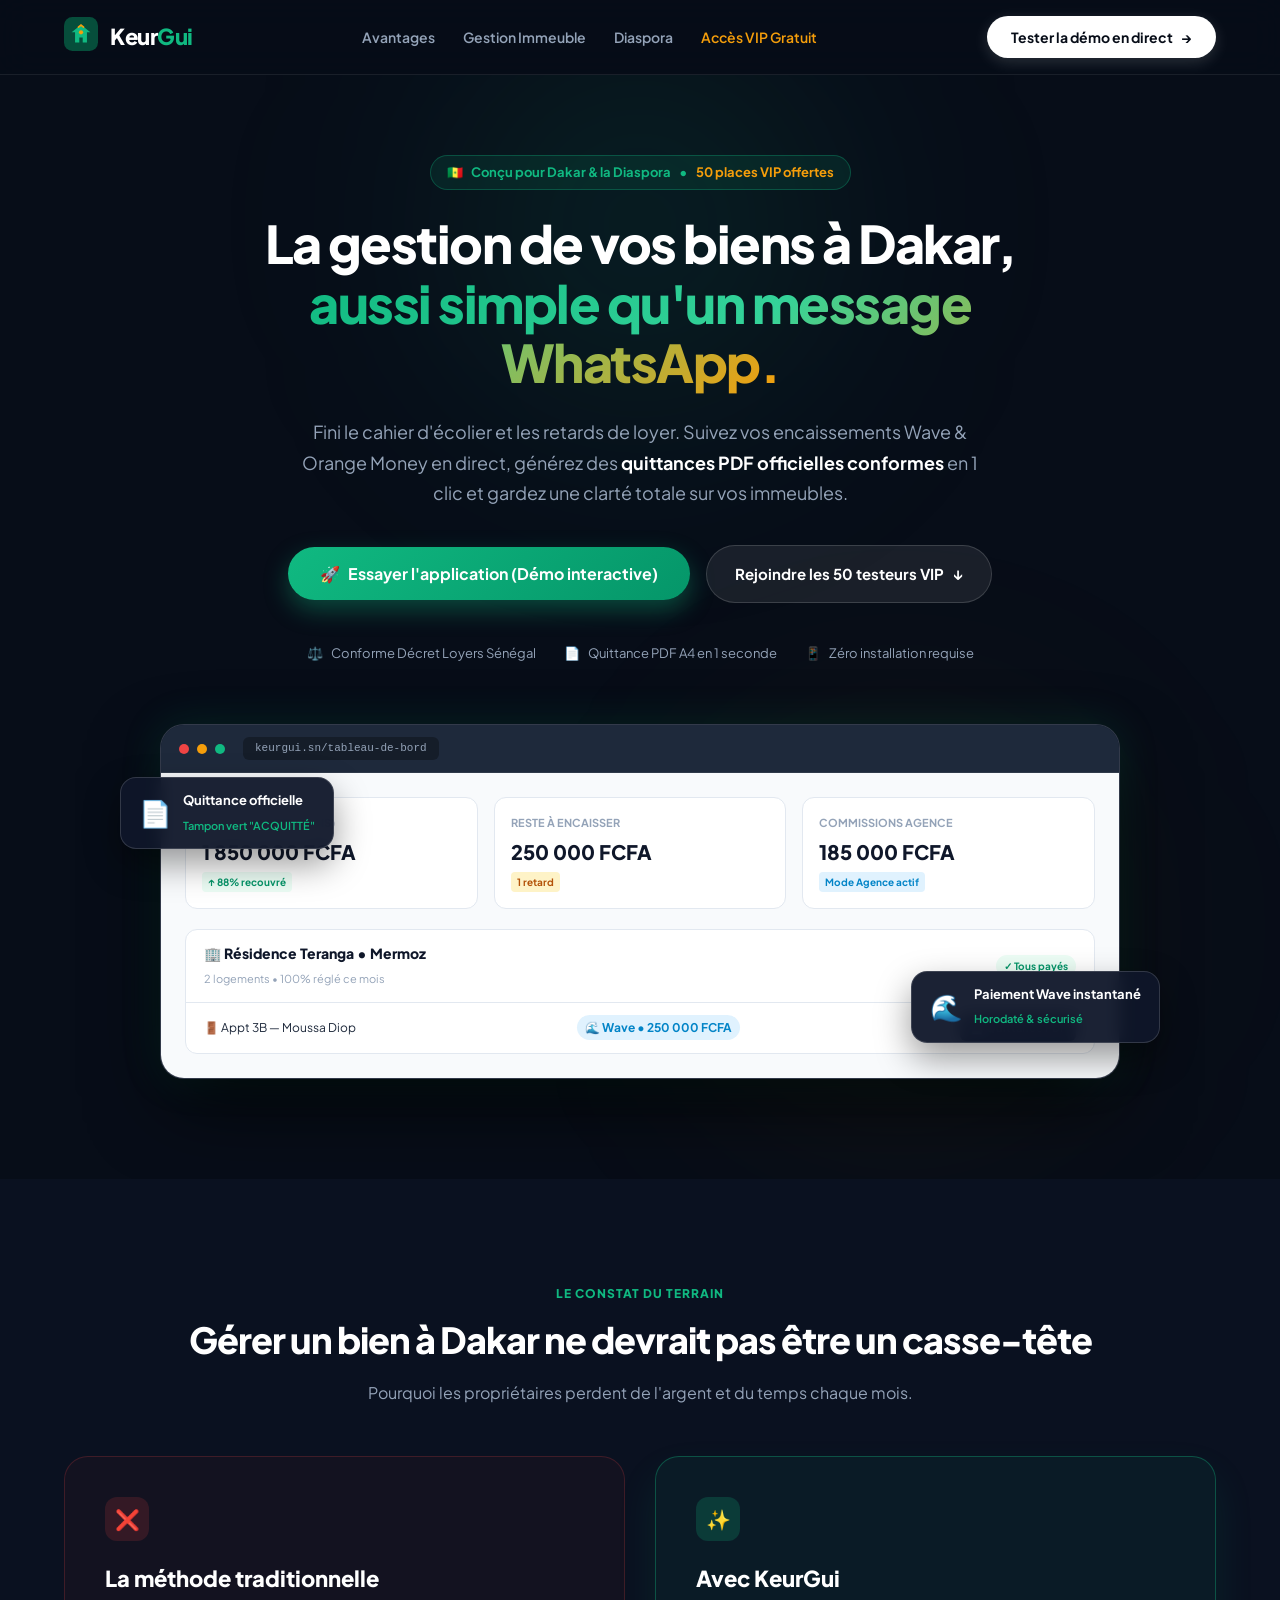
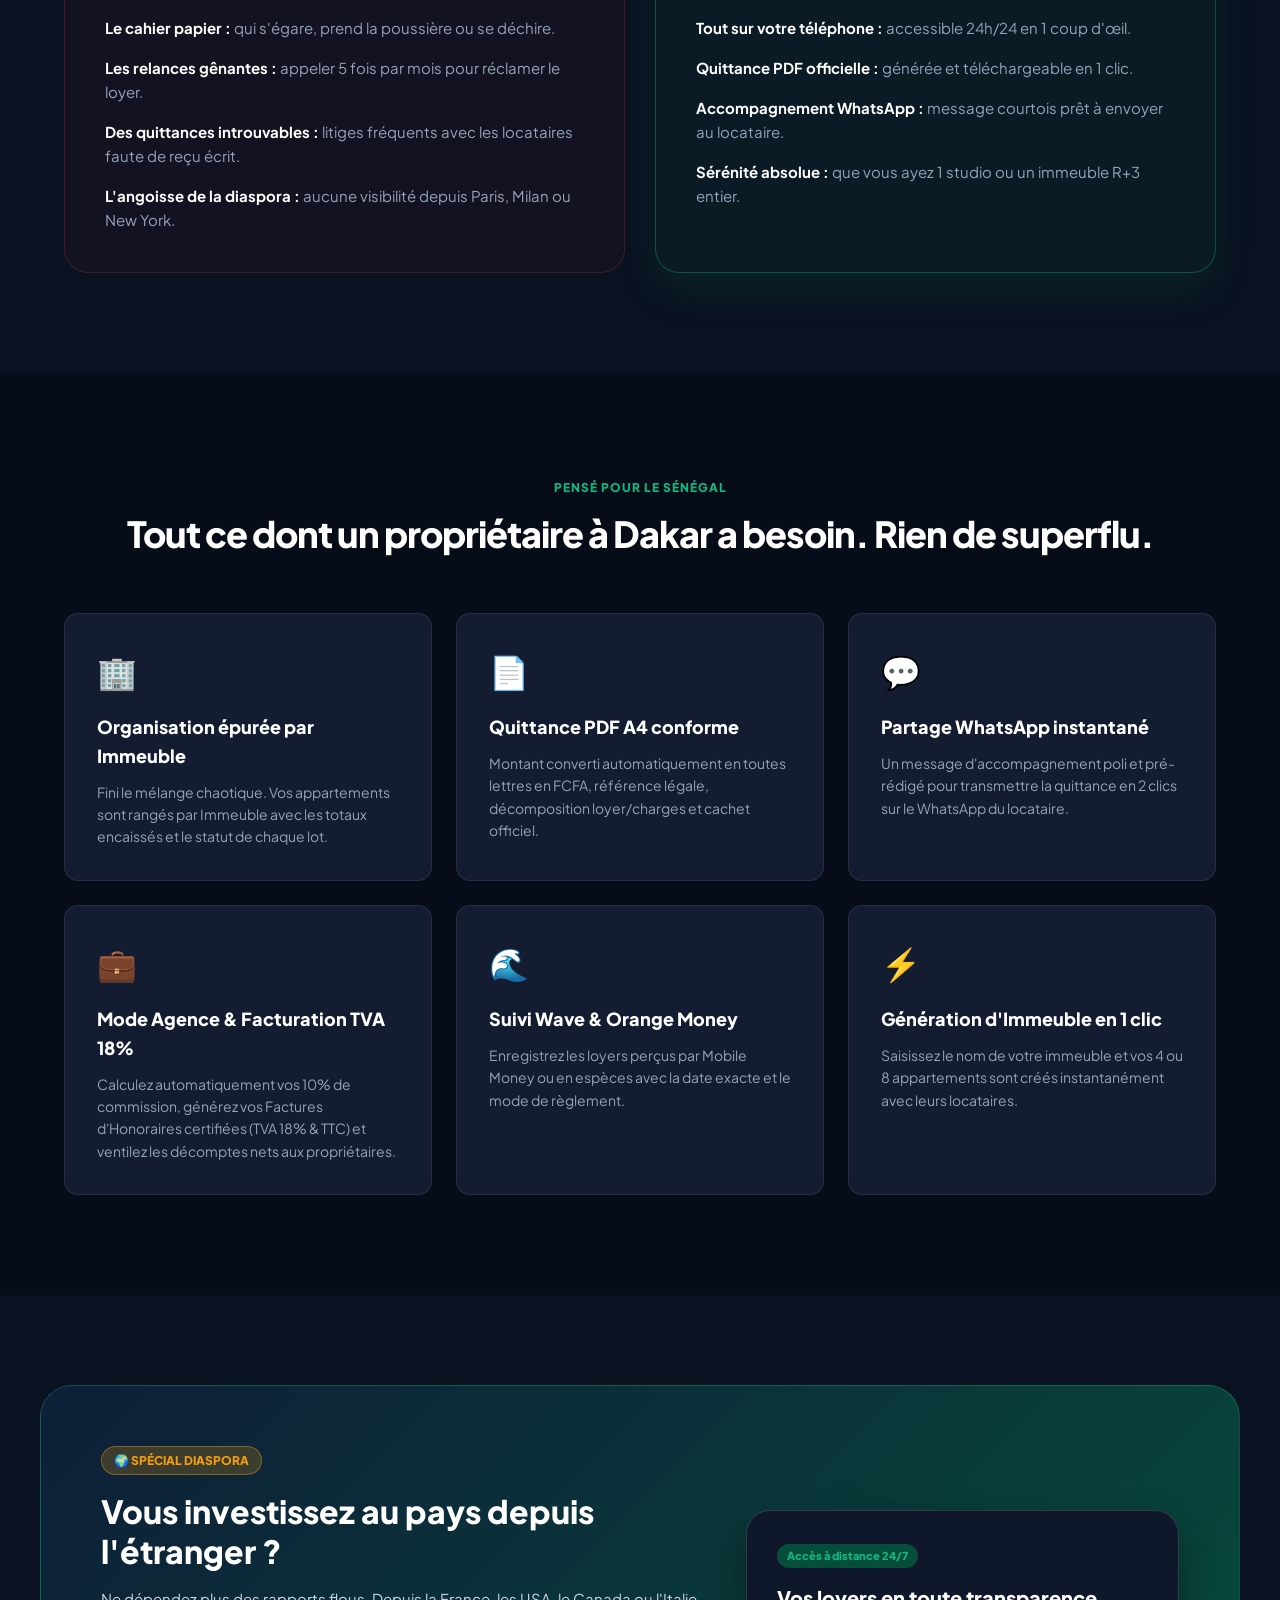
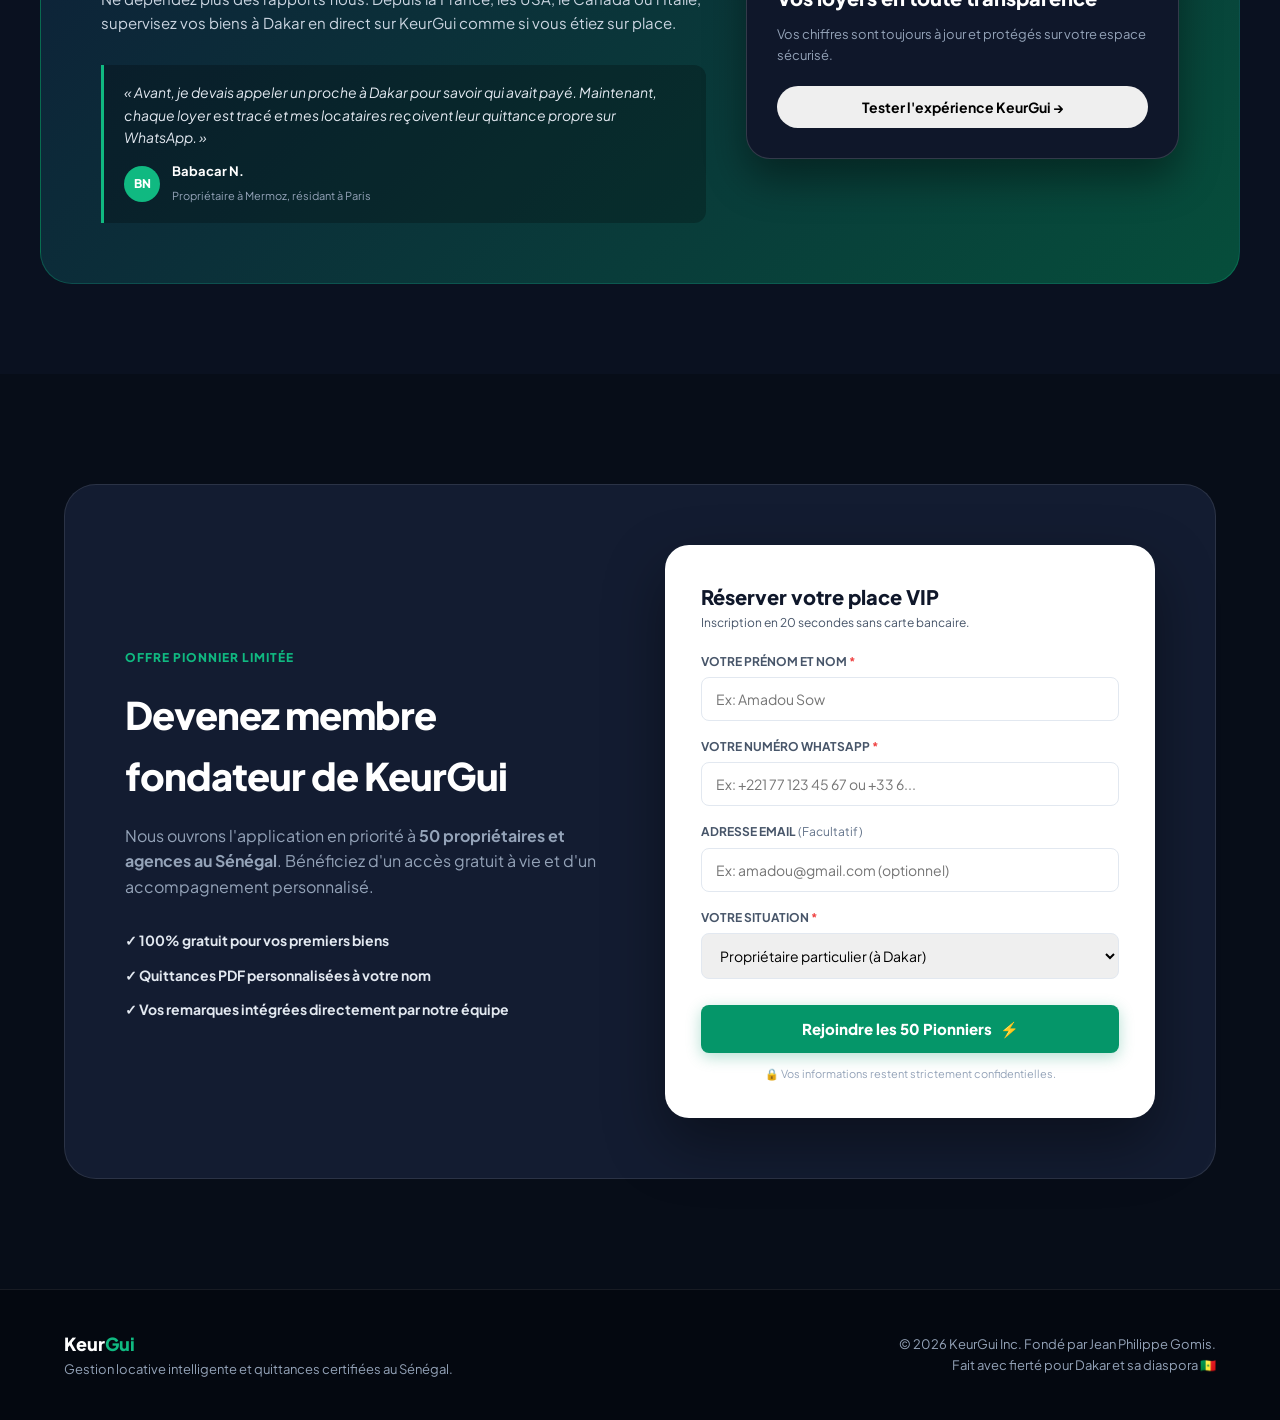
==== index.html @ c7b501b0 "feat: add Agency VAT 18% Commission Invoicing, Commercial Lease VAT support, and owner disbursement " ====
<!DOCTYPE html>
<html lang="fr">
<head>
  <meta charset="UTF-8">
  <meta name="viewport" content="width=device-width, initial-scale=1.0">
  <title>KeurGui — La Gestion Locative Moderne au Sénégal</title>
  <link rel="preconnect" href="https://fonts.googleapis.com">
  <link rel="preconnect" href="https://fonts.gstatic.com" crossorigin>
  <link href="https://fonts.googleapis.com/css2?family=Plus+Jakarta+Sans:wght@400;500;600;700;800;900&display=swap" rel="stylesheet">
  <link rel="stylesheet" href="landing.css">
</head>
<body>

  <!-- Navigation -->
  <nav class="landing-nav">
    <div class="nav-container">
      <div class="brand">
        <div class="brand-logo-icon">
          <svg width="34" height="34" viewBox="0 0 40 40" fill="none">
            <rect width="40" height="40" rx="10" fill="#064E3B"/>
            <path d="M20 9L9 18H13V30H18V24H22V30H27V18H31L20 9Z" fill="#10B981"/>
            <circle cx="20" cy="18" r="2.5" fill="#F59E0B"/>
            <path d="M17 12L20 9.5L23 12" stroke="#F59E0B" stroke-width="2" stroke-linecap="round"/>
          </svg>
        </div>
        <span class="brand-name">Keur<span>Gui</span></span>
      </div>

      <div class="nav-links">
        <a href="#avantages">Avantages</a>
        <a href="#immeubles">Gestion Immeuble</a>
        <a href="#diaspora">Diaspora</a>
        <a href="#vip" class="nav-vip-link">Accès VIP Gratuit</a>
      </div>

      <div class="nav-actions">
        <button onclick="handleDemoAccessRequest()" class="btn btn-nav-cta">
          <span>Tester la démo en direct</span>
          <span class="btn-arrow">→</span>
        </button>
      </div>
    </div>
  </nav>

  <!-- HERO SECTION -->
  <header class="hero-section">
    <div class="hero-glow hero-glow-1"></div>
    <div class="hero-glow hero-glow-2"></div>
    
    <div class="container hero-content">
      <div class="badge-pill">
        <span class="badge-flag">🇸🇳</span>
        <span>Conçu pour Dakar & la Diaspora</span>
        <span class="badge-dot">•</span>
        <span class="badge-vip">50 places VIP offertes</span>
      </div>

      <h1 class="hero-title">
        La gestion de vos biens à Dakar,<br>
        <span class="text-gradient">aussi simple qu'un message WhatsApp.</span>
      </h1>

      <p class="hero-sub">
        Fini le cahier d'écolier et les retards de loyer. Suivez vos encaissements Wave & Orange Money en direct, générez des <strong>quittances PDF officielles conformes</strong> en 1 clic et gardez une clarté totale sur vos immeubles.
      </p>

      <div class="hero-cta-group">
        <button onclick="handleDemoAccessRequest()" class="btn btn-hero-primary">
          <span class="btn-icon">🚀</span>
          <span>Essayer l'application (Démo interactive)</span>
        </button>
        <a href="#vip" class="btn btn-hero-secondary">
          <span>Rejoindre les 50 testeurs VIP</span>
          <span class="btn-arrow">↓</span>
        </a>
      </div>

      <div class="hero-trust-bar">
        <div class="trust-item">
          <span class="trust-icon">⚖️</span>
          <span>Conforme Décret Loyers Sénégal</span>
        </div>
        <div class="trust-item">
          <span class="trust-icon">📄</span>
          <span>Quittance PDF A4 en 1 seconde</span>
        </div>
        <div class="trust-item">
          <span class="trust-icon">📱</span>
          <span>Zéro installation requise</span>
        </div>
      </div>

      <!-- VISUEL HERO : MOCKUP FLOTTANT -->
      <div class="hero-mockup-wrapper">
        <div class="mockup-frame">
          <div class="mockup-header-dots">
            <span class="dot dot-red"></span>
            <span class="dot dot-yellow"></span>
            <span class="dot dot-green"></span>
            <span class="mockup-url">keurgui.sn/tableau-de-bord</span>
          </div>

          <div class="mockup-screen-preview">
            <div class="preview-metric-row">
              <div class="p-card green">
                <small>Total Encaissé (Mois)</small>
                <strong>1 850 000 FCFA</strong>
                <span class="p-tag">↑ 88% recouvré</span>
              </div>
              <div class="p-card orange">
                <small>Reste à Encaisser</small>
                <strong>250 000 FCFA</strong>
                <span class="p-tag-warn">1 retard</span>
              </div>
              <div class="p-card blue">
                <small>Commissions Agence</small>
                <strong>185 000 FCFA</strong>
                <span class="p-tag-info">Mode Agence actif</span>
              </div>
            </div>

            <!-- Exemple de bloc Immeuble épuré -->
            <div class="preview-building-box">
              <div class="p-bld-header">
                <div>
                  <h4>🏢 Résidence Teranga • Mermoz</h4>
                  <small>2 logements • 100% réglé ce mois</small>
                </div>
                <span class="badge-success-pill">✓ Tous payés</span>
              </div>
              <div class="p-unit-row">
                <span>🚪 Appt 3B — Moussa Diop</span>
                <span class="p-badge-wave">🌊 Wave • 250 000 FCFA</span>
                <span class="p-btn-receipt">📄 Quittance PDF</span>
              </div>
            </div>
          </div>
        </div>

        <!-- Badges flottants -->
        <div class="floating-badge badge-receipt">
          <span class="fl-icon">📄</span>
          <div>
            <strong>Quittance officielle</strong>
            <small>Tampon vert "ACQUITTÉ"</small>
          </div>
        </div>

        <div class="floating-badge badge-wave">
          <span class="fl-icon">🌊</span>
          <div>
            <strong>Paiement Wave instantané</strong>
            <small>Horodaté & sécurisé</small>
          </div>
        </div>
      </div>

    </div>
  </header>

  <!-- SECTION COMPARAISON (AVANT vs APRÈS) -->
  <section class="section-comparison" id="avantages">
    <div class="container">
      <div class="section-header text-center">
        <span class="section-tag">LE CONSTAT DU TERRAIN</span>
        <h2>Gérer un bien à Dakar ne devrait pas être un casse-tête</h2>
        <p>Pourquoi les propriétaires perdent de l'argent et du temps chaque mois.</p>
      </div>

      <div class="comparison-grid">
        <div class="comparison-card card-before">
          <div class="card-icon-bad">❌</div>
          <h3>La méthode traditionnelle</h3>
          <ul class="comp-list">
            <li><strong>Le cahier papier :</strong> qui s'égare, prend la poussière ou se déchire.</li>
            <li><strong>Les relances gênantes :</strong> appeler 5 fois par mois pour réclamer le loyer.</li>
            <li><strong>Des quittances introuvables :</strong> litiges fréquents avec les locataires faute de reçu écrit.</li>
            <li><strong>L'angoisse de la diaspora :</strong> aucune visibilité depuis Paris, Milan ou New York.</li>
          </ul>
        </div>

        <div class="comparison-card card-after">
          <div class="card-icon-good">✨</div>
          <h3>Avec KeurGui</h3>
          <ul class="comp-list">
            <li><strong>Tout sur votre téléphone :</strong> accessible 24h/24 en 1 coup d'œil.</li>
            <li><strong>Quittance PDF officielle :</strong> générée et téléchargeable en 1 clic.</li>
            <li><strong>Accompagnement WhatsApp :</strong> message courtois prêt à envoyer au locataire.</li>
            <li><strong>Sérénité absolue :</strong> que vous ayez 1 studio ou un immeuble R+3 entier.</li>
          </ul>
        </div>
      </div>
    </div>
  </section>

  <!-- SECTION FONCTIONNALITÉS CLÉS -->
  <section class="section-features" id="immeubles">
    <div class="container">
      <div class="section-header text-center">
        <span class="section-tag">PENSÉ POUR LE SÉNÉGAL</span>
        <h2>Tout ce dont un propriétaire à Dakar a besoin. Rien de superflu.</h2>
      </div>

      <div class="features-grid">
        <div class="feature-card">
          <div class="feat-icon">🏢</div>
          <h3>Organisation épurée par Immeuble</h3>
          <p>Fini le mélange chaotique. Vos appartements sont rangés par Immeuble avec les totaux encaissés et le statut de chaque lot.</p>
        </div>

        <div class="feature-card">
          <div class="feat-icon">📄</div>
          <h3>Quittance PDF A4 conforme</h3>
          <p>Montant converti automatiquement en toutes lettres en FCFA, référence légale, décomposition loyer/charges et cachet officiel.</p>
        </div>

        <div class="feature-card">
          <div class="feat-icon">💬</div>
          <h3>Partage WhatsApp instantané</h3>
          <p>Un message d'accompagnement poli et pré-rédigé pour transmettre la quittance en 2 clics sur le WhatsApp du locataire.</p>
        </div>

        <div class="feature-card">
          <div class="feat-icon">💼</div>
          <h3>Mode Agence & Facturation TVA 18%</h3>
          <p>Calculez automatiquement vos 10% de commission, générez vos Factures d'Honoraires certifiées (TVA 18% & TTC) et ventilez les décomptes nets aux propriétaires.</p>
        </div>

        <div class="feature-card">
          <div class="feat-icon">🌊</div>
          <h3>Suivi Wave & Orange Money</h3>
          <p>Enregistrez les loyers perçus par Mobile Money ou en espèces avec la date exacte et le mode de règlement.</p>
        </div>

        <div class="feature-card">
          <div class="feat-icon">⚡</div>
          <h3>Génération d'Immeuble en 1 clic</h3>
          <p>Saisissez le nom de votre immeuble et vos 4 ou 8 appartements sont créés instantanément avec leurs locataires.</p>
        </div>
      </div>
    </div>
  </section>

  <!-- SECTION DIASPORA SÉNÉGALAISE -->
  <section class="section-diaspora" id="diaspora">
    <div class="container diaspora-box">
      <div class="diaspora-text">
        <span class="badge-diaspora">🌍 SPÉCIAL DIASPORA</span>
        <h2>Vous investissez au pays depuis l'étranger ?</h2>
        <p>Ne dépendez plus des rapports flous. Depuis la France, les USA, le Canada ou l'Italie, supervisez vos biens à Dakar en direct sur KeurGui comme si vous étiez sur place.</p>
        
        <div class="diaspora-quote">
          <p>« Avant, je devais appeler un proche à Dakar pour savoir qui avait payé. Maintenant, chaque loyer est tracé et mes locataires reçoivent leur quittance propre sur WhatsApp. »</p>
          <div class="quote-author">
            <div class="author-avatar">BN</div>
            <div>
              <strong>Babacar N.</strong>
              <small>Propriétaire à Mermoz, résidant à Paris</small>
            </div>
          </div>
        </div>
      </div>

      <div class="diaspora-card-highlight">
        <div class="diaspora-badge-live">Accès à distance 24/7</div>
        <h3>Vos loyers en toute transparence</h3>
        <p style="color:#94a3b8; font-size: 13px; margin: 10px 0 20px 0;">Vos chiffres sont toujours à jour et protégés sur votre espace sécurisé.</p>
        <button onclick="handleDemoAccessRequest()" class="btn btn-primary" style="width:100%; text-align:center;">
          Tester l'expérience KeurGui →
        </button>
      </div>
    </div>
  </section>

  <!-- FORMULAIRE ACCÈS VIP (50 PREMIERS UTILISATEURS) -->
  <section class="section-vip" id="vip">
    <div class="container">
      <div class="vip-wrapper">
        <div class="vip-intro">
          <span class="section-tag" style="color: #10b981;">OFFRE PIONNIER LIMITÉE</span>
          <h2>Devenez membre fondateur de KeurGui</h2>
          <p>Nous ouvrons l'application en priorité à <strong>50 propriétaires et agences au Sénégal</strong>. Bénéficiez d'un accès gratuit à vie et d'un accompagnement personnalisé.</p>
          
          <div class="vip-perks">
            <div class="perk-item">✓ 100% gratuit pour vos premiers biens</div>
            <div class="perk-item">✓ Quittances PDF personnalisées à votre nom</div>
            <div class="perk-item">✓ Vos remarques intégrées directement par notre équipe</div>
          </div>
        </div>

        <div class="vip-form-box">
          <form id="vipEarlyAccessForm" onsubmit="handleVipSignup(event)">
            <h3>Réserver votre place VIP</h3>
            <p class="form-sub">Inscription en 20 secondes sans carte bancaire.</p>

            <div class="form-field">
              <label>Votre Prénom et Nom <span style="color:#ef4444;">*</span></label>
              <input type="text" id="vipName" placeholder="Ex: Amadou Sow" required>
            </div>

            <div class="form-field">
              <label>Votre Numéro WhatsApp <span style="color:#ef4444;">*</span></label>
              <input type="tel" id="vipPhone" placeholder="Ex: +221 77 123 45 67 ou +33 6..." required>
            </div>

            <div class="form-field">
              <label>Adresse Email <span style="color:#64748b; font-weight:normal; text-transform:none;">(Facultatif)</span></label>
              <input type="email" id="vipEmail" placeholder="Ex: amadou@gmail.com (optionnel)">
            </div>

            <div class="form-field">
              <label>Votre situation <span style="color:#ef4444;">*</span></label>
              <select id="vipRole" required>
                <option value="Propriétaire particulier (à Dakar)">Propriétaire particulier (à Dakar)</option>
                <option value="Propriétaire de la Diaspora (à l'étranger)">Propriétaire de la Diaspora (à l'étranger)</option>
                <option value="Propriétaire d'un immeuble entier">Propriétaire d'un immeuble entier</option>
                <option value="Agence immobilière ou Démarcheur">Agence immobilière ou Démarcheur</option>
              </select>
            </div>

            <button type="submit" id="vipSubmitBtn" class="btn btn-vip-submit">
              <span>Rejoindre les 50 Pionniers</span>
              <span>⚡</span>
            </button>

            <small class="form-privacy">🔒 Vos informations restent strictement confidentielles.</small>
          </form>

          <div id="vipSuccessBox" class="vip-success-box" style="display: none;">
            <div class="success-icon">🎉</div>
            <h3>Bienvenue dans le Club Pionnier !</h3>
            <p>Félicitations <span id="vipSuccessName" style="font-weight:bold; color:#059669;"></span>, votre place VIP a été réservée avec succès !</p>
            <p style="margin-top: 8px; font-size: 13px; color: #64748b;">Jean Philippe et l'équipe KeurGui vous contacteront sous 24h sur WhatsApp pour configurer vos premiers biens.</p>
            <a href="app.html" class="btn btn-primary" style="margin-top: 20px; display:inline-block; padding: 12px 24px;">
              Accéder à la démo maintenant →
            </a>
          </div>
        </div>
      </div>
    </div>
  </section>

  <!-- ============================================== -->
  <!-- MODAL ACCÈS DÉMO RAPIDE ($100M LEADS - CAPTURE 100%) -->
  <!-- ============================================== -->
  <div class="modal-overlay" id="quickAccessModal" style="display: none;" onclick="closeModalOnBackdrop(event)">
    <div class="modal-quick-box">
      <button class="modal-close-btn" onclick="closeQuickAccessModal()" title="Fermer">✕</button>
      <span class="qa-badge">🇸🇳 Accès Démo Immédiat</span>
      <h3>Débloquez votre accès démo à KeurGui ⚡</h3>
      <p class="qa-sub">Rejoignez les 50 propriétaires privilégiés. Entrez votre prénom et votre numéro WhatsApp pour accéder à l'application interactive en direct.</p>

      <form id="modalQuickForm" onsubmit="handleModalSignup(event)">
        <div class="form-field">
          <label>Votre Prénom et Nom <span style="color:#ef4444;">*</span></label>
          <input type="text" id="modalVipName" placeholder="Ex: Amadou Sow" required>
        </div>

        <div class="form-field">
          <label>Votre Numéro WhatsApp <span style="color:#ef4444;">*</span></label>
          <input type="tel" id="modalVipPhone" placeholder="Ex: +221 77 123 45 67 ou +33 6..." required>
        </div>

        <div class="form-field">
          <label>Votre situation <span style="color:#ef4444;">*</span></label>
          <select id="modalVipRole" required>
            <option value="Propriétaire particulier (à Dakar)">Propriétaire particulier (à Dakar)</option>
            <option value="Propriétaire de la Diaspora (à l'étranger)">Propriétaire de la Diaspora (à l'étranger)</option>
            <option value="Propriétaire d'un immeuble entier">Propriétaire d'un immeuble entier</option>
            <option value="Agence immobilière ou Démarcheur">Agence immobilière ou Démarcheur</option>
          </select>
        </div>

        <div class="form-field">
          <label>Adresse Email <span style="color:#64748b; font-weight:normal; text-transform:none;">(Facultatif)</span></label>
          <input type="email" id="modalVipEmail" placeholder="Ex: amadou@gmail.com (optionnel)">
        </div>

        <button type="submit" id="modalSubmitBtn" class="btn btn-vip-submit" style="width: 100%; margin-top: 10px;">
          <span>Accéder à la démo maintenant 🚀</span>
        </button>

        <small class="form-privacy" style="display:block; text-align:center; margin-top:12px; color:#94a3b8; font-size:11px;">
          🔒 100% gratuit • Zéro engagement • Vos coordonnées restent confidentielles
        </small>
      </form>
    </div>
  </div>

  <!-- FOOTER -->
  <footer class="landing-footer">
    <div class="container footer-content">
      <div class="footer-brand">
        <span class="footer-logo">Keur<span>Gui</span></span>
        <p>Gestion locative intelligente et quittances certifiées au Sénégal.</p>
      </div>
      <div class="footer-meta">
        <p>© 2026 KeurGui Inc. Fondé par Jean Philippe Gomis.</p>
        <p>Fait avec fierté pour Dakar et sa diaspora 🇸🇳</p>
      </div>
    </div>
  </footer>

  <script>
    // ⚙️ URL DU SCRIPT GOOGLE SHEETS OFFICIEL DE JEAN PHILIPPE
    const GOOGLE_SHEETS_WEBHOOK_URL = "https://script.google.com/macros/s/AKfycbyq-4fs2XGdsdMSPWRjvwyuut-V8PgZ-_38_titTXmfz6G4jxCDZy6yuCwpWnmYm_IN/exec";

    // Gestion de l'accès à la démo : Si le prospect s'est déjà inscrit, accès direct. Sinon, ouverture du formulaire rapide.
    function handleDemoAccessRequest() {
      const alreadyRegistered = localStorage.getItem('keurgui_lead_registered');
      if (alreadyRegistered === 'true') {
        const savedName = localStorage.getItem('keurgui_lead_name') || '';
        window.location.href = 'app.html?welcome=1&name=' + encodeURIComponent(savedName);
      } else {
        openQuickAccessModal();
      }
    }

    function openQuickAccessModal() {
      const modal = document.getElementById('quickAccessModal');
      if (modal) {
        modal.style.display = 'flex';
        setTimeout(() => {
          const nameInput = document.getElementById('modalVipName');
          if (nameInput) nameInput.focus();
        }, 100);
      }
    }

    function closeQuickAccessModal() {
      const modal = document.getElementById('quickAccessModal');
      if (modal) modal.style.display = 'none';
    }

    function closeModalOnBackdrop(e) {
      if (e.target.id === 'quickAccessModal') {
        closeQuickAccessModal();
      }
    }

    // Soumission du formulaire rapide Modal
    async function handleModalSignup(e) {
      e.preventDefault();
      const submitBtn = document.getElementById('modalSubmitBtn');
      submitBtn.disabled = true;
      submitBtn.innerHTML = '<span>Accès en cours...</span> ⏳';

      const name = document.getElementById('modalVipName').value.trim();
      const phone = document.getElementById('modalVipPhone').value.trim();
      const email = document.getElementById('modalVipEmail').value.trim();
      const role = document.getElementById('modalVipRole').value;
      const dateStr = new Date().toLocaleString('fr-FR', { timeZone: 'Africa/Dakar' });

      const leadData = {
        date: dateStr,
        name: name,
        phone: phone,
        email: email ? email : 'Non renseigné',
        role: role
      };

      // 1. Sauvegarde locale
      localStorage.setItem('keurgui_lead_registered', 'true');
      localStorage.setItem('keurgui_lead_name', name);
      try {
        const vipLeads = JSON.parse(localStorage.getItem('keurgui_vip_leads') || '[]');
        vipLeads.push(leadData);
        localStorage.setItem('keurgui_vip_leads', JSON.stringify(vipLeads));
      } catch (err) {}

      // 2. Envoi silencieux à Google Sheets
      if (GOOGLE_SHEETS_WEBHOOK_URL) {
        try {
          fetch(GOOGLE_SHEETS_WEBHOOK_URL, {
            method: 'POST',
            mode: 'no-cors',
            headers: { 'Content-Type': 'application/json' },
            body: JSON.stringify(leadData)
          });
        } catch (err) {
          console.warn('Envoi Google Sheets différé', err);
        }
      }

      // 3. Redirection instantanée vers l'application démo avec accueil personnalisé !
      setTimeout(() => {
        window.location.href = 'app.html?welcome=1&name=' + encodeURIComponent(name);
      }, 400);
    }

    // Soumission du formulaire bas de page (Pionniers)
    async function handleVipSignup(e) {
      e.preventDefault();
      
      const submitBtn = document.getElementById('vipSubmitBtn');
      submitBtn.disabled = true;
      submitBtn.innerHTML = '<span>Enregistrement sécurisé...</span> ⏳';
      
      const name = document.getElementById('vipName').value.trim();
      const phone = document.getElementById('vipPhone').value.trim();
      const email = document.getElementById('vipEmail').value.trim();
      const role = document.getElementById('vipRole').value;
      const dateStr = new Date().toLocaleString('fr-FR', { timeZone: 'Africa/Dakar' });

      const leadData = {
        date: dateStr,
        name: name,
        phone: phone,
        email: email ? email : 'Non renseigné',
        role: role
      };

      // 1. Sauvegarde locale
      localStorage.setItem('keurgui_lead_registered', 'true');
      localStorage.setItem('keurgui_lead_name', name);
      try {
        const vipLeads = JSON.parse(localStorage.getItem('keurgui_vip_leads') || '[]');
        vipLeads.push(leadData);
        localStorage.setItem('keurgui_vip_leads', JSON.stringify(vipLeads));
      } catch (err) {}

      // 2. Envoi vers Google Sheets
      if (GOOGLE_SHEETS_WEBHOOK_URL) {
        try {
          await fetch(GOOGLE_SHEETS_WEBHOOK_URL, {
            method: 'POST',
            mode: 'no-cors',
            headers: { 'Content-Type': 'application/json' },
            body: JSON.stringify(leadData)
          });
        } catch (error) {}
      }

      // 3. Affichage immédiat du succès avec bouton vers l'app
      document.getElementById('vipEarlyAccessForm').style.display = 'none';
      document.getElementById('vipSuccessName').textContent = name;
      document.getElementById('vipSuccessBox').style.display = 'block';
    }
  </script>

</body>
</html>
---- landing.css ----
/* ===================================================
   KEURGUI — STYLES DE LA LANDING PAGE VIP
   Design : Modern Luxury Proptech (Émeraude, Sombre profond & Or)
   =================================================== */

:root {
  --primary: #10b981;
  --primary-hover: #059669;
  --primary-dark: #064e3b;
  --dark-bg: #070d18;
  --dark-surface: #0f172a;
  --dark-card: #131c31;
  --gray-100: #f1f5f9;
  --gray-200: #e2e8f0;
  --gray-400: #94a3b8;
  --gray-600: #475569;
  --gray-800: #1e293b;
  --gold: #f59e0b;
  --wave-blue: #0284c7;
  --radius-md: 14px;
  --radius-lg: 24px;
  --radius-xl: 32px;
}

* {
  box-sizing: border-box;
  margin: 0;
  padding: 0;
}

body {
  font-family: 'Plus Jakarta Sans', -apple-system, BlinkMacSystemFont, sans-serif;
  background-color: var(--dark-bg);
  color: #ffffff;
  line-height: 1.6;
  -webkit-font-smoothing: antialiased;
  overflow-x: hidden;
}

a {
  text-decoration: none;
  color: inherit;
}

.container {
  max-width: 1200px;
  margin: 0 auto;
  padding: 0 24px;
}

.text-center {
  text-align: center;
}

/* ===================================================
   NAVBAR
   =================================================== */
.landing-nav {
  position: sticky;
  top: 0;
  z-index: 1000;
  background: rgba(7, 13, 24, 0.85);
  backdrop-filter: blur(16px);
  border-bottom: 1px solid rgba(255, 255, 255, 0.08);
  padding: 16px 0;
}

.nav-container {
  max-width: 1200px;
  margin: 0 auto;
  padding: 0 24px;
  display: flex;
  align-items: center;
  justify-content: space-between;
}

.brand {
  display: flex;
  align-items: center;
  gap: 12px;
}

.brand-name {
  font-size: 22px;
  font-weight: 900;
  letter-spacing: -0.5px;
}

.brand-name span {
  color: var(--primary);
}

.nav-links {
  display: flex;
  align-items: center;
  gap: 28px;
}

.nav-links a {
  font-size: 14px;
  font-weight: 600;
  color: var(--gray-400);
  transition: color 0.2s;
}

.nav-links a:hover {
  color: #ffffff;
}

.nav-vip-link {
  color: var(--gold) !important;
}

.btn {
  display: inline-flex;
  align-items: center;
  justify-content: center;
  gap: 8px;
  font-size: 14px;
  font-weight: 700;
  padding: 12px 24px;
  border-radius: 999px;
  border: none;
  cursor: pointer;
  transition: all 0.25s cubic-bezier(0.16, 1, 0.3, 1);
  font-family: inherit;
}

.btn-nav-cta {
  background: #ffffff;
  color: var(--dark-bg);
  box-shadow: 0 4px 15px rgba(255, 255, 255, 0.15);
}

.btn-nav-cta:hover {
  background: var(--gray-100);
  transform: translateY(-2px);
}

/* ===================================================
   HERO SECTION
   =================================================== */
.hero-section {
  position: relative;
  padding: 80px 0 100px 0;
  text-align: center;
  overflow: hidden;
}

.hero-glow {
  position: absolute;
  width: 500px;
  height: 500px;
  border-radius: 50%;
  filter: blur(120px);
  pointer-events: none;
  z-index: 0;
}

.hero-glow-1 {
  background: radial-gradient(circle, rgba(16, 185, 129, 0.2) 0%, transparent 70%);
  top: -100px;
  left: 50%;
  transform: translateX(-50%);
}

.hero-glow-2 {
  background: radial-gradient(circle, rgba(245, 158, 11, 0.12) 0%, transparent 70%);
  bottom: 0;
  right: 10%;
}

.hero-content {
  position: relative;
  z-index: 1;
}

.badge-pill {
  display: inline-flex;
  align-items: center;
  gap: 8px;
  background: rgba(16, 185, 129, 0.1);
  border: 1px solid rgba(16, 185, 129, 0.3);
  padding: 6px 16px;
  border-radius: 999px;
  font-size: 13px;
  font-weight: 700;
  color: var(--primary);
  margin-bottom: 24px;
}

.badge-vip {
  color: var(--gold);
}

.hero-title {
  font-size: 52px;
  font-weight: 900;
  line-height: 1.15;
  letter-spacing: -1.5px;
  max-width: 900px;
  margin: 0 auto 24px auto;
}

.text-gradient {
  background: linear-gradient(135deg, #10b981 0%, #34d399 50%, #f59e0b 100%);
  -webkit-background-clip: text;
  -webkit-text-fill-color: transparent;
}

.hero-sub {
  font-size: 18px;
  color: var(--gray-400);
  max-width: 680px;
  margin: 0 auto 36px auto;
  line-height: 1.7;
}

.hero-sub strong {
  color: #ffffff;
}

.hero-cta-group {
  display: flex;
  align-items: center;
  justify-content: center;
  gap: 16px;
  flex-wrap: wrap;
  margin-bottom: 40px;
}

.btn-hero-primary {
  background: linear-gradient(135deg, #10b981 0%, #059669 100%);
  color: #ffffff;
  font-size: 16px;
  padding: 16px 32px;
  box-shadow: 0 10px 25px rgba(16, 185, 129, 0.35);
}

.btn-hero-primary:hover {
  transform: translateY(-2px);
  box-shadow: 0 14px 30px rgba(16, 185, 129, 0.5);
}

.btn-hero-secondary {
  background: rgba(255, 255, 255, 0.08);
  border: 1px solid rgba(255, 255, 255, 0.15);
  color: #ffffff;
  font-size: 15px;
  padding: 16px 28px;
}

.btn-hero-secondary:hover {
  background: rgba(255, 255, 255, 0.14);
}

.hero-trust-bar {
  display: flex;
  align-items: center;
  justify-content: center;
  gap: 28px;
  flex-wrap: wrap;
  font-size: 13px;
  color: var(--gray-400);
  margin-bottom: 60px;
}

.trust-item {
  display: flex;
  align-items: center;
  gap: 8px;
}

/* ===================================================
   MOCKUP DU TABLEAU DE BORD DANS LE HERO
   =================================================== */
.hero-mockup-wrapper {
  position: relative;
  max-width: 960px;
  margin: 0 auto;
  perspective: 1000px;
}

.mockup-frame {
  background: #0f172a;
  border: 1px solid rgba(255, 255, 255, 0.15);
  border-radius: var(--radius-lg);
  box-shadow: 0 30px 80px -10px rgba(0, 0, 0, 0.8), 0 0 40px rgba(16, 185, 129, 0.15);
  overflow: hidden;
  text-align: left;
}

.mockup-header-dots {
  background: #1e293b;
  padding: 12px 18px;
  display: flex;
  align-items: center;
  gap: 8px;
  border-bottom: 1px solid rgba(255, 255, 255, 0.08);
}

.dot {
  width: 10px;
  height: 10px;
  border-radius: 50%;
}
.dot-red { background: #ef4444; }
.dot-yellow { background: #f59e0b; }
.dot-green { background: #10b981; }

.mockup-url {
  font-size: 11px;
  color: var(--gray-400);
  margin-left: 10px;
  background: rgba(0, 0, 0, 0.3);
  padding: 3px 12px;
  border-radius: 6px;
  font-family: monospace;
}

.mockup-screen-preview {
  padding: 24px;
  background: #f8fafc;
  color: var(--gray-800);
}

.preview-metric-row {
  display: grid;
  grid-template-columns: repeat(3, 1fr);
  gap: 16px;
  margin-bottom: 20px;
}

.p-card {
  background: #ffffff;
  padding: 16px;
  border-radius: 12px;
  border: 1px solid var(--gray-200);
  display: flex;
  flex-direction: column;
}

.p-card small {
  font-size: 11px;
  color: var(--gray-400);
  font-weight: 700;
  text-transform: uppercase;
}

.p-card strong {
  font-size: 20px;
  font-weight: 800;
  color: var(--dark-surface);
  margin: 4px 0;
}

.p-tag {
  font-size: 10px;
  font-weight: 700;
  color: #059669;
  background: #ecfdf5;
  padding: 2px 6px;
  border-radius: 4px;
  align-self: flex-start;
}

.p-tag-warn {
  font-size: 10px;
  font-weight: 700;
  color: #b45309;
  background: #fef3c7;
  padding: 2px 6px;
  border-radius: 4px;
  align-self: flex-start;
}

.p-tag-info {
  font-size: 10px;
  font-weight: 700;
  color: #0284c7;
  background: #e0f2fe;
  padding: 2px 6px;
  border-radius: 4px;
  align-self: flex-start;
}

.preview-building-box {
  background: #ffffff;
  border-radius: 12px;
  border: 1px solid var(--gray-200);
  overflow: hidden;
}

.p-bld-header {
  padding: 12px 18px;
  border-bottom: 1px solid var(--gray-200);
  display: flex;
  align-items: center;
  justify-content: space-between;
}

.p-bld-header h4 {
  font-size: 14px;
  font-weight: 800;
  color: var(--dark-surface);
}

.p-bld-header small {
  font-size: 11px;
  color: var(--gray-400);
}

.badge-success-pill {
  font-size: 10px;
  font-weight: 700;
  background: #ecfdf5;
  color: #059669;
  padding: 3px 8px;
  border-radius: 999px;
}

.p-unit-row {
  padding: 12px 18px;
  display: flex;
  align-items: center;
  justify-content: space-between;
  font-size: 12px;
}

.p-badge-wave {
  background: #e0f2fe;
  color: #0284c7;
  padding: 3px 8px;
  border-radius: 999px;
  font-weight: 700;
}

.p-btn-receipt {
  background: var(--dark-surface);
  color: white;
  padding: 4px 10px;
  border-radius: 6px;
  font-size: 11px;
  font-weight: 700;
}

/* Badges Flottants */
.floating-badge {
  position: absolute;
  background: rgba(15, 23, 42, 0.95);
  backdrop-filter: blur(8px);
  border: 1px solid rgba(255, 255, 255, 0.15);
  border-radius: 16px;
  padding: 12px 18px;
  display: flex;
  align-items: center;
  gap: 12px;
  box-shadow: 0 15px 35px rgba(0, 0, 0, 0.4);
  text-align: left;
  animation: float 4s ease-in-out infinite alternate;
}

.badge-receipt {
  top: 15%;
  left: -40px;
}

.badge-wave {
  bottom: 10%;
  right: -40px;
  animation-delay: 2s;
}

.fl-icon {
  font-size: 26px;
}

.floating-badge strong {
  display: block;
  font-size: 13px;
  color: #ffffff;
}

.floating-badge small {
  font-size: 11px;
  color: var(--primary);
  font-weight: 600;
}

@keyframes float {
  0% { transform: translateY(0); }
  100% { transform: translateY(-10px); }
}

/* ===================================================
   SECTION COMPARAISON (AVANT VS APRÈS)
   =================================================== */
.section-comparison {
  padding: 100px 0;
  background: #0a1120;
}

.section-tag {
  font-size: 12px;
  font-weight: 800;
  color: var(--primary);
  letter-spacing: 1px;
  text-transform: uppercase;
  display: inline-block;
  margin-bottom: 8px;
}

.section-header h2 {
  font-size: 36px;
  font-weight: 800;
  letter-spacing: -1px;
  margin-bottom: 12px;
}

.section-header p {
  color: var(--gray-400);
  font-size: 16px;
  max-width: 600px;
  margin: 0 auto 50px auto;
}

.comparison-grid {
  display: grid;
  grid-template-columns: 1fr 1fr;
  gap: 30px;
}

.comparison-card {
  padding: 40px;
  border-radius: var(--radius-lg);
  position: relative;
}

.card-before {
  background: rgba(239, 68, 68, 0.04);
  border: 1px solid rgba(239, 68, 68, 0.2);
}

.card-after {
  background: rgba(16, 185, 129, 0.06);
  border: 1px solid rgba(16, 185, 129, 0.35);
  box-shadow: 0 20px 40px rgba(16, 185, 129, 0.1);
}

.card-icon-bad {
  width: 44px;
  height: 44px;
  background: rgba(239, 68, 68, 0.15);
  border-radius: 12px;
  display: flex;
  align-items: center;
  justify-content: center;
  font-size: 20px;
  margin-bottom: 20px;
}

.card-icon-good {
  width: 44px;
  height: 44px;
  background: rgba(16, 185, 129, 0.2);
  border-radius: 12px;
  display: flex;
  align-items: center;
  justify-content: center;
  font-size: 20px;
  margin-bottom: 20px;
}

.comparison-card h3 {
  font-size: 22px;
  font-weight: 800;
  margin-bottom: 20px;
}

.comp-list {
  list-style: none;
  display: flex;
  flex-direction: column;
  gap: 16px;
}

.comp-list li {
  font-size: 15px;
  color: var(--gray-400);
}

.comp-list li strong {
  color: #ffffff;
}

/* ===================================================
   SECTION FONCTIONNALITÉS
   =================================================== */
.section-features {
  padding: 100px 0;
  background: var(--dark-bg);
}

.features-grid {
  display: grid;
  grid-template-columns: repeat(auto-fit, minmax(320px, 1fr));
  gap: 24px;
  margin-top: 50px;
}

.feature-card {
  background: var(--dark-card);
  padding: 32px;
  border-radius: var(--radius-md);
  border: 1px solid rgba(255, 255, 255, 0.08);
  transition: transform 0.2s, border-color 0.2s;
}

.feature-card:hover {
  transform: translateY(-3px);
  border-color: rgba(16, 185, 129, 0.3);
}

.feat-icon {
  font-size: 32px;
  margin-bottom: 16px;
}

.feature-card h3 {
  font-size: 18px;
  font-weight: 800;
  margin-bottom: 10px;
  color: #ffffff;
}

.feature-card p {
  font-size: 14px;
  color: var(--gray-400);
  line-height: 1.6;
}

/* ===================================================
   SECTION DIASPORA
   =================================================== */
.section-diaspora {
  padding: 90px 0;
  background: #0a1120;
}

.diaspora-box {
  background: linear-gradient(135deg, #0e1e38 0%, #064e3b 100%);
  border: 1px solid rgba(16, 185, 129, 0.3);
  border-radius: var(--radius-xl);
  padding: 60px;
  display: grid;
  grid-template-columns: 1.4fr 1fr;
  gap: 40px;
  align-items: center;
}

.badge-diaspora {
  display: inline-block;
  background: rgba(245, 158, 11, 0.2);
  color: var(--gold);
  border: 1px solid rgba(245, 158, 11, 0.4);
  padding: 4px 12px;
  border-radius: 999px;
  font-size: 12px;
  font-weight: 800;
  margin-bottom: 16px;
}

.diaspora-text h2 {
  font-size: 32px;
  font-weight: 800;
  line-height: 1.25;
  margin-bottom: 16px;
}

.diaspora-text p {
  color: #cbd5e1;
  font-size: 15px;
  line-height: 1.6;
}

.diaspora-quote {
  margin-top: 30px;
  background: rgba(0, 0, 0, 0.25);
  border-left: 3px solid var(--primary);
  padding: 16px 20px;
  border-radius: 0 12px 12px 0;
}

.diaspora-quote p {
  font-style: italic;
  font-size: 14px;
  color: #e2e8f0;
}

.quote-author {
  display: flex;
  align-items: center;
  gap: 12px;
  margin-top: 12px;
}

.author-avatar {
  width: 36px;
  height: 36px;
  background: var(--primary);
  color: white;
  border-radius: 50%;
  display: flex;
  align-items: center;
  justify-content: center;
  font-weight: 800;
  font-size: 12px;
}

.quote-author strong {
  display: block;
  font-size: 13px;
}

.quote-author small {
  font-size: 11px;
  color: var(--gray-400);
}

.diaspora-card-highlight {
  background: #0f172a;
  border: 1px solid rgba(255, 255, 255, 0.15);
  padding: 30px;
  border-radius: var(--radius-lg);
  box-shadow: 0 20px 40px rgba(0, 0, 0, 0.4);
}

.diaspora-badge-live {
  display: inline-block;
  background: #064e3b;
  color: #10b981;
  font-size: 11px;
  font-weight: 800;
  padding: 3px 10px;
  border-radius: 999px;
  margin-bottom: 14px;
}

.diaspora-card-highlight h3 {
  font-size: 20px;
  font-weight: 800;
}

/* ===================================================
   SECTION VIP FORM (50 PIONNIERS)
   =================================================== */
.section-vip {
  padding: 110px 0;
  background: var(--dark-bg);
}

.vip-wrapper {
  background: var(--dark-card);
  border: 1px solid rgba(255, 255, 255, 0.1);
  border-radius: var(--radius-xl);
  padding: 60px;
  display: grid;
  grid-template-columns: 1fr 1fr;
  gap: 50px;
  align-items: center;
}

.vip-intro h2 {
  font-size: 38px;
  font-weight: 900;
  letter-spacing: -1px;
  margin-top: 10px;
  margin-bottom: 16px;
}

.vip-intro p {
  color: var(--gray-400);
  font-size: 16px;
  line-height: 1.6;
}

.vip-perks {
  margin-top: 30px;
  display: flex;
  flex-direction: column;
  gap: 12px;
}

.perk-item {
  font-size: 14px;
  font-weight: 700;
  color: #e2e8f0;
  display: flex;
  align-items: center;
  gap: 10px;
}

/* Le formulaire */
.vip-form-box {
  background: #ffffff;
  color: var(--gray-800);
  padding: 36px;
  border-radius: var(--radius-lg);
  box-shadow: 0 25px 60px rgba(0, 0, 0, 0.4);
}

.vip-form-box h3 {
  font-size: 20px;
  font-weight: 800;
  color: var(--dark-surface);
}

.form-sub {
  font-size: 12px;
  color: var(--gray-600);
  margin-bottom: 20px;
}

.form-field {
  margin-bottom: 16px;
}

.form-field label {
  display: block;
  font-size: 12px;
  font-weight: 700;
  color: var(--gray-600);
  margin-bottom: 6px;
  text-transform: uppercase;
}

.form-field input, .form-field select {
  width: 100%;
  padding: 12px 14px;
  font-size: 14px;
  font-family: inherit;
  border: 1px solid var(--gray-200);
  border-radius: 8px;
  outline: none;
}

.form-field input:focus, .form-field select:focus {
  border-color: var(--primary);
}

.btn-vip-submit {
  width: 100%;
  background: #059669;
  color: #ffffff;
  font-size: 15px;
  font-weight: 800;
  padding: 14px;
  border-radius: 8px;
  margin-top: 10px;
  box-shadow: 0 4px 15px rgba(5, 150, 105, 0.3);
}

.btn-vip-submit:hover {
  background: #047857;
}

.form-privacy {
  display: block;
  text-align: center;
  font-size: 11px;
  color: var(--gray-400);
  margin-top: 12px;
}

.vip-success-box {
  text-align: center;
  padding: 20px 0;
}

.success-icon {
  font-size: 48px;
  margin-bottom: 12px;
}

.vip-success-box h3 {
  color: #059669;
  font-size: 22px;
  font-weight: 800;
  margin-bottom: 8px;
}

.vip-success-box p {
  font-size: 14px;
  color: var(--gray-600);
  line-height: 1.6;
}

/* ===================================================
   FOOTER
   =================================================== */
.landing-footer {
  background: #040810;
  border-top: 1px solid rgba(255, 255, 255, 0.08);
  padding: 40px 0;
  color: var(--gray-400);
  font-size: 13px;
}

.footer-content {
  display: flex;
  align-items: center;
  justify-content: space-between;
  flex-wrap: wrap;
  gap: 20px;
}

.footer-logo {
  font-size: 18px;
  font-weight: 800;
  color: #ffffff;
}

.footer-logo span {
  color: var(--primary);
}

.footer-meta {
  text-align: right;
}

/* ===================================================
   RESPONSIVE MOBILE HAUT DE GAMME (iPhone & Android)
   =================================================== */
@media (max-width: 900px) {
  .nav-container {
    padding: 0 16px;
  }

  .nav-links {
    display: none;
  }

  .btn-nav-cta {
    padding: 8px 14px;
    font-size: 12px;
  }

  .hero-section {
    padding: 40px 0 60px 0;
  }

  .hero-content {
    padding: 0 16px;
  }

  .badge-pill {
    font-size: 11px;
    padding: 6px 12px;
    flex-wrap: wrap;
    justify-content: center;
    gap: 6px;
  }

  .hero-title {
    font-size: clamp(27px, 7vw, 38px);
    line-height: 1.25;
    margin-top: 16px;
    margin-bottom: 16px;
  }

  .hero-sub {
    font-size: 15px;
    line-height: 1.6;
    margin-bottom: 24px;
  }

  .hero-cta-group {
    flex-direction: column;
    width: 100%;
    gap: 12px;
  }

  .btn-hero-primary,
  .btn-hero-secondary {
    width: 100%;
    justify-content: center;
    padding: 15px 20px;
    font-size: 14px;
    border-radius: 12px;
  }

  .hero-trust-bar {
    flex-direction: column;
    align-items: center;
    gap: 10px;
    margin-top: 24px;
  }

  .trust-item {
    font-size: 12px;
  }

  .hero-mockup-wrapper {
    margin-top: 36px;
  }

  .mockup-frame {
    border-radius: 16px;
    box-shadow: 0 15px 40px rgba(0, 0, 0, 0.4);
  }

  .mockup-header-dots {
    padding: 10px 14px;
  }

  .mockup-url {
    font-size: 11px;
  }

  .mockup-screen-preview {
    padding: 14px;
  }

  .preview-metric-row {
    grid-template-columns: 1fr;
    gap: 10px;
  }

  /* Affichage des badges de réassurance sous le mockup sur mobile */
  .floating-badge {
    position: static;
    display: flex;
    margin-top: 12px;
    width: 100%;
    box-shadow: none;
    border: 1px solid rgba(255, 255, 255, 0.1);
  }

  .comparison-grid {
    grid-template-columns: 1fr;
    gap: 18px;
  }

  .features-grid {
    grid-template-columns: 1fr;
    gap: 16px;
  }

  .feature-card {
    padding: 22px 18px;
  }

  .diaspora-box {
    grid-template-columns: 1fr;
    padding: 24px 18px;
    border-radius: 20px;
  }

  .vip-wrapper {
    grid-template-columns: 1fr;
    padding: 24px 18px;
    border-radius: 20px;
    gap: 24px;
  }

  .vip-intro h2 {
    font-size: 24px;
  }

  .vip-form-box {
    padding: 22px 18px;
    border-radius: 16px;
  }

  .form-field input,
  .form-field select {
    padding: 13px 14px;
    font-size: 16px; /* Empêche le zoom involontaire sur Safari iPhone */
    border-radius: 10px;
  }

  .btn-vip-submit {
    padding: 15px;
    font-size: 16px;
    border-radius: 10px;
  }

  .footer-content {
    flex-direction: column;
    text-align: center;
    gap: 16px;
  }

  .footer-meta {
    text-align: center;
  }
}

/* ===================================================
   MODAL ACCÈS DÉMO RAPIDE (CAPTURE PROSPECTS $100M LEADS)
   =================================================== */
.modal-overlay {
  position: fixed;
  top: 0;
  left: 0;
  right: 0;
  bottom: 0;
  background: rgba(4, 8, 16, 0.88);
  backdrop-filter: blur(10px);
  z-index: 9999;
  display: flex;
  align-items: center;
  justify-content: center;
  padding: 20px;
  animation: fadeInModal 0.25s ease;
}

@keyframes fadeInModal {
  from { opacity: 0; }
  to { opacity: 1; }
}

@keyframes slideUpModal {
  from { transform: translateY(30px) scale(0.96); opacity: 0; }
  to { transform: translateY(0) scale(1); opacity: 1; }
}

.modal-quick-box {
  background: #ffffff;
  color: #1e293b;
  width: 100%;
  max-width: 480px;
  border-radius: 20px;
  padding: 34px;
  position: relative;
  box-shadow: 0 25px 60px rgba(0, 0, 0, 0.5);
  animation: slideUpModal 0.3s cubic-bezier(0.16, 1, 0.3, 1);
}

.modal-close-btn {
  position: absolute;
  top: 18px;
  right: 18px;
  background: #f1f5f9;
  border: none;
  width: 34px;
  height: 34px;
  border-radius: 50%;
  font-size: 14px;
  font-weight: 700;
  cursor: pointer;
  color: #64748b;
  display: flex;
  align-items: center;
  justify-content: center;
  transition: all 0.2s;
}

.modal-close-btn:hover {
  background: #e2e8f0;
  color: #0f172a;
  transform: rotate(90deg);
}

.qa-badge {
  display: inline-block;
  background: #ecfdf5;
  color: #059669;
  font-size: 11px;
  font-weight: 800;
  padding: 4px 12px;
  border-radius: 999px;
  margin-bottom: 12px;
  border: 1px solid #a7f3d0;
  letter-spacing: 0.5px;
  text-transform: uppercase;
}

.modal-quick-box h3 {
  font-size: 22px;
  font-weight: 900;
  color: #0f172a;
  margin-bottom: 6px;
  letter-spacing: -0.3px;
}

.qa-sub {
  font-size: 13px;
  color: #64748b;
  line-height: 1.5;
  margin-bottom: 20px;
}

@media (max-width: 600px) {
  .modal-overlay {
    padding: 0;
    align-items: flex-end;
  }
  .modal-quick-box {
    border-radius: 20px 20px 0 0;
    padding: 26px 20px;
    max-height: 92vh;
    overflow-y: auto;
  }
}
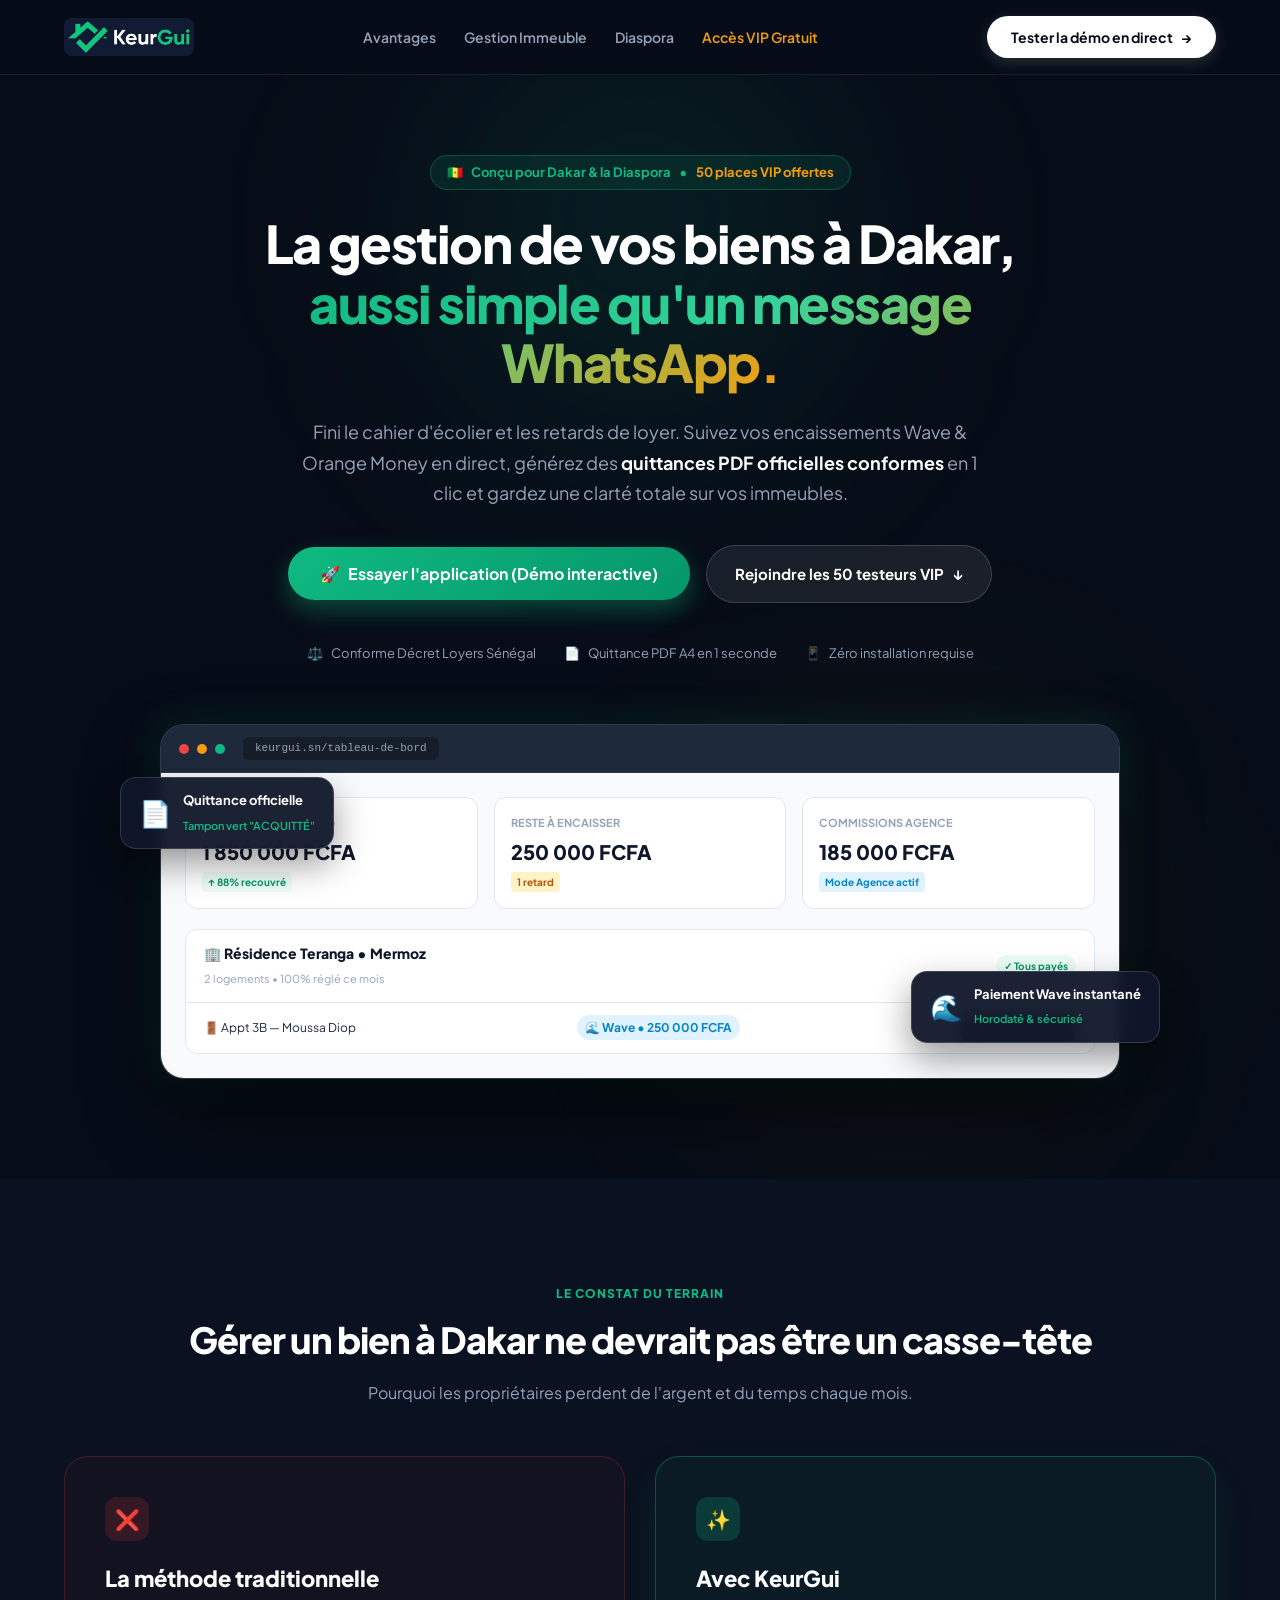
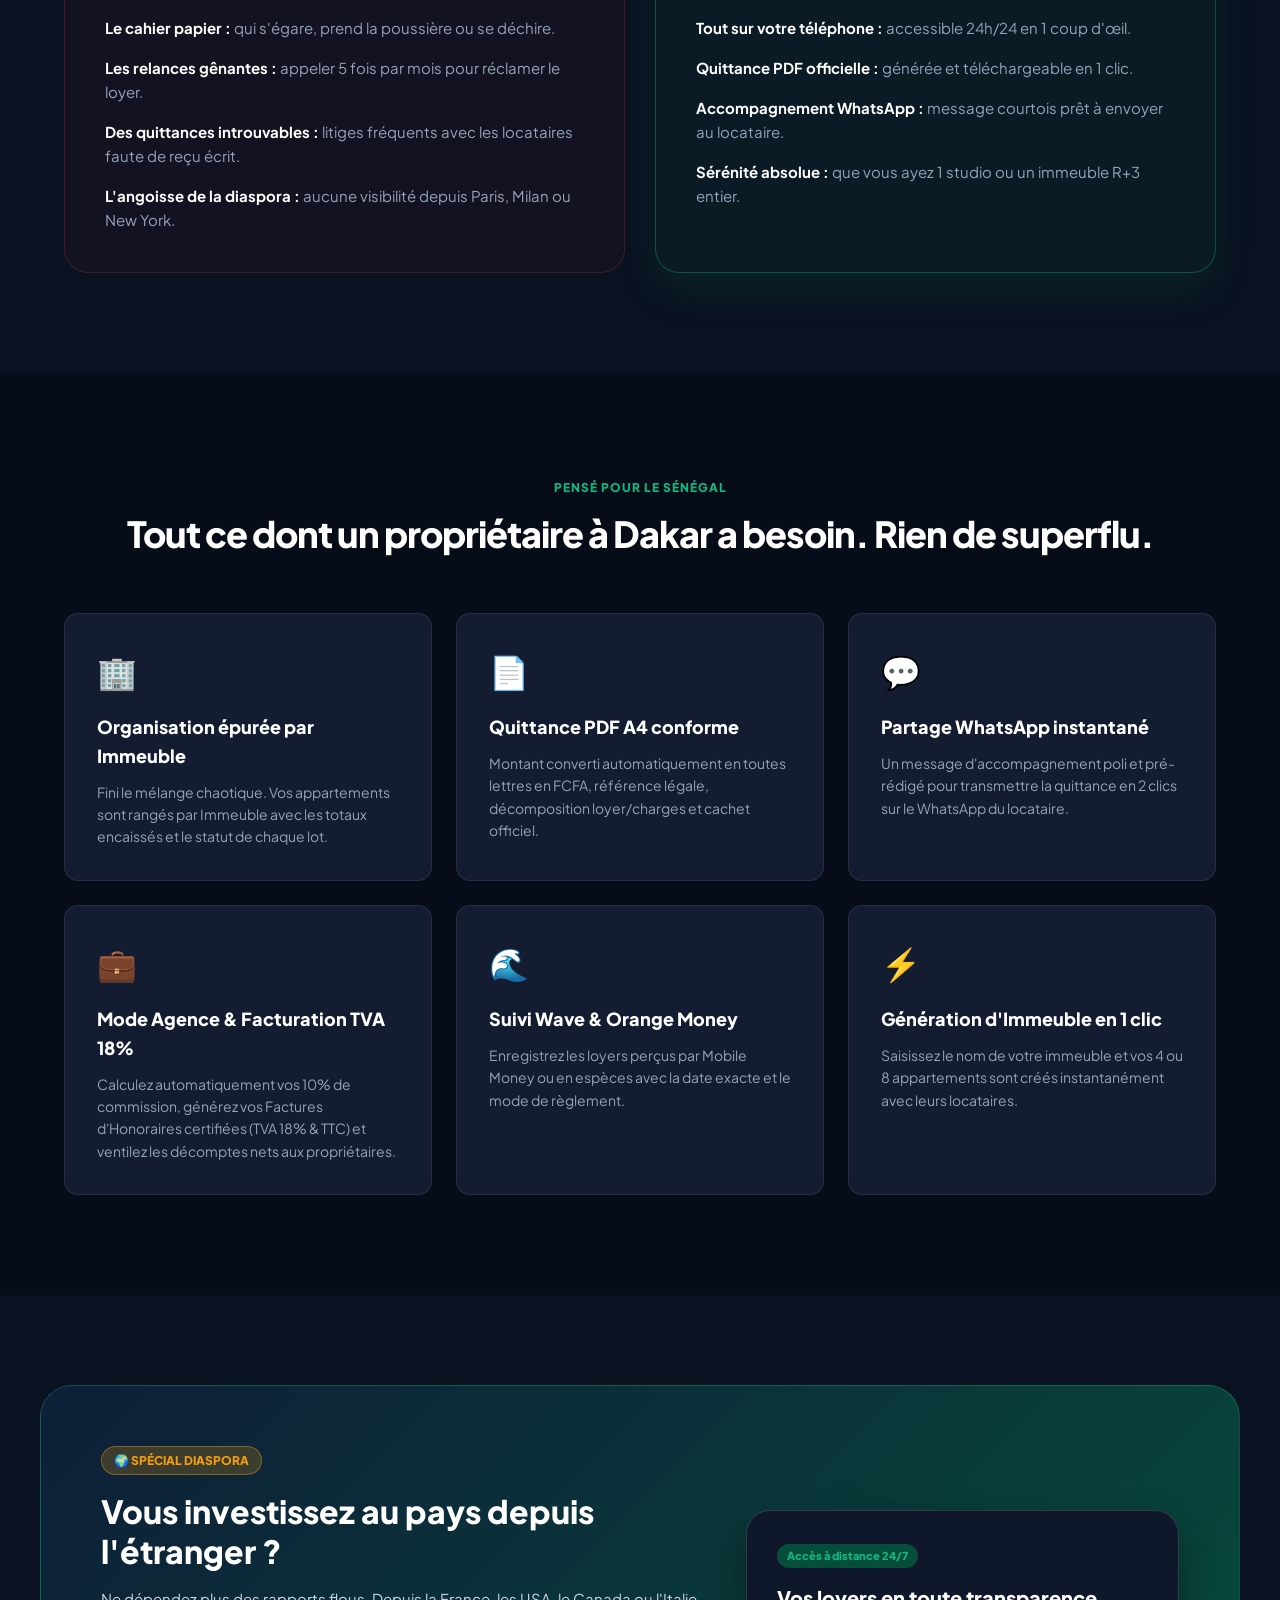
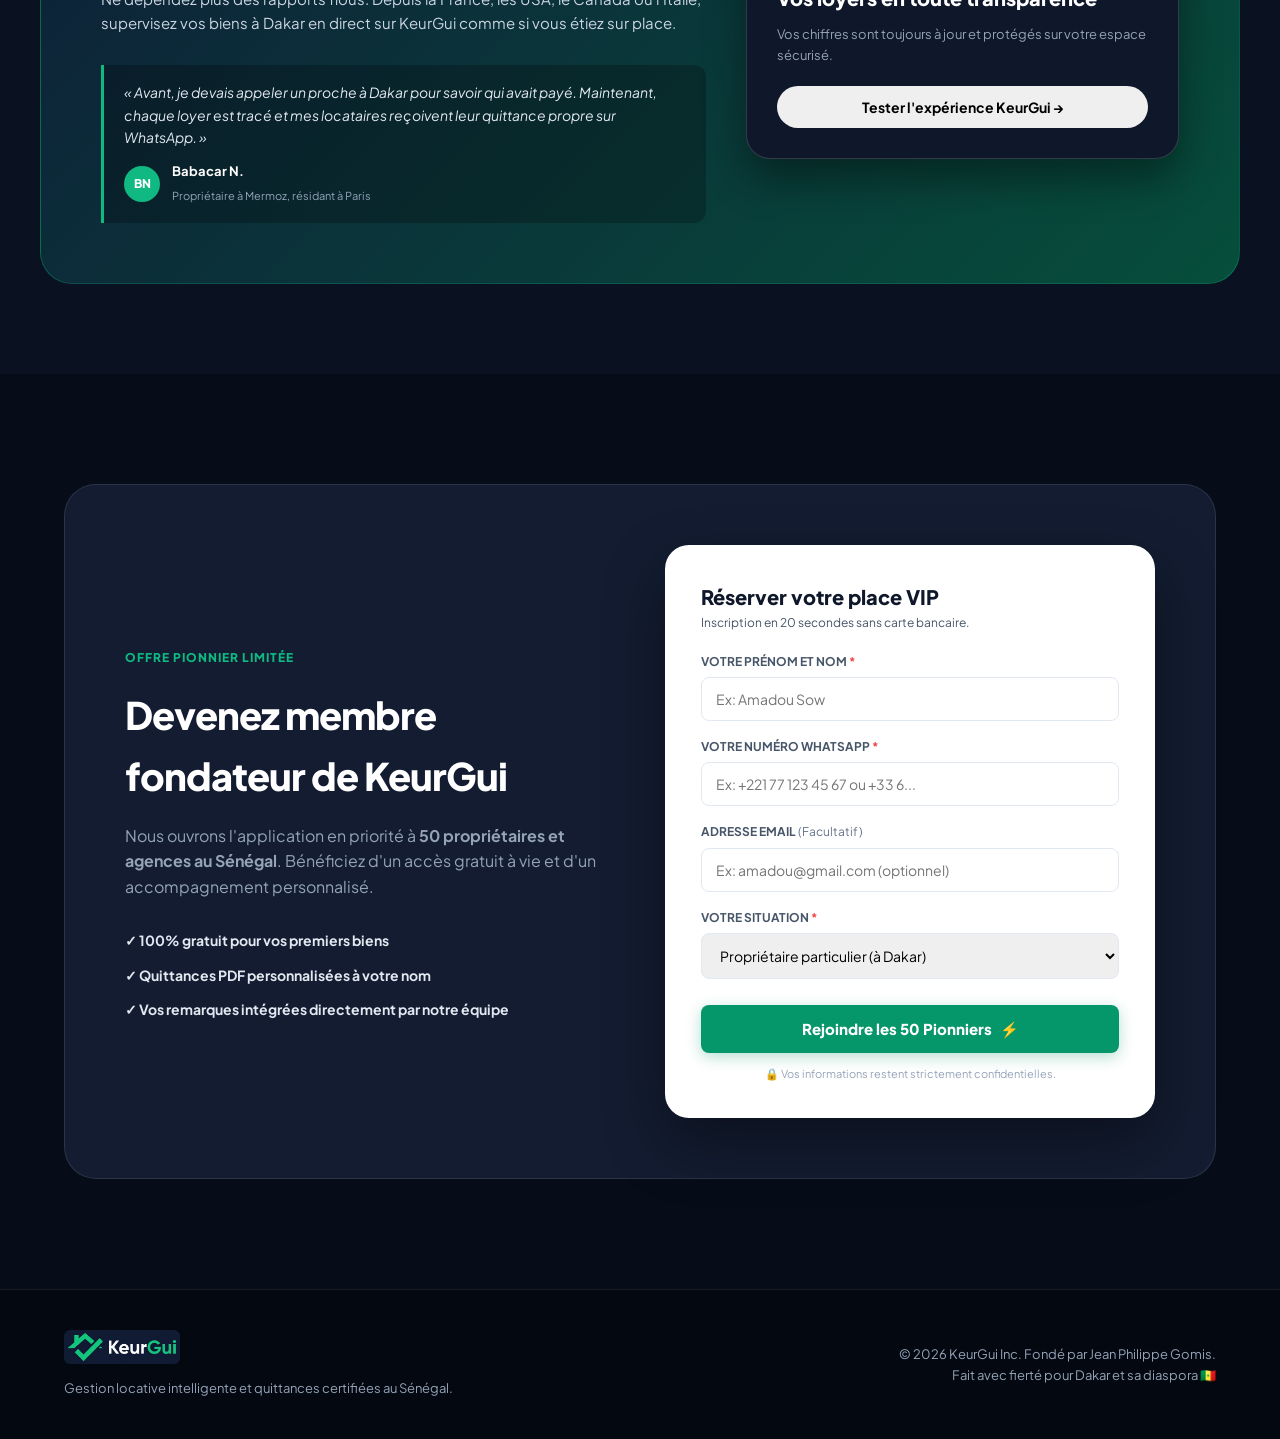
==== commit c3929f84: "feat: integrate official KeurGui brand logo across website, SaaS app, PDF templates, and social meta" ====
--- a/index.html
+++ b/index.html
@@ -4,6 +4,16 @@
   <meta charset="UTF-8">
   <meta name="viewport" content="width=device-width, initial-scale=1.0">
   <title>KeurGui — La Gestion Locative Moderne au Sénégal</title>
+  <link rel="icon" type="image/png" href="logo-icon.png">
+  <link rel="apple-touch-icon" href="logo-icon.png">
+  
+  <!-- Métadonnées Réseaux Sociaux & WhatsApp (OpenGraph) -->
+  <meta property="og:title" content="KeurGui — La Gestion Locative Moderne au Sénégal">
+  <meta property="og:description" content="Suivi des encaissements Wave/Orange Money, quittances officielles PDF en 1 clic et relances automatiques.">
+  <meta property="og:image" content="https://keurgui-ashy.vercel.app/logo.jpg">
+  <meta property="og:url" content="https://keurgui-ashy.vercel.app/">
+  <meta property="og:type" content="website">
+
   <link rel="preconnect" href="https://fonts.googleapis.com">
   <link rel="preconnect" href="https://fonts.gstatic.com" crossorigin>
   <link href="https://fonts.googleapis.com/css2?family=Plus+Jakarta+Sans:wght@400;500;600;700;800;900&display=swap" rel="stylesheet">
@@ -15,15 +25,9 @@
   <nav class="landing-nav">
     <div class="nav-container">
       <div class="brand">
-        <div class="brand-logo-icon">
-          <svg width="34" height="34" viewBox="0 0 40 40" fill="none">
-            <rect width="40" height="40" rx="10" fill="#064E3B"/>
-            <path d="M20 9L9 18H13V30H18V24H22V30H27V18H31L20 9Z" fill="#10B981"/>
-            <circle cx="20" cy="18" r="2.5" fill="#F59E0B"/>
-            <path d="M17 12L20 9.5L23 12" stroke="#F59E0B" stroke-width="2" stroke-linecap="round"/>
-          </svg>
-        </div>
-        <span class="brand-name">Keur<span>Gui</span></span>
+        <a href="index.html" style="display:flex; align-items:center;">
+          <img src="logo-banner.png" alt="KeurGui Logo Officiel" class="brand-official-logo" style="height: 38px; width: auto; border-radius: 8px;">
+        </a>
       </div>
 
       <div class="nav-links">
@@ -391,7 +395,7 @@
   <footer class="landing-footer">
     <div class="container footer-content">
       <div class="footer-brand">
-        <span class="footer-logo">Keur<span>Gui</span></span>
+        <img src="logo-banner.png" alt="KeurGui" style="height: 34px; width: auto; border-radius: 6px; margin-bottom: 8px;">
         <p>Gestion locative intelligente et quittances certifiées au Sénégal.</p>
       </div>
       <div class="footer-meta">
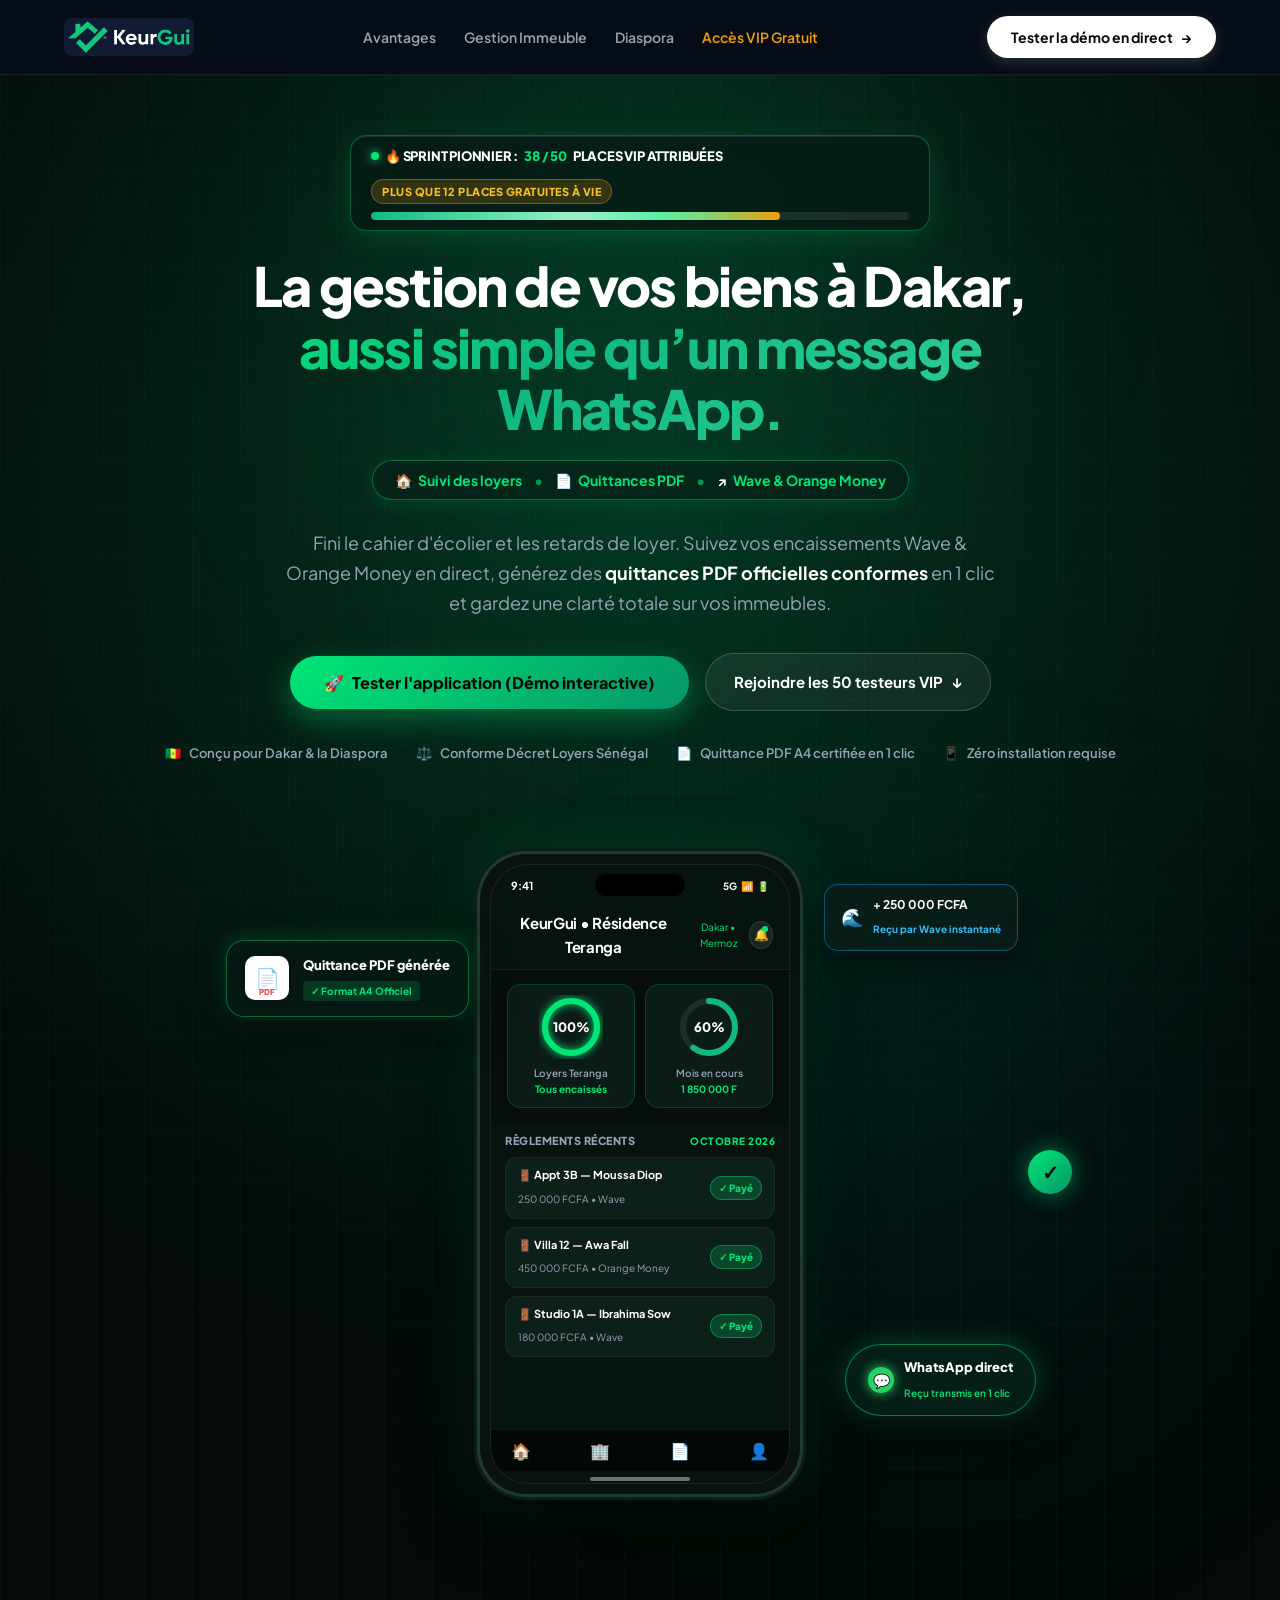
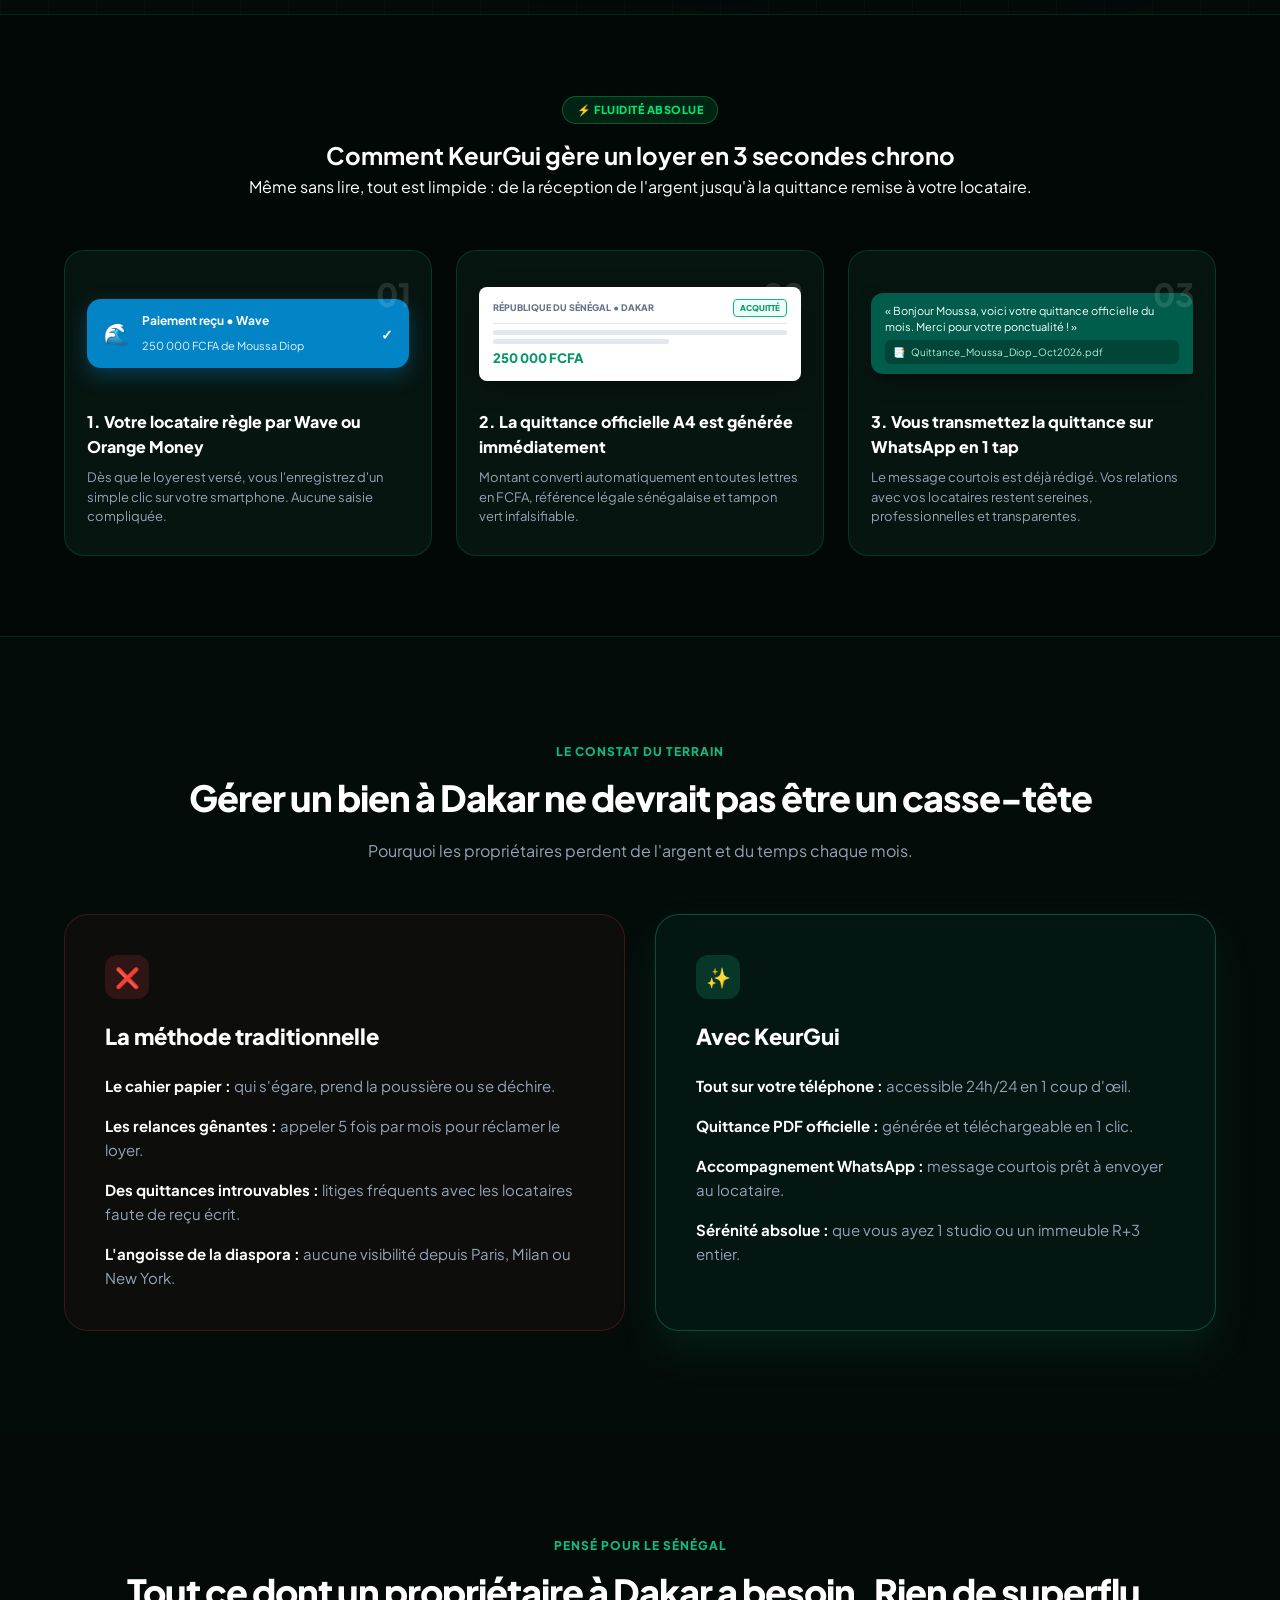
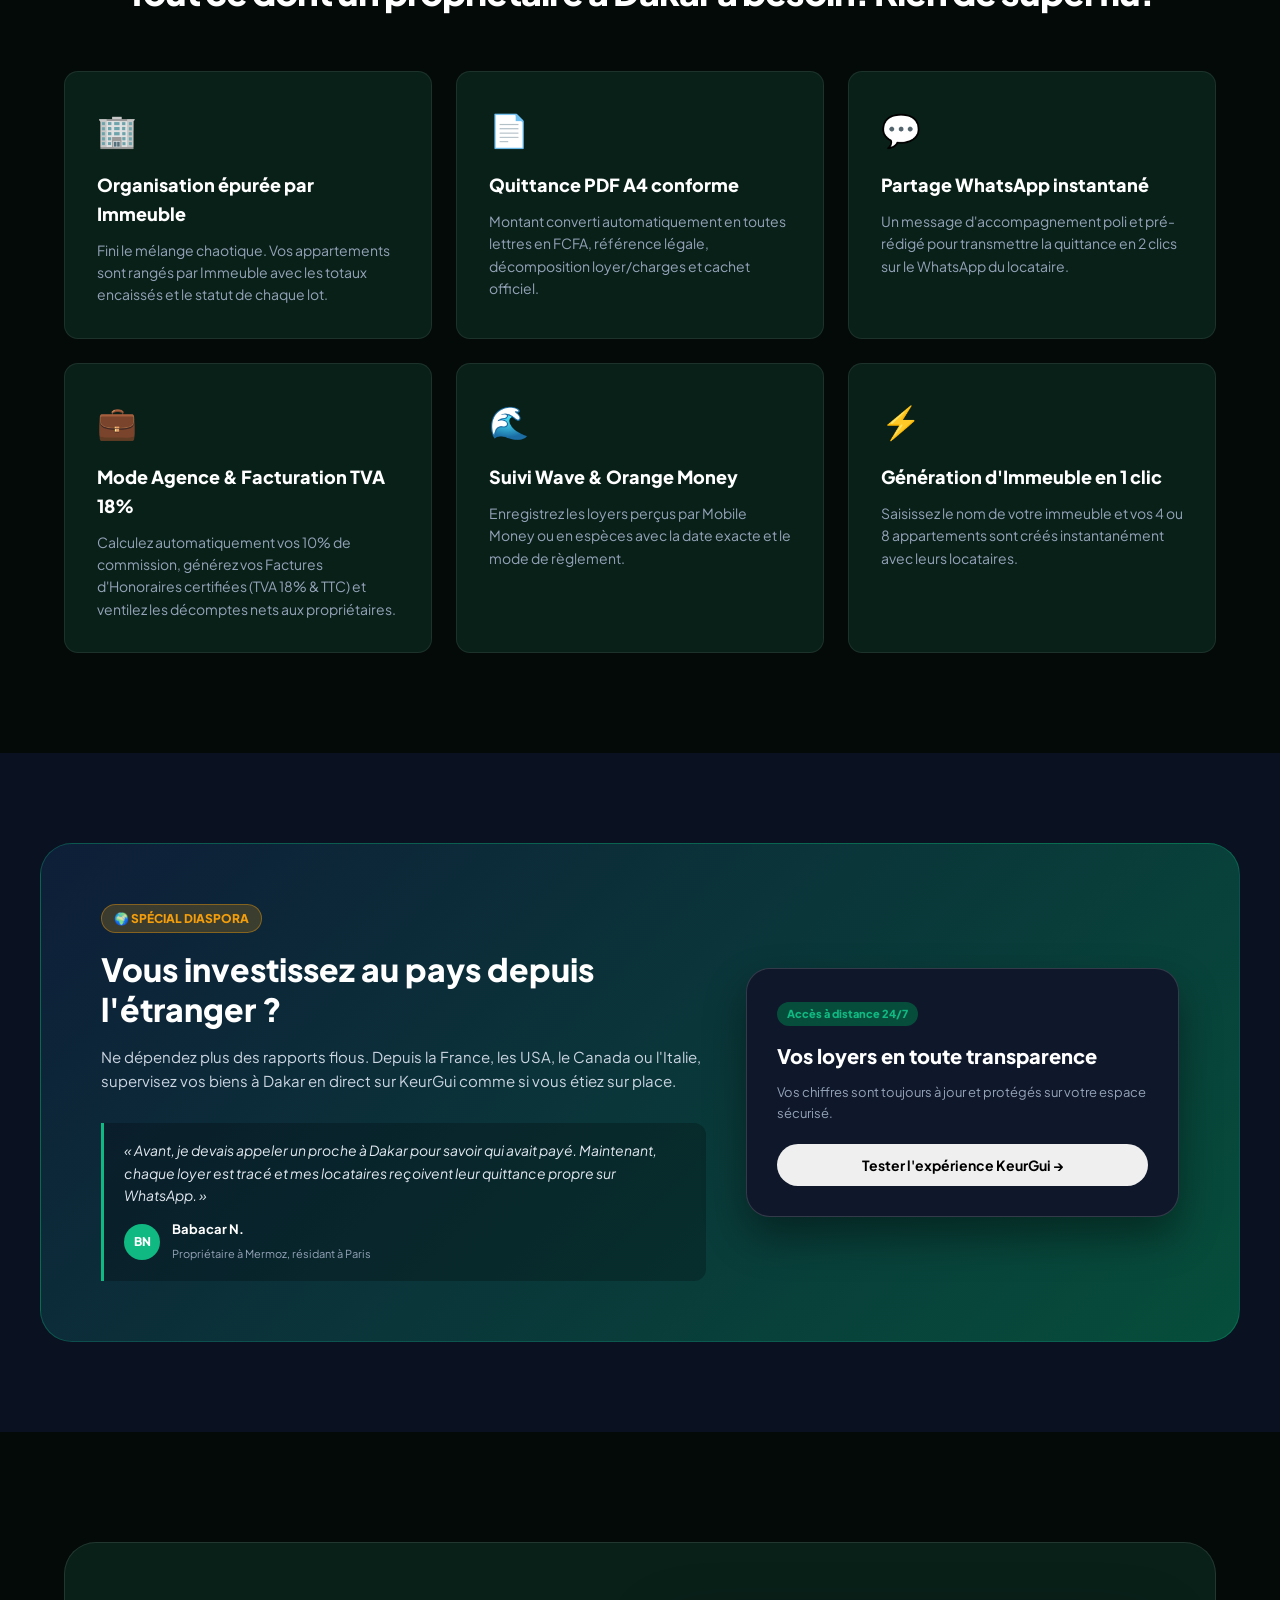
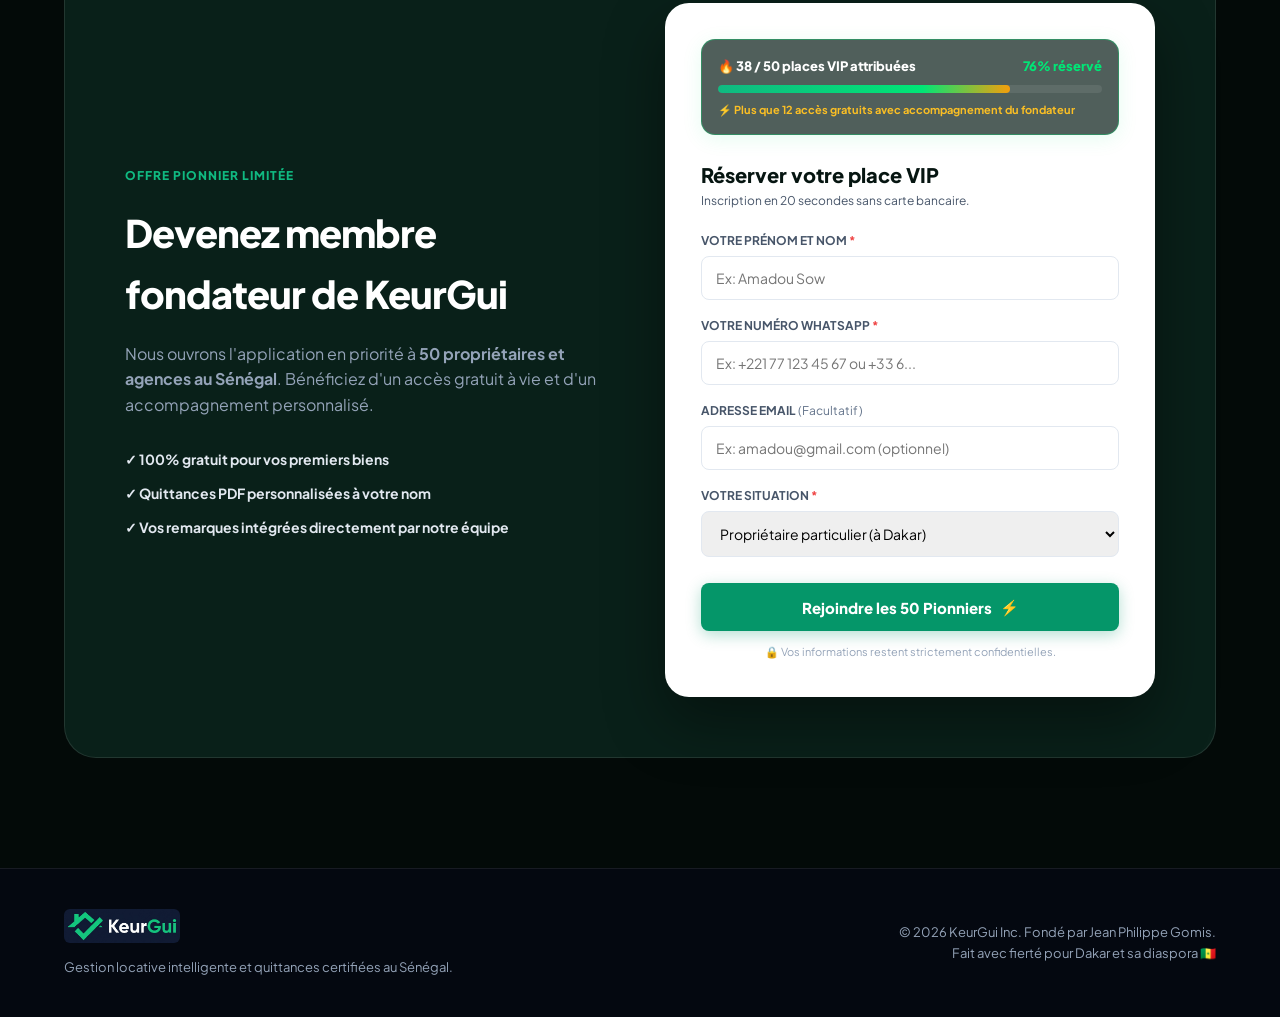
==== commit c6bd4f89: "feat(landing): refonte dark luxury proptech avec mockup iphone 3d, barres de rarete vip hormozi et v" ====
--- a/index.html
+++ b/index.html
@@ -47,22 +47,44 @@
   </nav>
 
   <!-- HERO SECTION -->
+  <!-- HERO SECTION (INSPIRATION BANNIÈRE OFFICIELLE & DARK LUXURY PROPTECH) -->
   <header class="hero-section">
+    <div class="hero-blueprint-bg"></div>
     <div class="hero-glow hero-glow-1"></div>
     <div class="hero-glow hero-glow-2"></div>
     
     <div class="container hero-content">
-      <div class="badge-pill">
-        <span class="badge-flag">🇸🇳</span>
-        <span>Conçu pour Dakar & la Diaspora</span>
-        <span class="badge-dot">•</span>
-        <span class="badge-vip">50 places VIP offertes</span>
-      </div>
-
+
+      <!-- BARRE DE RARETÉ & URGENCE VIP ($100M OFFERS - ALEX HORMOZI) -->
+      <div class="scarcity-hero-bar">
+        <div class="scarcity-hero-info">
+          <span class="scarcity-fire-pill">
+            <span class="scarcity-pulse-dot"></span>
+            🔥 SPRINT PIONNIER : <span class="scarcity-highlight">38 / 50</span> PLACES VIP ATTRIBUÉES
+          </span>
+          <span class="scarcity-remaining-pill">Plus que 12 places gratuites à vie</span>
+        </div>
+        <div class="scarcity-track">
+          <div class="scarcity-fill" style="width: 76%;">
+            <span class="scarcity-light-shimmer"></span>
+          </div>
+        </div>
+      </div>
+
+      <!-- TITRE OFFICIEL EXACT DE LA BANNIÈRE -->
       <h1 class="hero-title">
         La gestion de vos biens à Dakar,<br>
-        <span class="text-gradient">aussi simple qu'un message WhatsApp.</span>
+        <span class="text-gradient">aussi simple qu’un message WhatsApp.</span>
       </h1>
+
+      <!-- CAPSULE PILL TAGS OFFICIEL DE LA BANNIÈRE -->
+      <div class="banner-pill-tags">
+        <span class="bp-tag"><span class="bp-emoji">🏠</span> <strong>Suivi des loyers</strong></span>
+        <span class="bp-dot">•</span>
+        <span class="bp-tag"><span class="bp-emoji">📄</span> <strong>Quittances PDF</strong></span>
+        <span class="bp-dot">•</span>
+        <span class="bp-tag"><span class="bp-emoji">↗</span> <strong>Wave & Orange Money</strong></span>
+      </div>
 
       <p class="hero-sub">
         Fini le cahier d'écolier et les retards de loyer. Suivez vos encaissements Wave & Orange Money en direct, générez des <strong>quittances PDF officielles conformes</strong> en 1 clic et gardez une clarté totale sur vos immeubles.
@@ -71,7 +93,7 @@
       <div class="hero-cta-group">
         <button onclick="handleDemoAccessRequest()" class="btn btn-hero-primary">
           <span class="btn-icon">🚀</span>
-          <span>Essayer l'application (Démo interactive)</span>
+          <span>Tester l'application (Démo interactive)</span>
         </button>
         <a href="#vip" class="btn btn-hero-secondary">
           <span>Rejoindre les 50 testeurs VIP</span>
@@ -81,12 +103,16 @@
 
       <div class="hero-trust-bar">
         <div class="trust-item">
+          <span class="trust-icon">🇸🇳</span>
+          <span>Conçu pour Dakar & la Diaspora</span>
+        </div>
+        <div class="trust-item">
           <span class="trust-icon">⚖️</span>
           <span>Conforme Décret Loyers Sénégal</span>
         </div>
         <div class="trust-item">
           <span class="trust-icon">📄</span>
-          <span>Quittance PDF A4 en 1 seconde</span>
+          <span>Quittance PDF A4 certifiée en 1 clic</span>
         </div>
         <div class="trust-item">
           <span class="trust-icon">📱</span>
@@ -94,73 +120,214 @@
         </div>
       </div>
 
-      <!-- VISUEL HERO : MOCKUP FLOTTANT -->
-      <div class="hero-mockup-wrapper">
-        <div class="mockup-frame">
-          <div class="mockup-header-dots">
-            <span class="dot dot-red"></span>
-            <span class="dot dot-yellow"></span>
-            <span class="dot dot-green"></span>
-            <span class="mockup-url">keurgui.sn/tableau-de-bord</span>
-          </div>
-
-          <div class="mockup-screen-preview">
-            <div class="preview-metric-row">
-              <div class="p-card green">
-                <small>Total Encaissé (Mois)</small>
-                <strong>1 850 000 FCFA</strong>
-                <span class="p-tag">↑ 88% recouvré</span>
-              </div>
-              <div class="p-card orange">
-                <small>Reste à Encaisser</small>
-                <strong>250 000 FCFA</strong>
-                <span class="p-tag-warn">1 retard</span>
-              </div>
-              <div class="p-card blue">
-                <small>Commissions Agence</small>
-                <strong>185 000 FCFA</strong>
-                <span class="p-tag-info">Mode Agence actif</span>
-              </div>
-            </div>
-
-            <!-- Exemple de bloc Immeuble épuré -->
-            <div class="preview-building-box">
-              <div class="p-bld-header">
-                <div>
-                  <h4>🏢 Résidence Teranga • Mermoz</h4>
-                  <small>2 logements • 100% réglé ce mois</small>
+      <!-- VISUEL HERO : MOCKUP SMARTPHONE 3D & SATELLITES EN LÉVITATION -->
+      <div class="hero-showcase-stage">
+
+        <!-- Satellite 1 (Flottant à gauche) : Quittance PDF Générée -->
+        <div class="sat-receipt-card">
+          <div class="sat-receipt-icon">
+            📄
+          </div>
+          <div class="sat-receipt-body">
+            <strong>Quittance PDF générée</strong>
+            <small>✓ Format A4 Officiel</small>
+          </div>
+        </div>
+
+        <!-- Satellite 2 (Flottant à droite en bas) : WhatsApp Néon Pulsant -->
+        <div class="sat-whatsapp-badge">
+          <div class="sat-wa-icon">
+            💬
+          </div>
+          <div class="sat-wa-text">
+            <strong>WhatsApp direct</strong>
+            <small>Reçu transmis en 1 clic</small>
+          </div>
+        </div>
+
+        <!-- Satellite 3 (Flottant en haut à droite) : Paiement Wave & Orange Money -->
+        <div class="sat-payment-pill">
+          <span class="sat-pay-logo">🌊</span>
+          <div class="sat-pay-details">
+            <strong>+ 250 000 FCFA</strong>
+            <small>Reçu par Wave instantané</small>
+          </div>
+        </div>
+
+        <!-- Satellite 4 : Checkmark émeraude 3D -->
+        <div class="sat-check-3d">
+          ✓
+        </div>
+
+        <!-- SMARTPHONE TITANIUM 3D -->
+        <div class="iphone-device">
+          <div class="iphone-screen">
+
+            <!-- Status Bar & Dynamic Island -->
+            <div class="iphone-status-bar">
+              <span>9:41</span>
+              <div class="dynamic-island"></div>
+              <div class="status-icons">
+                <span>5G</span>
+                <span>📶</span>
+                <span>🔋</span>
+              </div>
+            </div>
+
+            <!-- Application Top Bar -->
+            <div class="app-screen-header">
+              <div class="app-brand-mini">
+                <strong>KeurGui • Résidence Teranga</strong>
+                <small>Dakar • Mermoz</small>
+              </div>
+              <div class="app-notif-btn">
+                🔔
+              </div>
+            </div>
+
+            <!-- JAUGES CIRCULAIRES DE RECOUVREMENT (COMME LA BANNIÈRE) -->
+            <div class="screen-gauges-row">
+              <div class="gauge-card">
+                <div class="gauge-svg-wrapper">
+                  <svg class="gauge-svg" viewBox="0 0 64 64">
+                    <circle class="gauge-track" cx="32" cy="32" r="26"></circle>
+                    <circle class="gauge-bar-green" cx="32" cy="32" r="26"></circle>
+                  </svg>
+                  <span class="gauge-label-inner">100%</span>
                 </div>
-                <span class="badge-success-pill">✓ Tous payés</span>
-              </div>
-              <div class="p-unit-row">
-                <span>🚪 Appt 3B — Moussa Diop</span>
-                <span class="p-badge-wave">🌊 Wave • 250 000 FCFA</span>
-                <span class="p-btn-receipt">📄 Quittance PDF</span>
-              </div>
-            </div>
-          </div>
-        </div>
-
-        <!-- Badges flottants -->
-        <div class="floating-badge badge-receipt">
-          <span class="fl-icon">📄</span>
-          <div>
-            <strong>Quittance officielle</strong>
-            <small>Tampon vert "ACQUITTÉ"</small>
-          </div>
-        </div>
-
-        <div class="floating-badge badge-wave">
-          <span class="fl-icon">🌊</span>
-          <div>
-            <strong>Paiement Wave instantané</strong>
-            <small>Horodaté & sécurisé</small>
-          </div>
-        </div>
+                <span class="gauge-title">Loyers Teranga</span>
+                <span class="gauge-sub">Tous encaissés</span>
+              </div>
+
+              <div class="gauge-card">
+                <div class="gauge-svg-wrapper">
+                  <svg class="gauge-svg" viewBox="0 0 64 64">
+                    <circle class="gauge-track" cx="32" cy="32" r="26"></circle>
+                    <circle class="gauge-bar-emerald" cx="32" cy="32" r="26"></circle>
+                  </svg>
+                  <span class="gauge-label-inner">60%</span>
+                </div>
+                <span class="gauge-title">Mois en cours</span>
+                <span class="gauge-sub">1 850 000 F</span>
+              </div>
+            </div>
+
+            <!-- LISTE DES LOCATAIRES RÉELS AVEC BADGE VERT PAYÉ -->
+            <div class="screen-payments-list">
+              <div class="screen-section-title">
+                <span>Règlements Récents</span>
+                <span style="color:var(--emerald-bright); font-size:10px;">Octobre 2026</span>
+              </div>
+
+              <div class="unit-pay-row">
+                <div class="unit-info">
+                  <span class="unit-name">🚪 Appt 3B — Moussa Diop</span>
+                  <span class="unit-meta">250 000 FCFA • Wave</span>
+                </div>
+                <span class="unit-badge-paye">✓ Payé</span>
+              </div>
+
+              <div class="unit-pay-row">
+                <div class="unit-info">
+                  <span class="unit-name">🚪 Villa 12 — Awa Fall</span>
+                  <span class="unit-meta">450 000 FCFA • Orange Money</span>
+                </div>
+                <span class="unit-badge-paye">✓ Payé</span>
+              </div>
+
+              <div class="unit-pay-row">
+                <div class="unit-info">
+                  <span class="unit-name">🚪 Studio 1A — Ibrahima Sow</span>
+                  <span class="unit-meta">180 000 FCFA • Wave</span>
+                </div>
+                <span class="unit-badge-paye">✓ Payé</span>
+              </div>
+            </div>
+
+            <!-- Bottom Navigation Bar -->
+            <div class="iphone-bottom-nav">
+              <span class="bottom-tab-active">🏠</span>
+              <span>🏢</span>
+              <span>📄</span>
+              <span>👤</span>
+            </div>
+            <div class="home-bar"></div>
+
+          </div>
+        </div>
+
       </div>
 
     </div>
   </header>
+
+  <!-- ============================================== -->
+  <!-- SECTION VISUAL STORYTELLING (COMPRÉHENSION EN 3 SECONDES SANS LIRE) -->
+  <!-- ============================================== -->
+  <section class="section-visual-flow">
+    <div class="container">
+      <div class="flow-header text-center">
+        <span class="flow-pill">⚡ FLUIDITÉ ABSOLUE</span>
+        <h2>Comment KeurGui gère un loyer en 3 secondes chrono</h2>
+        <p>Même sans lire, tout est limpide : de la réception de l'argent jusqu'à la quittance remise à votre locataire.</p>
+      </div>
+
+      <div class="flow-steps-grid">
+        <!-- Étape 1 : Encaissement Mobile Money -->
+        <div class="flow-step-card">
+          <span class="step-num">01</span>
+          <div class="step-visual-preview">
+            <div class="mock-wave-alert">
+              <span class="m-wave-icon">🌊</span>
+              <div class="m-wave-txt">
+                <strong>Paiement reçu • Wave</strong>
+                <small>250 000 FCFA de Moussa Diop</small>
+              </div>
+              <span style="margin-left:auto; font-weight:800; font-size:14px;">✓</span>
+            </div>
+          </div>
+          <h3>1. Votre locataire règle par Wave ou Orange Money</h3>
+          <p>Dès que le loyer est versé, vous l'enregistrez d'un simple clic sur votre smartphone. Aucune saisie compliquée.</p>
+        </div>
+
+        <!-- Étape 2 : Quittance A4 Certifiée -->
+        <div class="flow-step-card">
+          <span class="step-num">02</span>
+          <div class="step-visual-preview">
+            <div class="mock-a4-preview">
+              <div class="mock-a4-top">
+                <span>RÉPUBLIQUE DU SÉNÉGAL • DAKAR</span>
+                <span class="stamp-green-mini">ACQUITTÉ</span>
+              </div>
+              <div class="mock-a4-lines">
+                <div class="a4-line"></div>
+                <div class="a4-line short"></div>
+              </div>
+              <div class="a4-amount">250 000 FCFA</div>
+            </div>
+          </div>
+          <h3>2. La quittance officielle A4 est générée immédiatement</h3>
+          <p>Montant converti automatiquement en toutes lettres en FCFA, référence légale sénégalaise et tampon vert infalsifiable.</p>
+        </div>
+
+        <!-- Étape 3 : WhatsApp Direct -->
+        <div class="flow-step-card">
+          <span class="step-num">03</span>
+          <div class="step-visual-preview">
+            <div class="mock-wa-bubble">
+              <div class="wa-msg">« Bonjour Moussa, voici votre quittance officielle du mois. Merci pour votre ponctualité ! »</div>
+              <div class="wa-file-pill">
+                <span>📑</span>
+                <span>Quittance_Moussa_Diop_Oct2026.pdf</span>
+              </div>
+            </div>
+          </div>
+          <h3>3. Vous transmettez la quittance sur WhatsApp en 1 tap</h3>
+          <p>Le message courtois est déjà rédigé. Vos relations avec vos locataires restent sereines, professionnelles et transparentes.</p>
+        </div>
+      </div>
+    </div>
+  </section>
 
   <!-- SECTION COMPARAISON (AVANT vs APRÈS) -->
   <section class="section-comparison" id="avantages">
@@ -293,6 +460,18 @@
         </div>
 
         <div class="vip-form-box">
+          <!-- WIDGET RARETÉ & URGENCE FORMULAIRE ($100M OFFERS) -->
+          <div class="vip-scarcity-card">
+            <div class="vip-scarcity-header">
+              <span class="vip-scarcity-title">🔥 38 / 50 places VIP attribuées</span>
+              <span class="vip-scarcity-count">76% réservé</span>
+            </div>
+            <div class="vip-scarcity-track">
+              <div class="vip-scarcity-fill" style="width: 76%;"></div>
+            </div>
+            <span class="vip-scarcity-sub">⚡ Plus que 12 accès gratuits avec accompagnement du fondateur</span>
+          </div>
+
           <form id="vipEarlyAccessForm" onsubmit="handleVipSignup(event)">
             <h3>Réserver votre place VIP</h3>
             <p class="form-sub">Inscription en 20 secondes sans carte bancaire.</p>
@@ -353,6 +532,11 @@
       <span class="qa-badge">🇸🇳 Accès Démo Immédiat</span>
       <h3>Débloquez votre accès démo à KeurGui ⚡</h3>
       <p class="qa-sub">Rejoignez les 50 propriétaires privilégiés. Entrez votre prénom et votre numéro WhatsApp pour accéder à l'application interactive en direct.</p>
+
+      <div class="modal-scarcity-alert">
+        <span>🔥</span>
+        <span><strong>Places limitées :</strong> Déjà 38 / 50 accès VIP attribués. Plus que 12 places gratuites !</span>
+      </div>
 
       <form id="modalQuickForm" onsubmit="handleModalSignup(event)">
         <div class="form-field">
--- a/landing.css
+++ b/landing.css
@@ -7,16 +7,20 @@
   --primary: #10b981;
   --primary-hover: #059669;
   --primary-dark: #064e3b;
-  --dark-bg: #070d18;
-  --dark-surface: #0f172a;
-  --dark-card: #131c31;
+  --emerald-bright: #00e676;
+  --emerald-glow: rgba(0, 230, 118, 0.28);
+  --dark-bg: #030a08;
+  --dark-surface: #061511;
+  --dark-card: #092019;
+  --dark-border: rgba(16, 185, 129, 0.22);
   --gray-100: #f1f5f9;
   --gray-200: #e2e8f0;
   --gray-400: #94a3b8;
   --gray-600: #475569;
   --gray-800: #1e293b;
   --gold: #f59e0b;
-  --wave-blue: #0284c7;
+  --wave-blue: #00b2ff;
+  --orange-money: #ff7900;
   --radius-md: 14px;
   --radius-lg: 24px;
   --radius-xl: 32px;
@@ -138,82 +142,221 @@
 }
 
 /* ===================================================
-   HERO SECTION
+   HERO SECTION — DARK LUXURY PROPTECH (INSPIRÉ DE LA BANNIÈRE)
    =================================================== */
 .hero-section {
   position: relative;
-  padding: 80px 0 100px 0;
+  padding: 60px 0 100px 0;
   text-align: center;
   overflow: hidden;
+  background: radial-gradient(circle at 50% 20%, #061c16 0%, #030a08 75%);
+}
+
+/* Grille & Tracés d'architecture (Blueprint subtil) */
+.hero-blueprint-bg {
+  position: absolute;
+  top: 0;
+  left: 0;
+  right: 0;
+  bottom: 0;
+  background-image: 
+    radial-gradient(circle at 50% 30%, rgba(0, 230, 118, 0.12) 0%, transparent 60%),
+    linear-gradient(rgba(16, 185, 129, 0.04) 1px, transparent 1px),
+    linear-gradient(90deg, rgba(16, 185, 129, 0.04) 1px, transparent 1px);
+  background-size: 100% 100%, 48px 48px, 48px 48px;
+  pointer-events: none;
+  z-index: 0;
 }
 
 .hero-glow {
   position: absolute;
-  width: 500px;
-  height: 500px;
+  width: 600px;
+  height: 600px;
   border-radius: 50%;
-  filter: blur(120px);
+  filter: blur(140px);
   pointer-events: none;
   z-index: 0;
 }
 
 .hero-glow-1 {
-  background: radial-gradient(circle, rgba(16, 185, 129, 0.2) 0%, transparent 70%);
-  top: -100px;
+  background: radial-gradient(circle, rgba(0, 230, 118, 0.18) 0%, transparent 70%);
+  top: -120px;
   left: 50%;
   transform: translateX(-50%);
 }
 
 .hero-glow-2 {
-  background: radial-gradient(circle, rgba(245, 158, 11, 0.12) 0%, transparent 70%);
-  bottom: 0;
-  right: 10%;
+  background: radial-gradient(circle, rgba(0, 178, 255, 0.12) 0%, transparent 70%);
+  bottom: 10%;
+  right: 5%;
 }
 
 .hero-content {
   position: relative;
-  z-index: 1;
-}
-
-.badge-pill {
+  z-index: 2;
+}
+
+/* BARRE DE RARETÉ & URGENCE ($100M OFFERS - ALEX HORMOZI) */
+.scarcity-hero-bar {
   display: inline-flex;
-  align-items: center;
-  gap: 8px;
-  background: rgba(16, 185, 129, 0.1);
-  border: 1px solid rgba(16, 185, 129, 0.3);
-  padding: 6px 16px;
+  flex-direction: column;
+  background: rgba(6, 28, 22, 0.85);
+  border: 1px solid rgba(0, 230, 118, 0.35);
+  box-shadow: 0 8px 30px rgba(0, 230, 118, 0.15), inset 0 1px 0 rgba(255, 255, 255, 0.1);
+  padding: 10px 20px;
+  border-radius: 16px;
+  margin-bottom: 24px;
+  max-width: 580px;
+  width: 100%;
+  backdrop-filter: blur(12px);
+  animation: pulseBorder 3s infinite ease-in-out;
+}
+
+@keyframes pulseBorder {
+  0%, 100% { border-color: rgba(0, 230, 118, 0.35); box-shadow: 0 8px 30px rgba(0, 230, 118, 0.15); }
+  50% { border-color: rgba(0, 230, 118, 0.7); box-shadow: 0 8px 35px rgba(0, 230, 118, 0.3); }
+}
+
+.scarcity-hero-info {
+  display: flex;
+  align-items: center;
+  justify-content: space-between;
+  gap: 12px;
+  font-size: 13px;
+  margin-bottom: 8px;
+  flex-wrap: wrap;
+}
+
+.scarcity-fire-pill {
+  display: flex;
+  align-items: center;
+  gap: 6px;
+  color: #ffffff;
+  font-weight: 800;
+  letter-spacing: -0.2px;
+}
+
+.scarcity-pulse-dot {
+  width: 8px;
+  height: 8px;
+  border-radius: 50%;
+  background: var(--emerald-bright);
+  box-shadow: 0 0 10px var(--emerald-bright);
+  animation: blink 1.4s infinite;
+}
+
+@keyframes blink {
+  0%, 100% { opacity: 1; transform: scale(1); }
+  50% { opacity: 0.4; transform: scale(0.85); }
+}
+
+.scarcity-highlight {
+  color: var(--emerald-bright);
+  font-weight: 800;
+}
+
+.scarcity-remaining-pill {
+  background: rgba(245, 158, 11, 0.18);
+  border: 1px solid rgba(245, 158, 11, 0.4);
+  color: #fbbf24;
+  padding: 3px 10px;
   border-radius: 999px;
-  font-size: 13px;
-  font-weight: 700;
-  color: var(--primary);
-  margin-bottom: 24px;
-}
-
-.badge-vip {
-  color: var(--gold);
-}
-
+  font-size: 11px;
+  font-weight: 800;
+  text-transform: uppercase;
+  letter-spacing: 0.5px;
+}
+
+.scarcity-track {
+  width: 100%;
+  height: 8px;
+  background: rgba(255, 255, 255, 0.08);
+  border-radius: 999px;
+  overflow: hidden;
+  position: relative;
+}
+
+.scarcity-fill {
+  height: 100%;
+  background: linear-gradient(90deg, #10b981 0%, #00e676 70%, #f59e0b 100%);
+  border-radius: 999px;
+  position: relative;
+  transition: width 1s ease-out;
+}
+
+.scarcity-light-shimmer {
+  position: absolute;
+  top: 0;
+  left: 0;
+  bottom: 0;
+  right: 0;
+  background: linear-gradient(90deg, transparent 0%, rgba(255, 255, 255, 0.6) 50%, transparent 100%);
+  animation: shimmerMove 2.5s infinite;
+}
+
+@keyframes shimmerMove {
+  0% { transform: translateX(-100%); }
+  100% { transform: translateX(100%); }
+}
+
+/* TITRE HERO */
 .hero-title {
-  font-size: 52px;
+  font-size: 54px;
   font-weight: 900;
-  line-height: 1.15;
-  letter-spacing: -1.5px;
-  max-width: 900px;
-  margin: 0 auto 24px auto;
+  line-height: 1.14;
+  letter-spacing: -1.8px;
+  max-width: 950px;
+  margin: 0 auto 20px auto;
+  color: #ffffff;
 }
 
 .text-gradient {
-  background: linear-gradient(135deg, #10b981 0%, #34d399 50%, #f59e0b 100%);
+  background: linear-gradient(135deg, #00e676 0%, #10b981 40%, #34d399 100%);
   -webkit-background-clip: text;
   -webkit-text-fill-color: transparent;
+  display: inline-block;
+}
+
+/* CAPSULE PILL TAGS (REPRODUCTION BANNIÈRE) */
+.banner-pill-tags {
+  display: inline-flex;
+  align-items: center;
+  justify-content: center;
+  gap: 12px;
+  background: rgba(6, 32, 24, 0.7);
+  border: 1px solid rgba(0, 230, 118, 0.4);
+  box-shadow: 0 4px 20px rgba(0, 230, 118, 0.12);
+  padding: 8px 22px;
+  border-radius: 999px;
+  font-size: 14px;
+  font-weight: 700;
+  color: #ffffff;
+  margin: 0 auto 28px auto;
+  flex-wrap: wrap;
+}
+
+.bp-tag {
+  display: flex;
+  align-items: center;
+  gap: 6px;
+}
+
+.bp-tag strong {
+  color: var(--emerald-bright);
+}
+
+.bp-dot {
+  color: var(--emerald-bright);
+  font-size: 14px;
+  opacity: 0.6;
 }
 
 .hero-sub {
   font-size: 18px;
-  color: var(--gray-400);
-  max-width: 680px;
+  color: #94a3b8;
+  max-width: 720px;
   margin: 0 auto 36px auto;
-  line-height: 1.7;
+  line-height: 1.65;
 }
 
 .hero-sub strong {
@@ -226,32 +369,40 @@
   justify-content: center;
   gap: 16px;
   flex-wrap: wrap;
-  margin-bottom: 40px;
+  margin-bottom: 32px;
 }
 
 .btn-hero-primary {
-  background: linear-gradient(135deg, #10b981 0%, #059669 100%);
-  color: #ffffff;
+  background: linear-gradient(135deg, #00e676 0%, #059669 100%);
+  color: #030a08;
   font-size: 16px;
-  padding: 16px 32px;
-  box-shadow: 0 10px 25px rgba(16, 185, 129, 0.35);
+  font-weight: 800;
+  padding: 16px 34px;
+  border-radius: 999px;
+  box-shadow: 0 10px 30px rgba(0, 230, 118, 0.35);
+  transition: all 0.25s ease;
 }
 
 .btn-hero-primary:hover {
-  transform: translateY(-2px);
-  box-shadow: 0 14px 30px rgba(16, 185, 129, 0.5);
+  transform: translateY(-3px) scale(1.02);
+  box-shadow: 0 15px 40px rgba(0, 230, 118, 0.5);
+  color: #000000;
 }
 
 .btn-hero-secondary {
-  background: rgba(255, 255, 255, 0.08);
-  border: 1px solid rgba(255, 255, 255, 0.15);
+  background: rgba(255, 255, 255, 0.06);
+  border: 1px solid rgba(255, 255, 255, 0.18);
   color: #ffffff;
   font-size: 15px;
+  font-weight: 700;
   padding: 16px 28px;
+  border-radius: 999px;
+  transition: all 0.2s ease;
 }
 
 .btn-hero-secondary:hover {
-  background: rgba(255, 255, 255, 0.14);
+  background: rgba(255, 255, 255, 0.12);
+  border-color: rgba(0, 230, 118, 0.4);
 }
 
 .hero-trust-bar {
@@ -261,235 +412,687 @@
   gap: 28px;
   flex-wrap: wrap;
   font-size: 13px;
-  color: var(--gray-400);
-  margin-bottom: 60px;
+  color: #94a3b8;
+  margin-bottom: 50px;
 }
 
 .trust-item {
   display: flex;
   align-items: center;
   gap: 8px;
+  font-weight: 600;
 }
 
 /* ===================================================
-   MOCKUP DU TABLEAU DE BORD DANS LE HERO
+   MOCKUP SMARTPHONE 3D & SATELLITES FLOTTANTS (BANNIÈRE)
    =================================================== */
-.hero-mockup-wrapper {
+.hero-showcase-stage {
   position: relative;
-  max-width: 960px;
+  max-width: 900px;
   margin: 0 auto;
-  perspective: 1000px;
-}
-
-.mockup-frame {
-  background: #0f172a;
-  border: 1px solid rgba(255, 255, 255, 0.15);
-  border-radius: var(--radius-lg);
-  box-shadow: 0 30px 80px -10px rgba(0, 0, 0, 0.8), 0 0 40px rgba(16, 185, 129, 0.15);
+  perspective: 1200px;
+  padding: 40px 20px 20px 20px;
+}
+
+/* L'iPhone Titanium en 3D */
+.iphone-device {
+  width: 320px;
+  height: 640px;
+  margin: 0 auto;
+  background: #091210;
+  border-radius: 46px;
+  padding: 10px;
+  box-shadow: 
+    0 0 0 3px #1e3a31,
+    0 0 0 6px #0d1e18,
+    0 25px 70px rgba(0, 0, 0, 0.8),
+    0 0 60px rgba(0, 230, 118, 0.2);
+  position: relative;
+  z-index: 2;
+  transition: transform 0.4s ease;
+}
+
+.iphone-device:hover {
+  transform: translateY(-6px) rotateX(2deg);
+}
+
+.iphone-screen {
+  width: 100%;
+  height: 100%;
+  background: #06130f;
+  border-radius: 38px;
   overflow: hidden;
+  position: relative;
+  display: flex;
+  flex-direction: column;
+  border: 1px solid rgba(255, 255, 255, 0.08);
+}
+
+/* Status Bar & Dynamic Island */
+.iphone-status-bar {
+  padding: 12px 20px 6px 20px;
+  display: flex;
+  justify-content: space-between;
+  align-items: center;
+  font-size: 11px;
+  font-weight: 700;
+  color: #ffffff;
+  position: relative;
+}
+
+.dynamic-island {
+  position: absolute;
+  top: 9px;
+  left: 50%;
+  transform: translateX(-50%);
+  width: 90px;
+  height: 22px;
+  background: #000000;
+  border-radius: 20px;
+  z-index: 10;
+}
+
+.status-icons {
+  display: flex;
+  align-items: center;
+  gap: 4px;
+  font-size: 10px;
+}
+
+/* Header Application dans le Phone */
+.app-screen-header {
+  padding: 10px 16px;
+  display: flex;
+  align-items: center;
+  justify-content: space-between;
+  border-bottom: 1px solid rgba(255, 255, 255, 0.06);
+}
+
+.app-brand-mini {
+  display: flex;
+  align-items: center;
+  gap: 8px;
+}
+
+.app-brand-mini strong {
+  font-size: 15px;
+  color: #ffffff;
+  letter-spacing: -0.3px;
+}
+
+.app-brand-mini small {
+  display: block;
+  font-size: 10px;
+  color: var(--emerald-bright);
+}
+
+.app-notif-btn {
+  background: rgba(255, 255, 255, 0.08);
+  border: 1px solid rgba(255, 255, 255, 0.1);
+  width: 28px;
+  height: 28px;
+  border-radius: 50%;
+  display: flex;
+  align-items: center;
+  justify-content: center;
+  font-size: 12px;
+  position: relative;
+}
+
+.app-notif-btn::after {
+  content: '';
+  position: absolute;
+  top: 4px;
+  right: 4px;
+  width: 6px;
+  height: 6px;
+  background: var(--emerald-bright);
+  border-radius: 50%;
+}
+
+/* Jauges circulaires du Phone (Inspirées de la bannière) */
+.screen-gauges-row {
+  padding: 14px 16px;
+  display: grid;
+  grid-template-columns: 1fr 1fr;
+  gap: 10px;
+  background: rgba(0, 0, 0, 0.25);
+}
+
+.gauge-card {
+  background: rgba(16, 38, 30, 0.6);
+  border: 1px solid rgba(0, 230, 118, 0.2);
+  border-radius: 14px;
+  padding: 10px;
+  display: flex;
+  flex-direction: column;
+  align-items: center;
+  text-align: center;
+}
+
+.gauge-svg-wrapper {
+  position: relative;
+  width: 64px;
+  height: 64px;
+  margin-bottom: 6px;
+}
+
+.gauge-svg {
+  width: 64px;
+  height: 64px;
+  transform: rotate(-90deg);
+}
+
+.gauge-track {
+  fill: none;
+  stroke: rgba(255, 255, 255, 0.08);
+  stroke-width: 6;
+}
+
+.gauge-bar-green {
+  fill: none;
+  stroke: var(--emerald-bright);
+  stroke-width: 6;
+  stroke-linecap: round;
+  stroke-dasharray: 163;
+  stroke-dashoffset: 0;
+  filter: drop-shadow(0 0 4px var(--emerald-bright));
+}
+
+.gauge-bar-emerald {
+  fill: none;
+  stroke: #10b981;
+  stroke-width: 6;
+  stroke-linecap: round;
+  stroke-dasharray: 163;
+  stroke-dashoffset: 65;
+}
+
+.gauge-label-inner {
+  position: absolute;
+  top: 50%;
+  left: 50%;
+  transform: translate(-50%, -50%);
+  font-size: 13px;
+  font-weight: 800;
+  color: #ffffff;
+}
+
+.gauge-title {
+  font-size: 10px;
+  color: #94a3b8;
+  font-weight: 600;
+}
+
+.gauge-sub {
+  font-size: 10px;
+  color: var(--emerald-bright);
+  font-weight: 700;
+}
+
+/* Liste des règlements dans le Phone */
+.screen-payments-list {
+  flex: 1;
+  padding: 10px 14px;
+  display: flex;
+  flex-direction: column;
+  gap: 8px;
+  overflow: hidden;
+}
+
+.screen-section-title {
+  font-size: 11px;
+  font-weight: 800;
+  color: #94a3b8;
+  text-transform: uppercase;
+  letter-spacing: 0.5px;
+  display: flex;
+  align-items: center;
+  justify-content: space-between;
+}
+
+.unit-pay-row {
+  background: rgba(18, 38, 31, 0.7);
+  border: 1px solid rgba(255, 255, 255, 0.06);
+  border-radius: 12px;
+  padding: 8px 12px;
+  display: flex;
+  align-items: center;
+  justify-content: space-between;
+}
+
+.unit-info {
   text-align: left;
 }
 
-.mockup-header-dots {
-  background: #1e293b;
-  padding: 12px 18px;
-  display: flex;
-  align-items: center;
-  gap: 8px;
-  border-bottom: 1px solid rgba(255, 255, 255, 0.08);
-}
-
-.dot {
-  width: 10px;
-  height: 10px;
+.unit-name {
+  font-size: 11px;
+  font-weight: 700;
+  color: #ffffff;
+  display: block;
+}
+
+.unit-meta {
+  font-size: 10px;
+  color: #94a3b8;
+}
+
+.unit-badge-paye {
+  background: rgba(0, 230, 118, 0.2);
+  border: 1px solid rgba(0, 230, 118, 0.4);
+  color: var(--emerald-bright);
+  font-size: 10px;
+  font-weight: 800;
+  padding: 3px 8px;
+  border-radius: 999px;
+}
+
+/* Barre de navigation basse dans le Phone */
+.iphone-bottom-nav {
+  padding: 8px 20px;
+  background: rgba(0, 0, 0, 0.6);
+  border-top: 1px solid rgba(255, 255, 255, 0.06);
+  display: flex;
+  justify-content: space-between;
+  align-items: center;
+  font-size: 16px;
+  color: #64748b;
+}
+
+.bottom-tab-active {
+  color: var(--emerald-bright);
+}
+
+.home-bar {
+  width: 100px;
+  height: 4px;
+  background: rgba(255, 255, 255, 0.4);
+  border-radius: 4px;
+  margin: 6px auto 2px auto;
+}
+
+/* ===================================================
+   SATELLITES 3D EN LÉVITATION (EXACTEMENT COMME LA BANNIÈRE)
+   =================================================== */
+
+/* Satellite 1 : Quittance PDF Générée */
+.sat-receipt-card {
+  position: absolute;
+  top: 18%;
+  left: 4%;
+  background: rgba(6, 26, 20, 0.88);
+  border: 1px solid rgba(0, 230, 118, 0.4);
+  border-radius: 18px;
+  padding: 14px 18px;
+  display: flex;
+  align-items: center;
+  gap: 14px;
+  box-shadow: 
+    0 15px 40px rgba(0, 0, 0, 0.6),
+    0 0 25px rgba(0, 230, 118, 0.25);
+  backdrop-filter: blur(12px);
+  z-index: 3;
+  animation: floatSlow 5s ease-in-out infinite alternate;
+  text-align: left;
+}
+
+.sat-receipt-icon {
+  width: 44px;
+  height: 44px;
+  background: #ffffff;
+  border-radius: 10px;
+  display: flex;
+  flex-direction: column;
+  align-items: center;
+  justify-content: center;
+  font-size: 20px;
+  box-shadow: 0 4px 10px rgba(0, 0, 0, 0.2);
+  position: relative;
+}
+
+.sat-receipt-icon::after {
+  content: 'PDF';
+  font-size: 8px;
+  font-weight: 900;
+  color: #ef4444;
+  position: absolute;
+  bottom: 2px;
+}
+
+.sat-receipt-body strong {
+  display: block;
+  font-size: 13px;
+  color: #ffffff;
+  font-weight: 800;
+}
+
+.sat-receipt-body small {
+  display: inline-block;
+  font-size: 10px;
+  font-weight: 700;
+  color: var(--emerald-bright);
+  background: rgba(0, 230, 118, 0.15);
+  padding: 2px 8px;
+  border-radius: 4px;
+  margin-top: 3px;
+}
+
+/* Satellite 2 : Bouton WhatsApp Néon Pulsant */
+.sat-whatsapp-badge {
+  position: absolute;
+  bottom: 14%;
+  right: 6%;
+  background: rgba(6, 32, 24, 0.92);
+  border: 1px solid rgba(0, 230, 118, 0.5);
+  border-radius: 999px;
+  padding: 12px 22px;
+  display: flex;
+  align-items: center;
+  gap: 10px;
+  box-shadow: 
+    0 15px 40px rgba(0, 0, 0, 0.6),
+    0 0 30px rgba(37, 211, 102, 0.35);
+  backdrop-filter: blur(12px);
+  z-index: 3;
+  animation: floatMedium 4s ease-in-out infinite alternate 1s;
+}
+
+.sat-wa-icon {
+  width: 26px;
+  height: 26px;
+  background: #25d366;
   border-radius: 50%;
-}
-.dot-red { background: #ef4444; }
-.dot-yellow { background: #f59e0b; }
-.dot-green { background: #10b981; }
-
-.mockup-url {
+  display: flex;
+  align-items: center;
+  justify-content: center;
+  font-size: 14px;
+  color: white;
+  box-shadow: 0 0 12px #25d366;
+}
+
+.sat-wa-text {
+  text-align: left;
+}
+
+.sat-wa-text strong {
+  display: block;
+  font-size: 13px;
+  color: #ffffff;
+  font-weight: 800;
+}
+
+.sat-wa-text small {
+  font-size: 10px;
+  color: var(--emerald-bright);
+  font-weight: 600;
+}
+
+/* Satellite 3 : Badge Wave & Orange Money */
+.sat-payment-pill {
+  position: absolute;
+  top: 10%;
+  right: 8%;
+  background: rgba(10, 30, 24, 0.85);
+  border: 1px solid rgba(0, 178, 255, 0.4);
+  border-radius: 14px;
+  padding: 10px 16px;
+  display: flex;
+  align-items: center;
+  gap: 10px;
+  box-shadow: 0 10px 30px rgba(0, 0, 0, 0.5);
+  backdrop-filter: blur(10px);
+  z-index: 3;
+  animation: floatFast 4.5s ease-in-out infinite alternate 0.5s;
+}
+
+.sat-pay-logo {
+  font-size: 18px;
+}
+
+.sat-pay-details {
+  text-align: left;
+}
+
+.sat-pay-details strong {
+  font-size: 12px;
+  color: #ffffff;
+  display: block;
+}
+
+.sat-pay-details small {
+  font-size: 10px;
+  color: #38bdf8;
+  font-weight: 700;
+}
+
+/* Satellite 4 : Checkmark émeraude 3D */
+.sat-check-3d {
+  position: absolute;
+  top: 48%;
+  right: 2%;
+  width: 44px;
+  height: 44px;
+  background: linear-gradient(135deg, #00e676 0%, #059669 100%);
+  border-radius: 50%;
+  display: flex;
+  align-items: center;
+  justify-content: center;
+  font-size: 20px;
+  color: #030a08;
+  font-weight: 900;
+  box-shadow: 0 0 25px rgba(0, 230, 118, 0.5);
+  z-index: 3;
+  animation: floatSlow 3.8s ease-in-out infinite alternate 1.5s;
+}
+
+/* Animations de lévitation */
+@keyframes floatSlow {
+  0% { transform: translateY(0) rotate(0deg); }
+  100% { transform: translateY(-14px) rotate(1deg); }
+}
+
+@keyframes floatMedium {
+  0% { transform: translateY(0) rotate(0deg); }
+  100% { transform: translateY(-18px) rotate(-1.5deg); }
+}
+
+@keyframes floatFast {
+  0% { transform: translateY(0); }
+  100% { transform: translateY(-12px); }
+}
+
+/* ===================================================
+   SECTION VISUAL STORYTELLING (COMPRÉHENSION EN 3 SECONDES)
+   =================================================== */
+.section-visual-flow {
+  padding: 80px 0;
+  background: #020806;
+  position: relative;
+  border-top: 1px solid rgba(0, 230, 118, 0.15);
+  border-bottom: 1px solid rgba(0, 230, 118, 0.15);
+}
+
+.flow-header {
+  margin-bottom: 50px;
+}
+
+.flow-pill {
+  display: inline-block;
+  background: rgba(0, 230, 118, 0.12);
+  border: 1px solid rgba(0, 230, 118, 0.3);
+  color: var(--emerald-bright);
   font-size: 11px;
-  color: var(--gray-400);
-  margin-left: 10px;
-  background: rgba(0, 0, 0, 0.3);
-  padding: 3px 12px;
-  border-radius: 6px;
-  font-family: monospace;
-}
-
-.mockup-screen-preview {
-  padding: 24px;
-  background: #f8fafc;
-  color: var(--gray-800);
-}
-
-.preview-metric-row {
+  font-weight: 800;
+  padding: 4px 14px;
+  border-radius: 999px;
+  margin-bottom: 12px;
+  letter-spacing: 0.5px;
+}
+
+.flow-steps-grid {
   display: grid;
   grid-template-columns: repeat(3, 1fr);
-  gap: 16px;
+  gap: 24px;
+}
+
+.flow-step-card {
+  background: rgba(10, 28, 22, 0.7);
+  border: 1px solid rgba(16, 185, 129, 0.2);
+  border-radius: 20px;
+  padding: 28px 22px;
+  position: relative;
+  transition: all 0.3s ease;
+  backdrop-filter: blur(10px);
+  text-align: left;
+}
+
+.flow-step-card:hover {
+  transform: translateY(-6px);
+  border-color: rgba(0, 230, 118, 0.5);
+  box-shadow: 0 15px 35px rgba(0, 230, 118, 0.12);
+}
+
+.step-num {
+  font-size: 32px;
+  font-weight: 900;
+  color: rgba(255, 255, 255, 0.12);
+  position: absolute;
+  top: 18px;
+  right: 20px;
+}
+
+.step-visual-preview {
+  height: 110px;
   margin-bottom: 20px;
-}
-
-.p-card {
+  display: flex;
+  align-items: center;
+  justify-content: center;
+}
+
+/* Step 1 Visual : Notification Wave */
+.mock-wave-alert {
+  background: #0284c7;
+  color: #ffffff;
+  padding: 12px 16px;
+  border-radius: 14px;
+  display: flex;
+  align-items: center;
+  gap: 12px;
+  width: 100%;
+  box-shadow: 0 8px 20px rgba(2, 132, 199, 0.35);
+  animation: pulseLight 2s infinite ease-in-out;
+}
+
+.m-wave-icon {
+  font-size: 22px;
+}
+
+.m-wave-txt strong {
+  font-size: 12px;
+  display: block;
+}
+
+.m-wave-txt small {
+  font-size: 11px;
+  opacity: 0.9;
+}
+
+/* Step 2 Visual : Quittance A4 Certifiée */
+.mock-a4-preview {
   background: #ffffff;
-  padding: 16px;
-  border-radius: 12px;
-  border: 1px solid var(--gray-200);
-  display: flex;
-  flex-direction: column;
-}
-
-.p-card small {
-  font-size: 11px;
-  color: var(--gray-400);
-  font-weight: 700;
-  text-transform: uppercase;
-}
-
-.p-card strong {
-  font-size: 20px;
-  font-weight: 800;
-  color: var(--dark-surface);
-  margin: 4px 0;
-}
-
-.p-tag {
-  font-size: 10px;
-  font-weight: 700;
+  color: #0f172a;
+  border-radius: 8px;
+  padding: 12px 14px;
+  width: 100%;
+  box-shadow: 0 8px 25px rgba(0, 0, 0, 0.3);
+  position: relative;
+}
+
+.mock-a4-top {
+  display: flex;
+  justify-content: space-between;
+  align-items: center;
+  font-size: 9px;
+  font-weight: 800;
+  color: #64748b;
+  border-bottom: 1px solid #e2e8f0;
+  padding-bottom: 6px;
+  margin-bottom: 6px;
+}
+
+.stamp-green-mini {
+  background: #ecfdf5;
   color: #059669;
-  background: #ecfdf5;
+  border: 1px solid #10b981;
   padding: 2px 6px;
   border-radius: 4px;
-  align-self: flex-start;
-}
-
-.p-tag-warn {
+  font-size: 8px;
+  font-weight: 900;
+}
+
+.mock-a4-lines {
+  display: flex;
+  flex-direction: column;
+  gap: 4px;
+}
+
+.a4-line {
+  height: 5px;
+  background: #e2e8f0;
+  border-radius: 3px;
+  width: 100%;
+}
+
+.a4-line.short {
+  width: 60%;
+}
+
+.a4-amount {
+  font-size: 13px;
+  font-weight: 900;
+  color: #059669;
+  margin-top: 4px;
+}
+
+/* Step 3 Visual : WhatsApp Bubble */
+.mock-wa-bubble {
+  background: #005c4b;
+  color: #ffffff;
+  border-radius: 12px 12px 2px 12px;
+  padding: 10px 14px;
+  width: 100%;
+  box-shadow: 0 8px 20px rgba(0, 0, 0, 0.3);
+  text-align: left;
+}
+
+.wa-msg {
+  font-size: 11px;
+  line-height: 1.4;
+  margin-bottom: 6px;
+}
+
+.wa-file-pill {
+  background: rgba(0, 0, 0, 0.25);
+  padding: 4px 8px;
+  border-radius: 6px;
   font-size: 10px;
-  font-weight: 700;
-  color: #b45309;
-  background: #fef3c7;
-  padding: 2px 6px;
-  border-radius: 4px;
-  align-self: flex-start;
-}
-
-.p-tag-info {
-  font-size: 10px;
-  font-weight: 700;
-  color: #0284c7;
-  background: #e0f2fe;
-  padding: 2px 6px;
-  border-radius: 4px;
-  align-self: flex-start;
-}
-
-.preview-building-box {
-  background: #ffffff;
-  border-radius: 12px;
-  border: 1px solid var(--gray-200);
-  overflow: hidden;
-}
-
-.p-bld-header {
-  padding: 12px 18px;
-  border-bottom: 1px solid var(--gray-200);
-  display: flex;
-  align-items: center;
-  justify-content: space-between;
-}
-
-.p-bld-header h4 {
-  font-size: 14px;
-  font-weight: 800;
-  color: var(--dark-surface);
-}
-
-.p-bld-header small {
-  font-size: 11px;
-  color: var(--gray-400);
-}
-
-.badge-success-pill {
-  font-size: 10px;
-  font-weight: 700;
-  background: #ecfdf5;
-  color: #059669;
-  padding: 3px 8px;
-  border-radius: 999px;
-}
-
-.p-unit-row {
-  padding: 12px 18px;
-  display: flex;
-  align-items: center;
-  justify-content: space-between;
-  font-size: 12px;
-}
-
-.p-badge-wave {
-  background: #e0f2fe;
-  color: #0284c7;
-  padding: 3px 8px;
-  border-radius: 999px;
-  font-weight: 700;
-}
-
-.p-btn-receipt {
-  background: var(--dark-surface);
-  color: white;
-  padding: 4px 10px;
-  border-radius: 6px;
-  font-size: 11px;
-  font-weight: 700;
-}
-
-/* Badges Flottants */
-.floating-badge {
-  position: absolute;
-  background: rgba(15, 23, 42, 0.95);
-  backdrop-filter: blur(8px);
-  border: 1px solid rgba(255, 255, 255, 0.15);
-  border-radius: 16px;
-  padding: 12px 18px;
-  display: flex;
-  align-items: center;
-  gap: 12px;
-  box-shadow: 0 15px 35px rgba(0, 0, 0, 0.4);
-  text-align: left;
-  animation: float 4s ease-in-out infinite alternate;
-}
-
-.badge-receipt {
-  top: 15%;
-  left: -40px;
-}
-
-.badge-wave {
-  bottom: 10%;
-  right: -40px;
-  animation-delay: 2s;
-}
-
-.fl-icon {
-  font-size: 26px;
-}
-
-.floating-badge strong {
-  display: block;
+  display: flex;
+  align-items: center;
+  gap: 6px;
+  color: #a7f3d0;
+}
+
+.flow-step-card h3 {
+  font-size: 16px;
+  font-weight: 800;
+  color: #ffffff;
+  margin-bottom: 8px;
+}
+
+.flow-step-card p {
   font-size: 13px;
-  color: #ffffff;
-}
-
-.floating-badge small {
-  font-size: 11px;
-  color: var(--primary);
-  font-weight: 600;
-}
-
-@keyframes float {
-  0% { transform: translateY(0); }
-  100% { transform: translateY(-10px); }
+  color: #94a3b8;
+  line-height: 1.5;
 }
 
 /* ===================================================
@@ -497,7 +1100,7 @@
    =================================================== */
 .section-comparison {
   padding: 100px 0;
-  background: #0a1120;
+  background: #040c0a;
 }
 
 .section-tag {
@@ -1204,3 +1807,108 @@
   }
 }
 
+/* ===================================================
+   WIDGETS DE RARETÉ & URGENCE VIP ($100M OFFERS)
+   =================================================== */
+.vip-scarcity-card {
+  background: rgba(6, 28, 22, 0.7);
+  border: 1px solid rgba(0, 230, 118, 0.35);
+  border-radius: 14px;
+  padding: 16px;
+  margin-bottom: 24px;
+  box-shadow: 0 4px 20px rgba(0, 230, 118, 0.1);
+}
+
+.vip-scarcity-header {
+  display: flex;
+  justify-content: space-between;
+  align-items: center;
+  margin-bottom: 8px;
+  font-size: 13px;
+}
+
+.vip-scarcity-title {
+  display: flex;
+  align-items: center;
+  gap: 6px;
+  font-weight: 800;
+  color: #ffffff;
+}
+
+.vip-scarcity-count {
+  font-weight: 800;
+  color: var(--emerald-bright);
+}
+
+.vip-scarcity-track {
+  width: 100%;
+  height: 8px;
+  background: rgba(255, 255, 255, 0.08);
+  border-radius: 999px;
+  overflow: hidden;
+  margin-bottom: 8px;
+}
+
+.vip-scarcity-fill {
+  height: 100%;
+  background: linear-gradient(90deg, #10b981 0%, #00e676 70%, #f59e0b 100%);
+  border-radius: 999px;
+}
+
+.vip-scarcity-sub {
+  font-size: 11px;
+  color: #fbbf24;
+  font-weight: 700;
+  display: flex;
+  align-items: center;
+  gap: 6px;
+}
+
+.modal-scarcity-alert {
+  background: #fef3c7;
+  border: 1px solid #fde68a;
+  color: #92400e;
+  padding: 8px 12px;
+  border-radius: 10px;
+  font-size: 12px;
+  font-weight: 700;
+  display: flex;
+  align-items: center;
+  gap: 6px;
+  margin-bottom: 14px;
+}
+
+/* Responsive adjustments for 3D Phone & Showcase */
+@media (max-width: 900px) {
+  .hero-title {
+    font-size: 36px;
+    letter-spacing: -1px;
+  }
+  .flow-steps-grid {
+    grid-template-columns: 1fr;
+  }
+  .sat-receipt-card {
+    position: static;
+    margin: 0 auto 16px auto;
+    max-width: 280px;
+    animation: none;
+  }
+  .sat-whatsapp-badge {
+    position: static;
+    margin: 16px auto 0 auto;
+    max-width: 280px;
+    animation: none;
+  }
+  .sat-payment-pill, .sat-check-3d {
+    display: none;
+  }
+  .hero-showcase-stage {
+    padding: 20px 10px;
+  }
+  .iphone-device {
+    width: 290px;
+    height: 580px;
+  }
+}
+
+
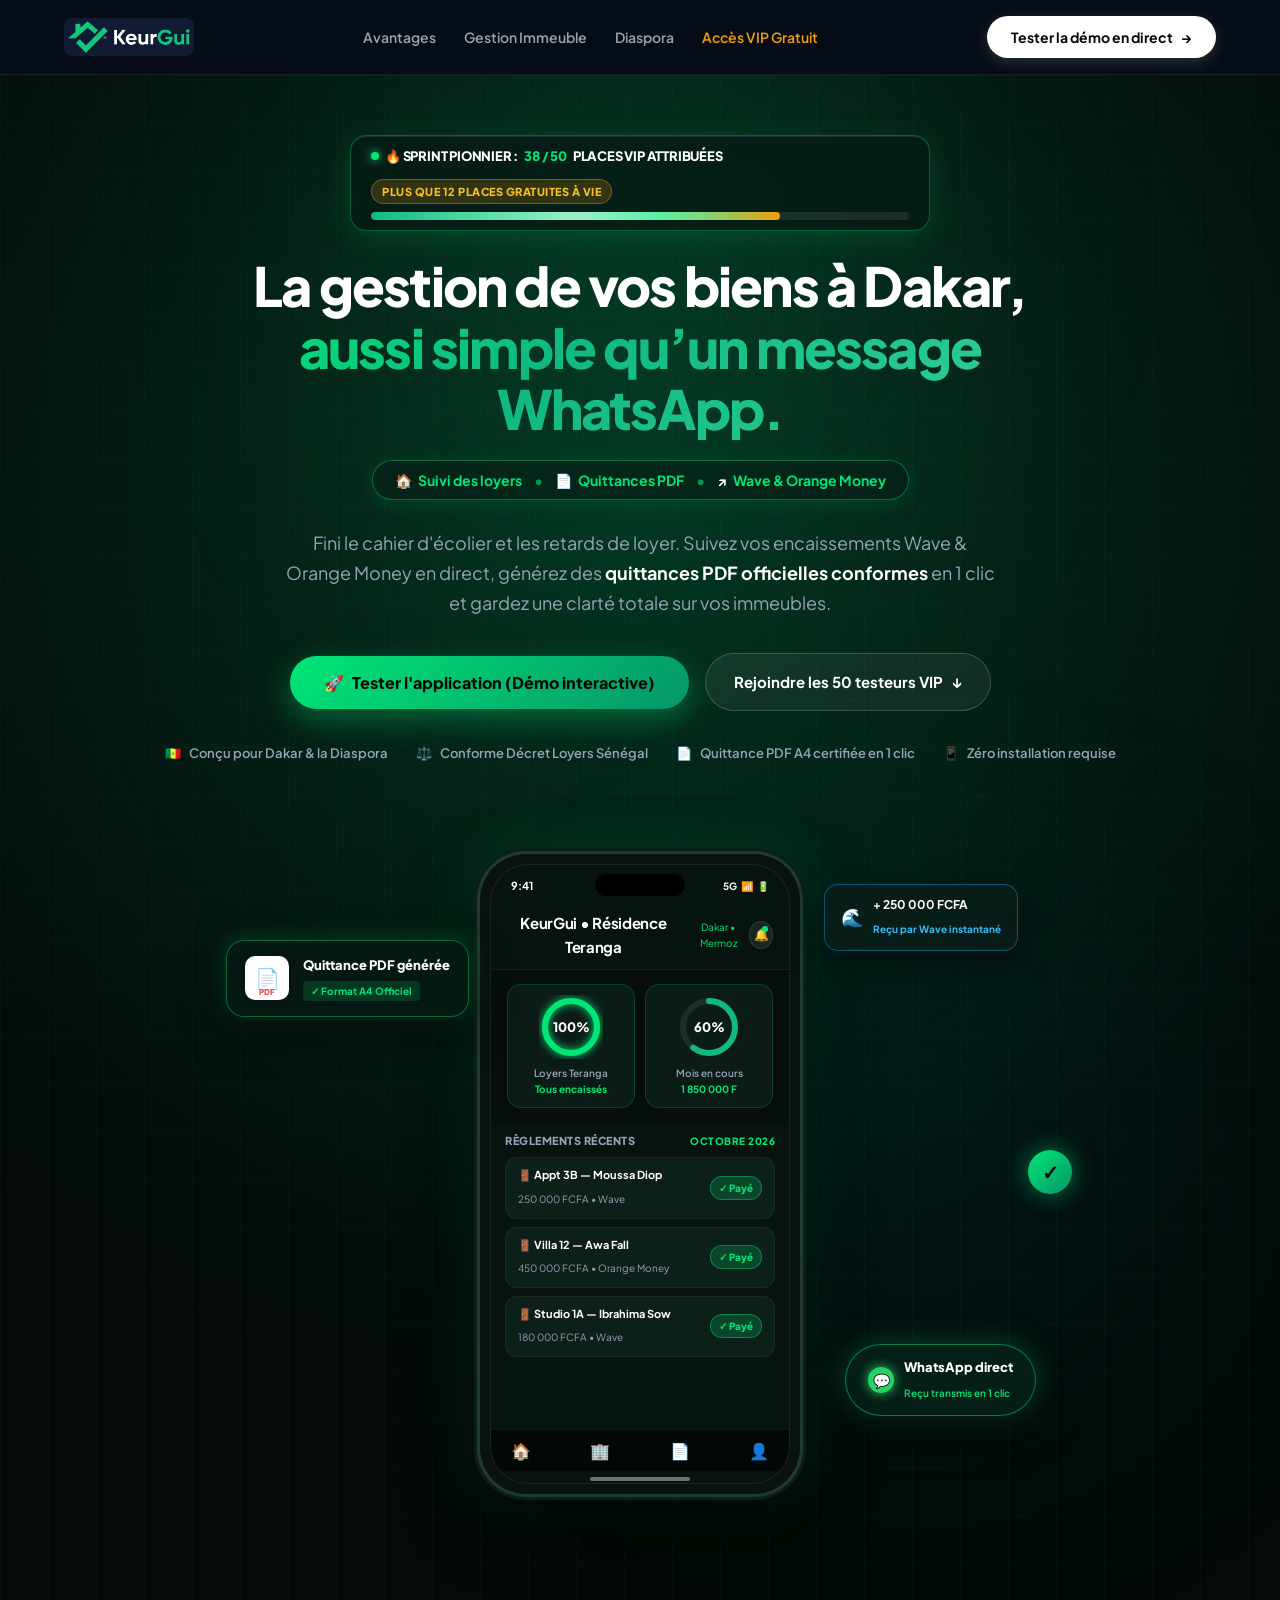
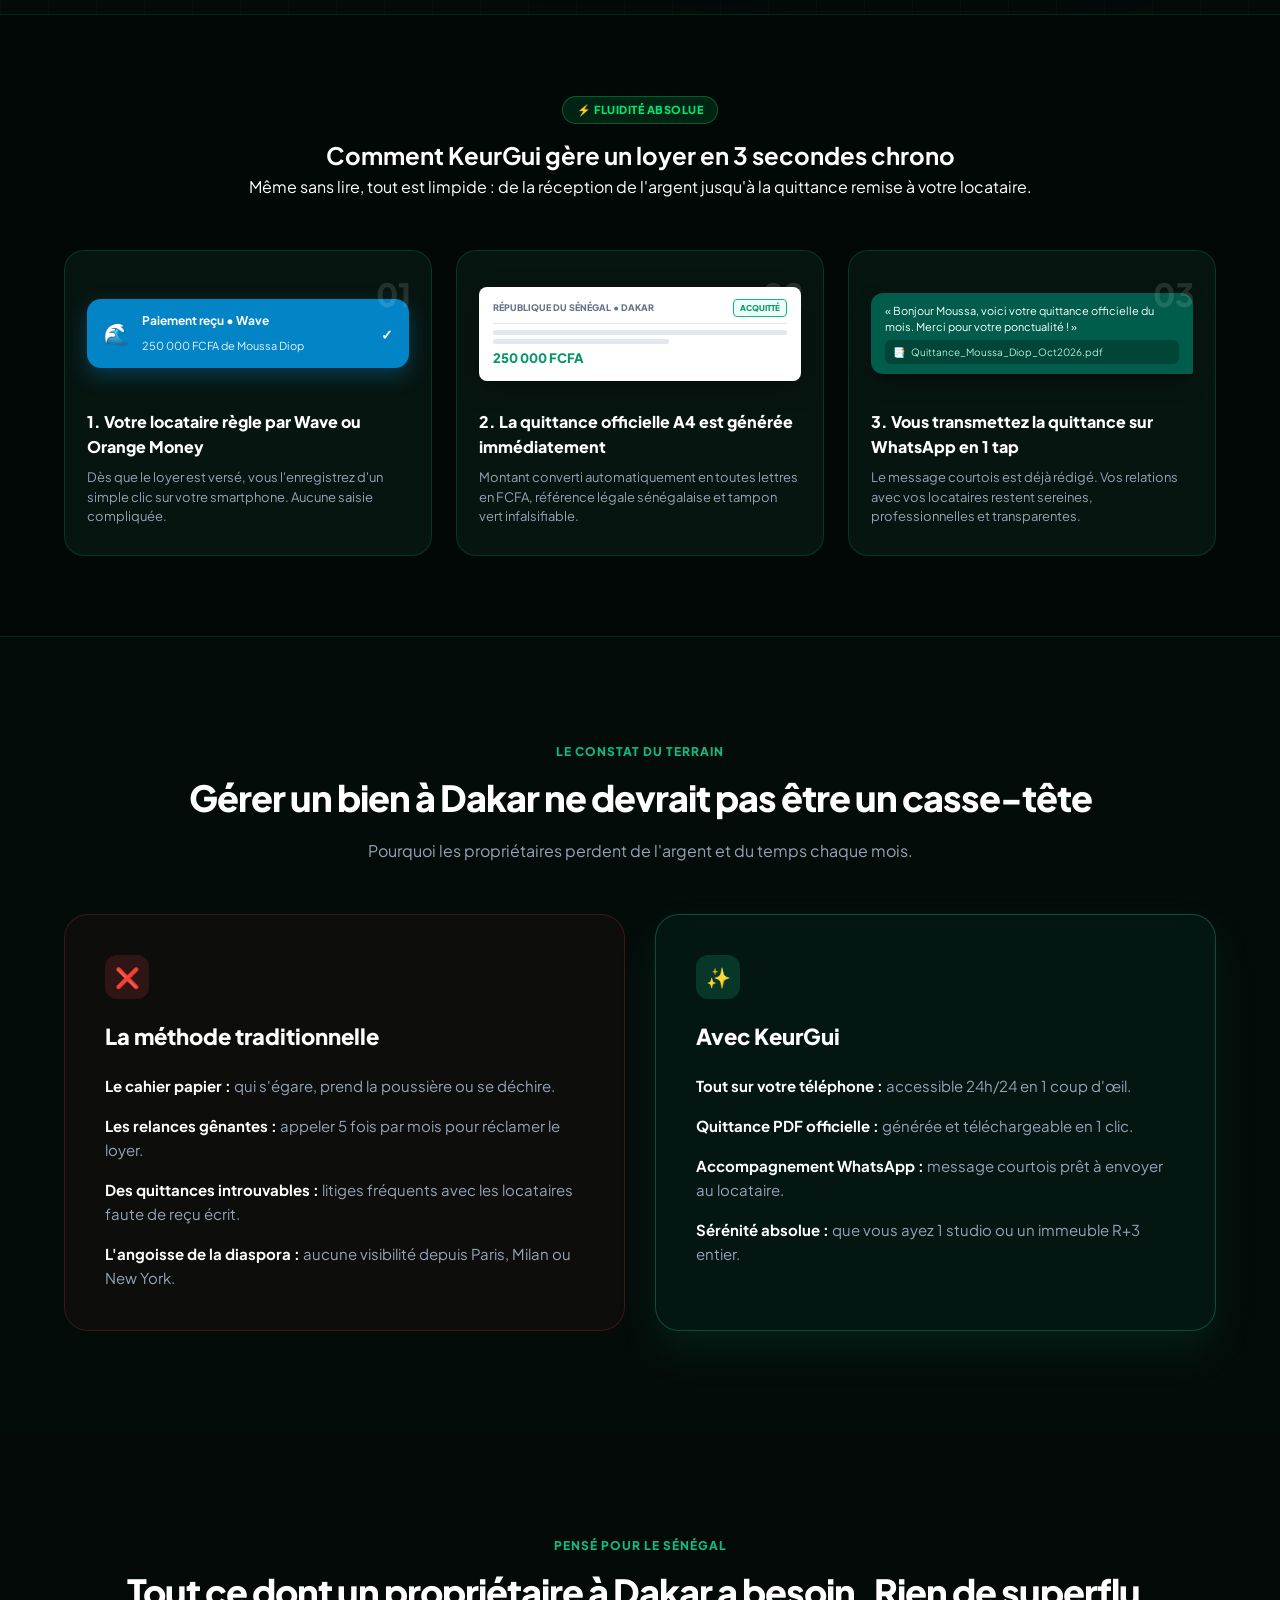
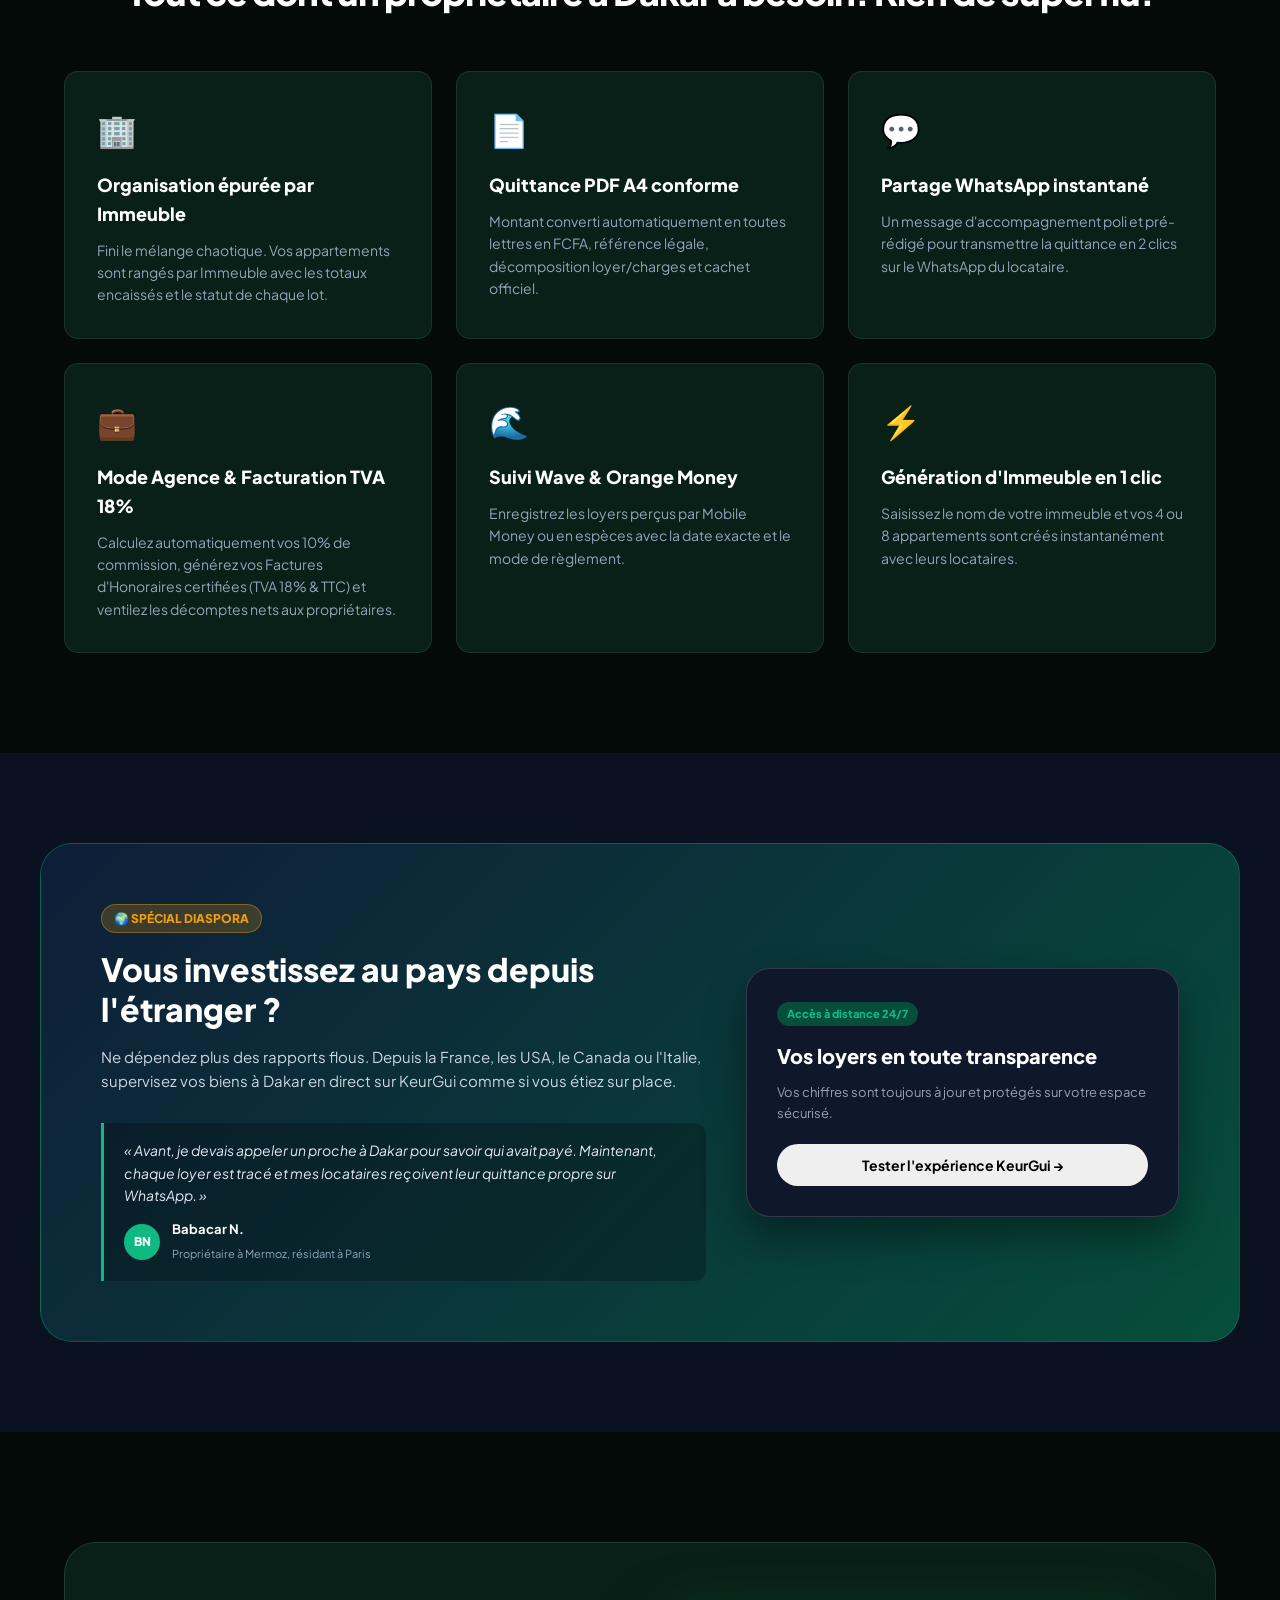
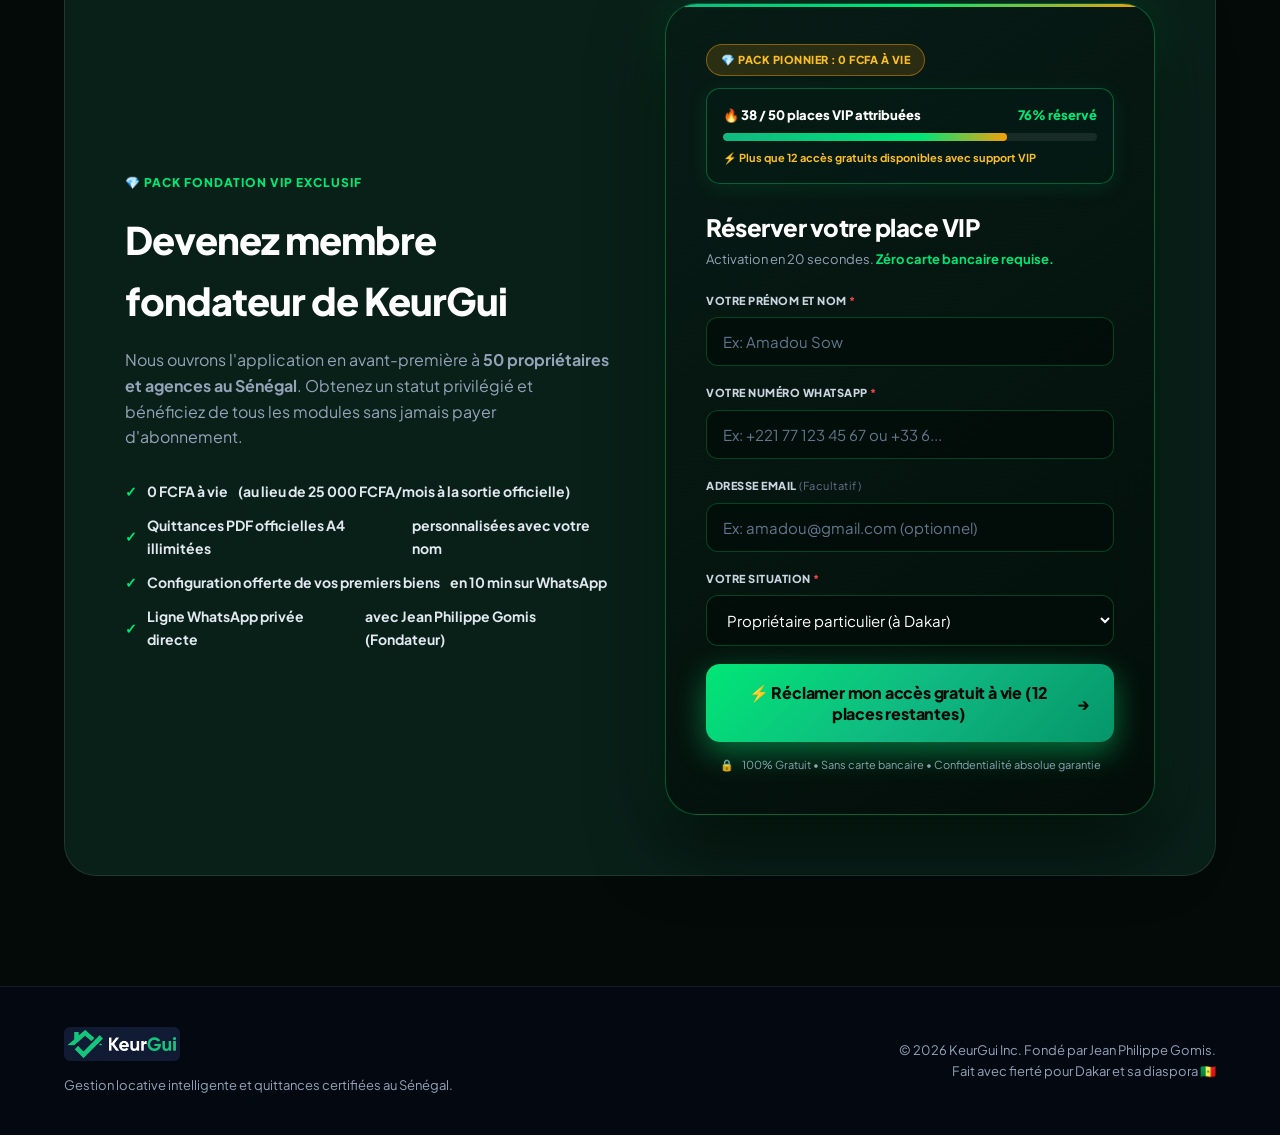
==== commit 3aefb6f4: "feat(app): periodic multi-year calendar engine, zero pre-filled forms, toast notifications and luxur" ====
--- a/index.html
+++ b/index.html
@@ -448,18 +448,23 @@
     <div class="container">
       <div class="vip-wrapper">
         <div class="vip-intro">
-          <span class="section-tag" style="color: #10b981;">OFFRE PIONNIER LIMITÉE</span>
+          <span class="section-tag" style="color: #00e676;">💎 PACK FONDATION VIP EXCLUSIF</span>
           <h2>Devenez membre fondateur de KeurGui</h2>
-          <p>Nous ouvrons l'application en priorité à <strong>50 propriétaires et agences au Sénégal</strong>. Bénéficiez d'un accès gratuit à vie et d'un accompagnement personnalisé.</p>
+          <p>Nous ouvrons l'application en avant-première à <strong>50 propriétaires et agences au Sénégal</strong>. Obtenez un statut privilégié et bénéficiez de tous les modules sans jamais payer d'abonnement.</p>
           
           <div class="vip-perks">
-            <div class="perk-item">✓ 100% gratuit pour vos premiers biens</div>
-            <div class="perk-item">✓ Quittances PDF personnalisées à votre nom</div>
-            <div class="perk-item">✓ Vos remarques intégrées directement par notre équipe</div>
+            <div class="perk-item"><span style="color:#00e676;">✓</span> <strong>0 FCFA à vie</strong> (au lieu de 25 000 FCFA/mois à la sortie officielle)</div>
+            <div class="perk-item"><span style="color:#00e676;">✓</span> <strong>Quittances PDF officielles A4 illimitées</strong> personnalisées avec votre nom</div>
+            <div class="perk-item"><span style="color:#00e676;">✓</span> <strong>Configuration offerte de vos premiers biens</strong> en 10 min sur WhatsApp</div>
+            <div class="perk-item"><span style="color:#00e676;">✓</span> <strong>Ligne WhatsApp privée directe</strong> avec Jean Philippe Gomis (Fondateur)</div>
           </div>
         </div>
 
         <div class="vip-form-box">
+          <div class="vip-value-badge">
+            <span>💎 PACK PIONNIER : 0 FCFA À VIE</span>
+          </div>
+
           <!-- WIDGET RARETÉ & URGENCE FORMULAIRE ($100M OFFERS) -->
           <div class="vip-scarcity-card">
             <div class="vip-scarcity-header">
@@ -469,12 +474,12 @@
             <div class="vip-scarcity-track">
               <div class="vip-scarcity-fill" style="width: 76%;"></div>
             </div>
-            <span class="vip-scarcity-sub">⚡ Plus que 12 accès gratuits avec accompagnement du fondateur</span>
+            <span class="vip-scarcity-sub">⚡ Plus que 12 accès gratuits disponibles avec support VIP</span>
           </div>
 
           <form id="vipEarlyAccessForm" onsubmit="handleVipSignup(event)">
             <h3>Réserver votre place VIP</h3>
-            <p class="form-sub">Inscription en 20 secondes sans carte bancaire.</p>
+            <p class="form-sub">Activation en 20 secondes. <strong>Zéro carte bancaire requise.</strong></p>
 
             <div class="form-field">
               <label>Votre Prénom et Nom <span style="color:#ef4444;">*</span></label>
@@ -502,11 +507,13 @@
             </div>
 
             <button type="submit" id="vipSubmitBtn" class="btn btn-vip-submit">
-              <span>Rejoindre les 50 Pionniers</span>
-              <span>⚡</span>
+              <span>⚡ Réclamer mon accès gratuit à vie (12 places restantes)</span>
+              <span>→</span>
             </button>
 
-            <small class="form-privacy">🔒 Vos informations restent strictement confidentielles.</small>
+            <small class="form-privacy">
+              <span>🔒</span> 100% Gratuit • Sans carte bancaire • Confidentialité absolue garantie
+            </small>
           </form>
 
           <div id="vipSuccessBox" class="vip-success-box" style="display: none;">
--- a/landing.css
+++ b/landing.css
@@ -1403,76 +1403,156 @@
   gap: 10px;
 }
 
-/* Le formulaire */
+/* Le formulaire VIP Ultra-Élégant ($100M Offers Dark Luxury Glassmorphism) */
 .vip-form-box {
-  background: #ffffff;
-  color: var(--gray-800);
-  padding: 36px;
-  border-radius: var(--radius-lg);
-  box-shadow: 0 25px 60px rgba(0, 0, 0, 0.4);
+  background: linear-gradient(145deg, rgba(8, 28, 22, 0.95) 0%, rgba(3, 14, 10, 0.98) 100%);
+  border: 1px solid rgba(0, 230, 118, 0.35);
+  border-radius: var(--radius-xl);
+  padding: 40px;
+  box-shadow: 0 30px 70px rgba(0, 0, 0, 0.7), 0 0 50px rgba(0, 230, 118, 0.15);
+  backdrop-filter: blur(20px);
+  position: relative;
+  overflow: hidden;
+  color: #ffffff;
+}
+
+.vip-form-box::before {
+  content: '';
+  position: absolute;
+  top: 0; left: 0; right: 0; height: 3px;
+  background: linear-gradient(90deg, #10b981 0%, #00e676 50%, #f59e0b 100%);
+}
+
+.vip-value-badge {
+  display: inline-flex;
+  align-items: center;
+  gap: 8px;
+  background: rgba(245, 158, 11, 0.15);
+  border: 1px solid rgba(245, 158, 11, 0.45);
+  color: #fbbf24;
+  padding: 6px 14px;
+  border-radius: 999px;
+  font-size: 11px;
+  font-weight: 800;
+  letter-spacing: 0.5px;
+  text-transform: uppercase;
+  margin-bottom: 12px;
 }
 
 .vip-form-box h3 {
-  font-size: 20px;
-  font-weight: 800;
-  color: var(--dark-surface);
-}
-
-.form-sub {
-  font-size: 12px;
-  color: var(--gray-600);
-  margin-bottom: 20px;
+  font-size: 24px;
+  font-weight: 900;
+  color: #ffffff;
+  letter-spacing: -0.5px;
+  margin-bottom: 4px;
+}
+
+.vip-form-box .form-sub {
+  font-size: 13px;
+  color: #94a3b8;
+  margin-bottom: 22px;
+  line-height: 1.5;
+}
+
+.vip-form-box .form-sub strong {
+  color: var(--emerald-bright);
 }
 
 .form-field {
-  margin-bottom: 16px;
-}
-
-.form-field label {
+  margin-bottom: 18px;
+}
+
+.vip-form-box .form-field label {
   display: block;
-  font-size: 12px;
-  font-weight: 700;
-  color: var(--gray-600);
-  margin-bottom: 6px;
+  font-size: 11px;
+  font-weight: 800;
+  color: #cbd5e1;
+  margin-bottom: 8px;
   text-transform: uppercase;
-}
-
-.form-field input, .form-field select {
+  letter-spacing: 0.5px;
+}
+
+.vip-form-box .form-field input, 
+.vip-form-box .form-field select {
   width: 100%;
-  padding: 12px 14px;
-  font-size: 14px;
+  padding: 14px 16px;
+  font-size: 15px;
   font-family: inherit;
-  border: 1px solid var(--gray-200);
-  border-radius: 8px;
+  background: rgba(3, 14, 10, 0.85);
+  border: 1px solid rgba(0, 230, 118, 0.25);
+  border-radius: 12px;
+  color: #ffffff;
   outline: none;
-}
-
-.form-field input:focus, .form-field select:focus {
-  border-color: var(--primary);
-}
-
+  transition: all 0.25s ease;
+}
+
+.vip-form-box .form-field input::placeholder {
+  color: #64748b;
+}
+
+.vip-form-box .form-field select option {
+  background: #061c16;
+  color: #ffffff;
+}
+
+.vip-form-box .form-field input:focus, 
+.vip-form-box .form-field select:focus {
+  border-color: var(--emerald-bright);
+  box-shadow: 0 0 0 3px rgba(0, 230, 118, 0.25), 0 0 20px rgba(0, 230, 118, 0.2);
+  background: rgba(4, 18, 13, 0.95);
+}
+
+/* Appel à l'action ultra-convaincant avec glow et animation */
 .btn-vip-submit {
   width: 100%;
-  background: #059669;
-  color: #ffffff;
-  font-size: 15px;
-  font-weight: 800;
-  padding: 14px;
-  border-radius: 8px;
-  margin-top: 10px;
-  box-shadow: 0 4px 15px rgba(5, 150, 105, 0.3);
+  background: linear-gradient(135deg, #00e676 0%, #10b981 50%, #059669 100%);
+  color: #030a08;
+  font-size: 16px;
+  font-weight: 900;
+  padding: 18px 24px;
+  border-radius: 14px;
+  border: none;
+  cursor: pointer;
+  margin-top: 14px;
+  box-shadow: 0 10px 30px rgba(0, 230, 118, 0.45);
+  display: flex;
+  align-items: center;
+  justify-content: center;
+  gap: 10px;
+  letter-spacing: -0.2px;
+  transition: all 0.3s cubic-bezier(0.16, 1, 0.3, 1);
+  position: relative;
+  overflow: hidden;
+}
+
+.btn-vip-submit::before {
+  content: '';
+  position: absolute;
+  top: 0; left: -100%;
+  width: 100%; height: 100%;
+  background: linear-gradient(90deg, transparent, rgba(255, 255, 255, 0.3), transparent);
+  transition: left 0.6s ease;
+}
+
+.btn-vip-submit:hover::before {
+  left: 100%;
 }
 
 .btn-vip-submit:hover {
-  background: #047857;
+  transform: translateY(-3px) scale(1.02);
+  box-shadow: 0 16px 45px rgba(0, 230, 118, 0.65);
+  color: #000000;
 }
 
 .form-privacy {
-  display: block;
+  display: flex;
+  align-items: center;
+  justify-content: center;
+  gap: 8px;
   text-align: center;
   font-size: 11px;
-  color: var(--gray-400);
-  margin-top: 12px;
+  color: #94a3b8;
+  margin-top: 14px;
 }
 
 .vip-success-box {
@@ -1729,30 +1809,32 @@
 }
 
 .modal-quick-box {
-  background: #ffffff;
-  color: #1e293b;
+  background: linear-gradient(145deg, #071c15 0%, #030d0a 100%);
+  border: 1px solid rgba(0, 230, 118, 0.4);
+  color: #ffffff;
   width: 100%;
   max-width: 480px;
-  border-radius: 20px;
-  padding: 34px;
+  border-radius: 24px;
+  padding: 36px;
   position: relative;
-  box-shadow: 0 25px 60px rgba(0, 0, 0, 0.5);
+  box-shadow: 0 30px 80px rgba(0, 0, 0, 0.8), 0 0 50px rgba(0, 230, 118, 0.2);
   animation: slideUpModal 0.3s cubic-bezier(0.16, 1, 0.3, 1);
+  backdrop-filter: blur(20px);
 }
 
 .modal-close-btn {
   position: absolute;
   top: 18px;
   right: 18px;
-  background: #f1f5f9;
-  border: none;
+  background: rgba(255, 255, 255, 0.08);
+  border: 1px solid rgba(255, 255, 255, 0.12);
   width: 34px;
   height: 34px;
   border-radius: 50%;
   font-size: 14px;
   font-weight: 700;
   cursor: pointer;
-  color: #64748b;
+  color: #94a3b8;
   display: flex;
   align-items: center;
   justify-content: center;
@@ -1760,38 +1842,70 @@
 }
 
 .modal-close-btn:hover {
-  background: #e2e8f0;
-  color: #0f172a;
+  background: rgba(239, 68, 68, 0.2);
+  border-color: #ef4444;
+  color: #ef4444;
   transform: rotate(90deg);
 }
 
 .qa-badge {
   display: inline-block;
-  background: #ecfdf5;
-  color: #059669;
+  background: rgba(0, 230, 118, 0.15);
+  color: var(--emerald-bright);
   font-size: 11px;
   font-weight: 800;
-  padding: 4px 12px;
+  padding: 4px 14px;
   border-radius: 999px;
   margin-bottom: 12px;
-  border: 1px solid #a7f3d0;
+  border: 1px solid rgba(0, 230, 118, 0.4);
   letter-spacing: 0.5px;
   text-transform: uppercase;
 }
 
 .modal-quick-box h3 {
-  font-size: 22px;
+  font-size: 24px;
   font-weight: 900;
-  color: #0f172a;
+  color: #ffffff;
   margin-bottom: 6px;
-  letter-spacing: -0.3px;
+  letter-spacing: -0.4px;
 }
 
 .qa-sub {
   font-size: 13px;
-  color: #64748b;
+  color: #94a3b8;
   line-height: 1.5;
   margin-bottom: 20px;
+}
+
+.modal-quick-box .form-field label {
+  color: #cbd5e1;
+  font-size: 11px;
+  font-weight: 800;
+  letter-spacing: 0.5px;
+}
+
+.modal-quick-box .form-field input,
+.modal-quick-box .form-field select {
+  background: rgba(3, 14, 10, 0.85);
+  border: 1px solid rgba(0, 230, 118, 0.25);
+  color: #ffffff;
+  border-radius: 12px;
+  padding: 13px 14px;
+  font-size: 14px;
+  width: 100%;
+  outline: none;
+  transition: all 0.2s ease;
+}
+
+.modal-quick-box .form-field select option {
+  background: #061c16;
+  color: #ffffff;
+}
+
+.modal-quick-box .form-field input:focus,
+.modal-quick-box .form-field select:focus {
+  border-color: var(--emerald-bright);
+  box-shadow: 0 0 0 3px rgba(0, 230, 118, 0.25);
 }
 
 @media (max-width: 600px) {
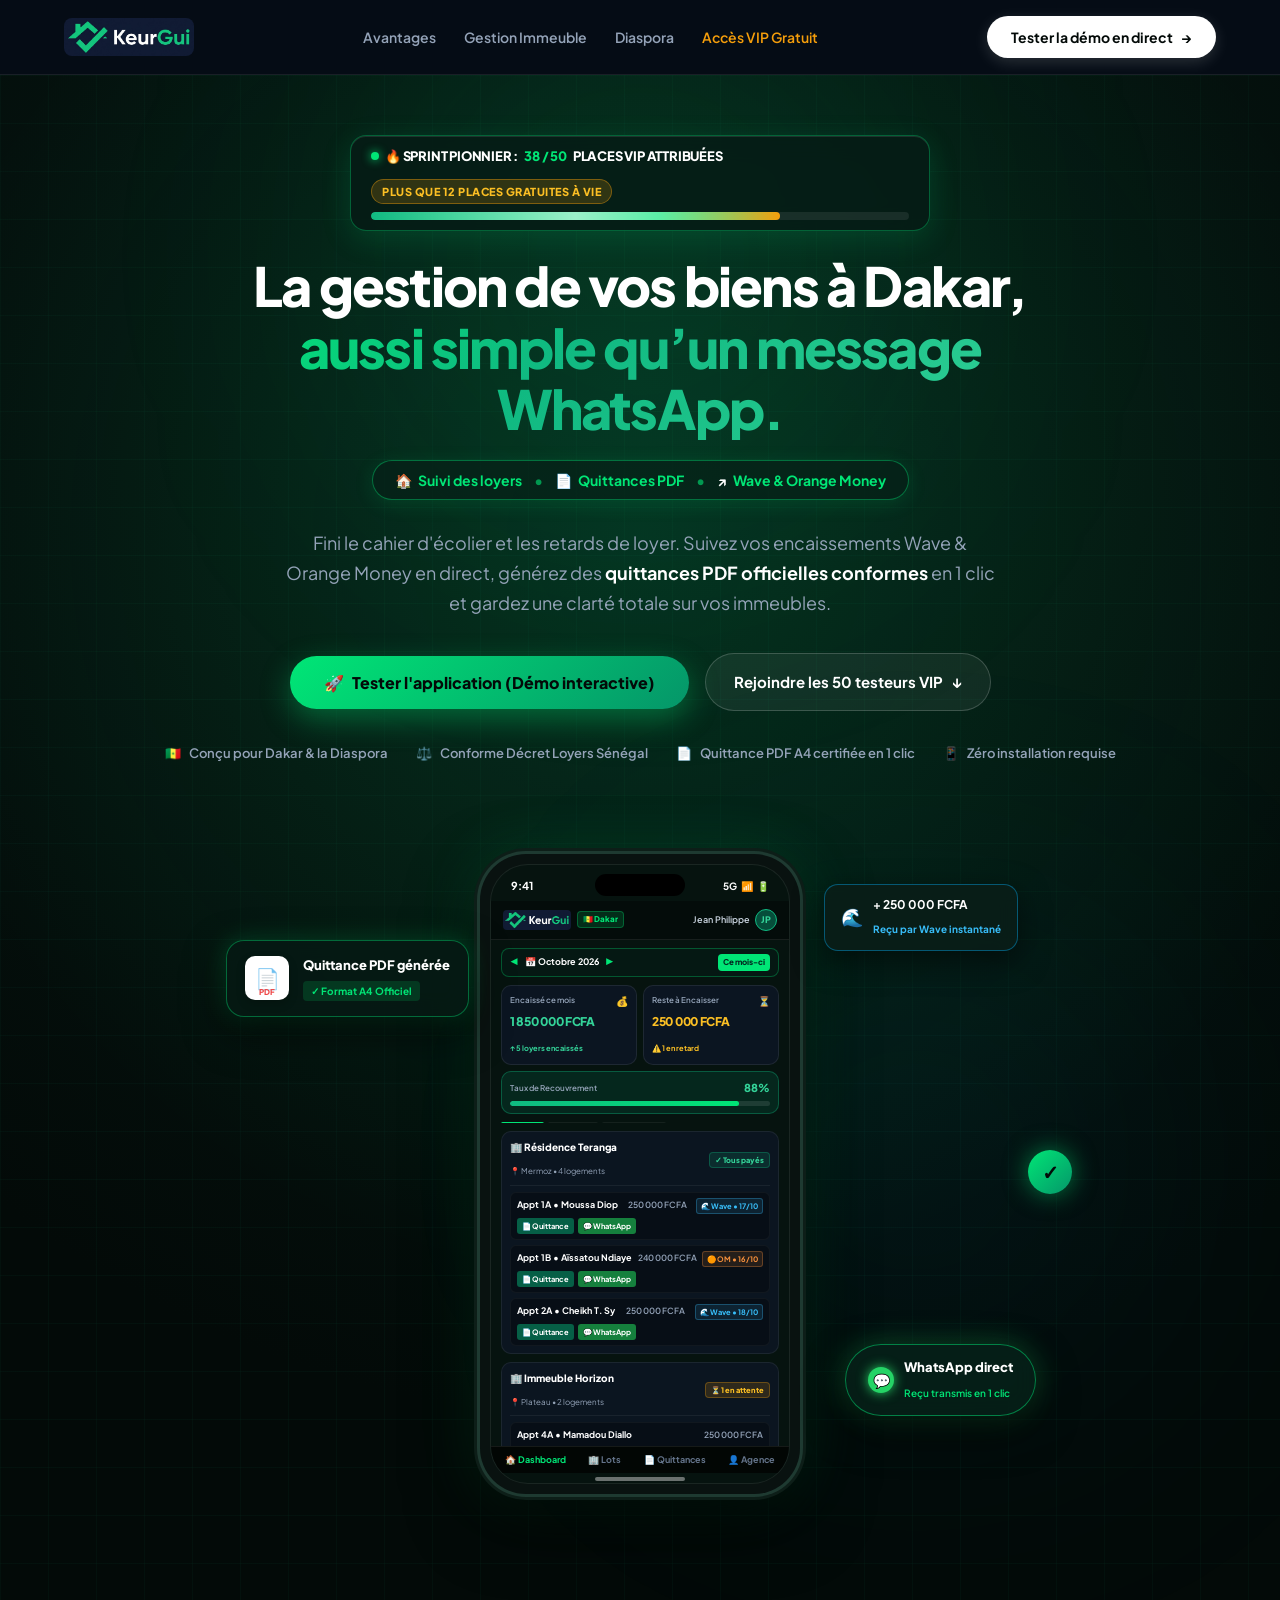
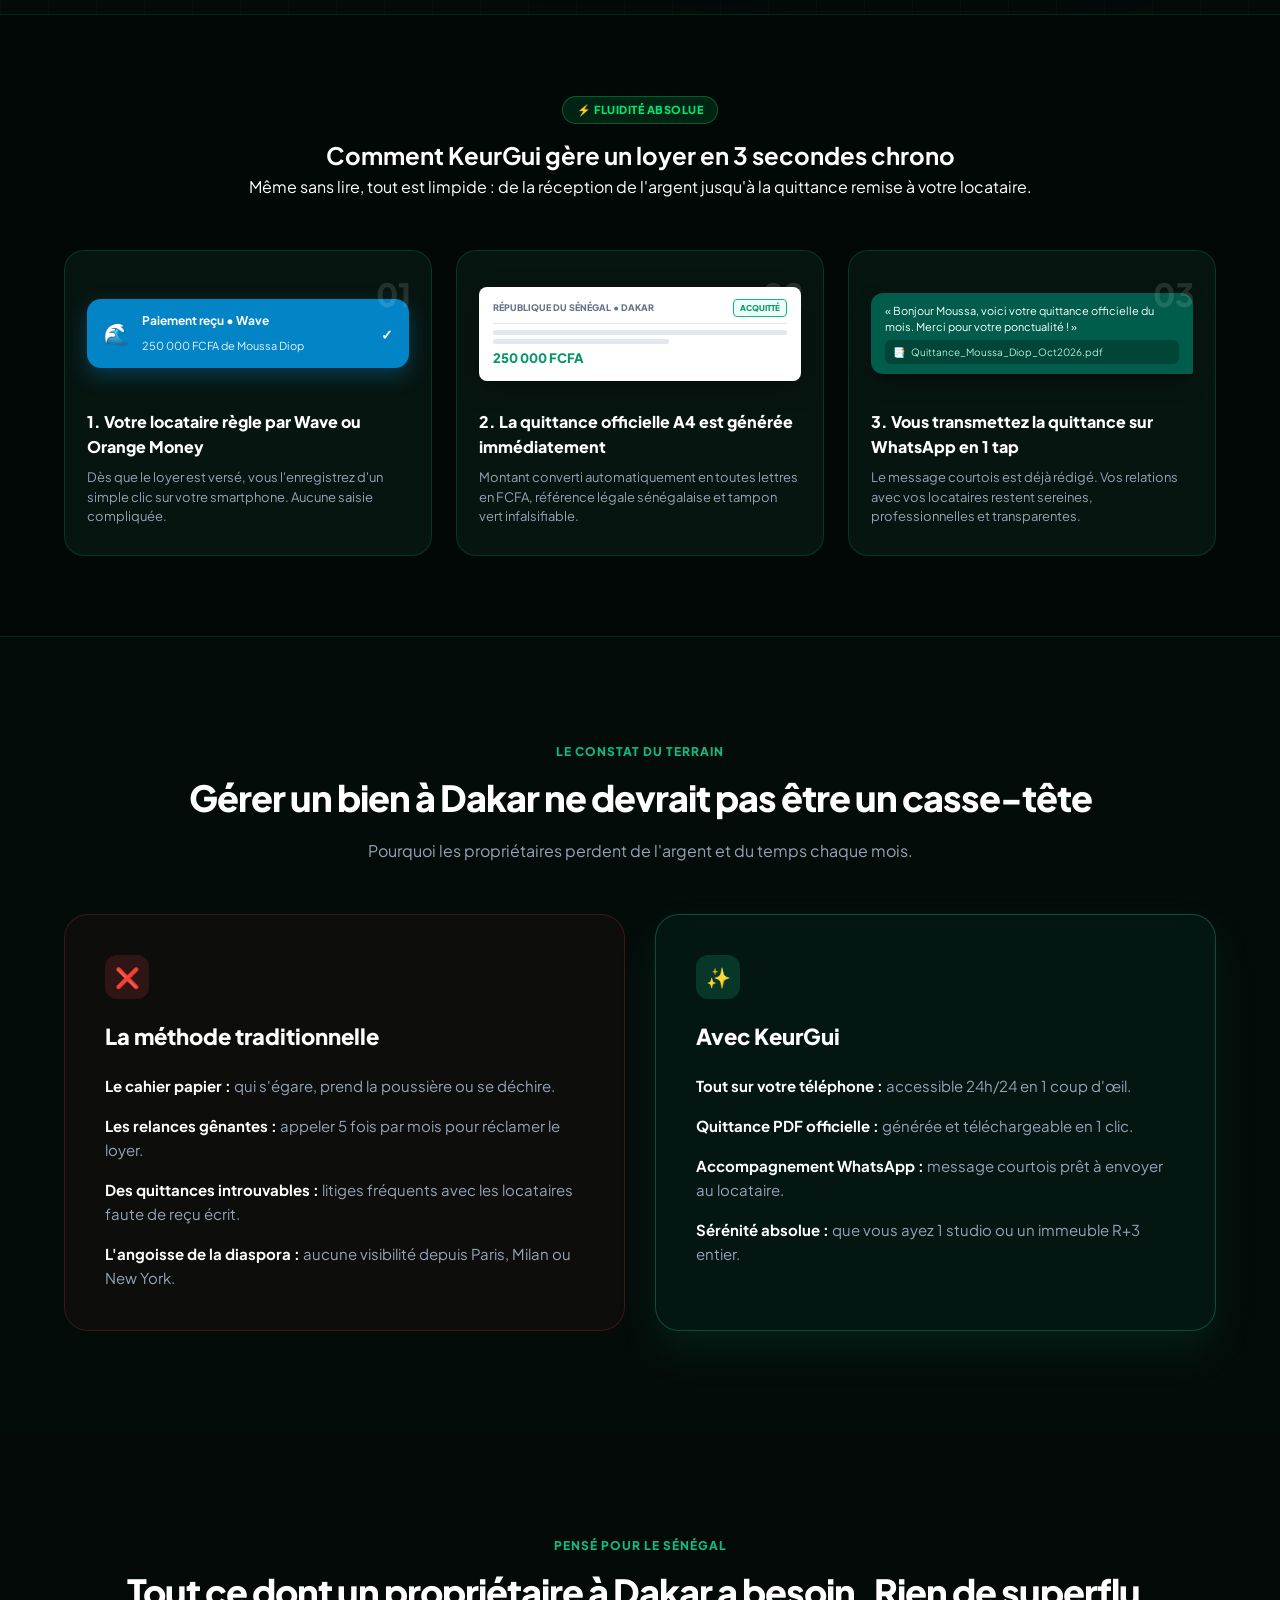
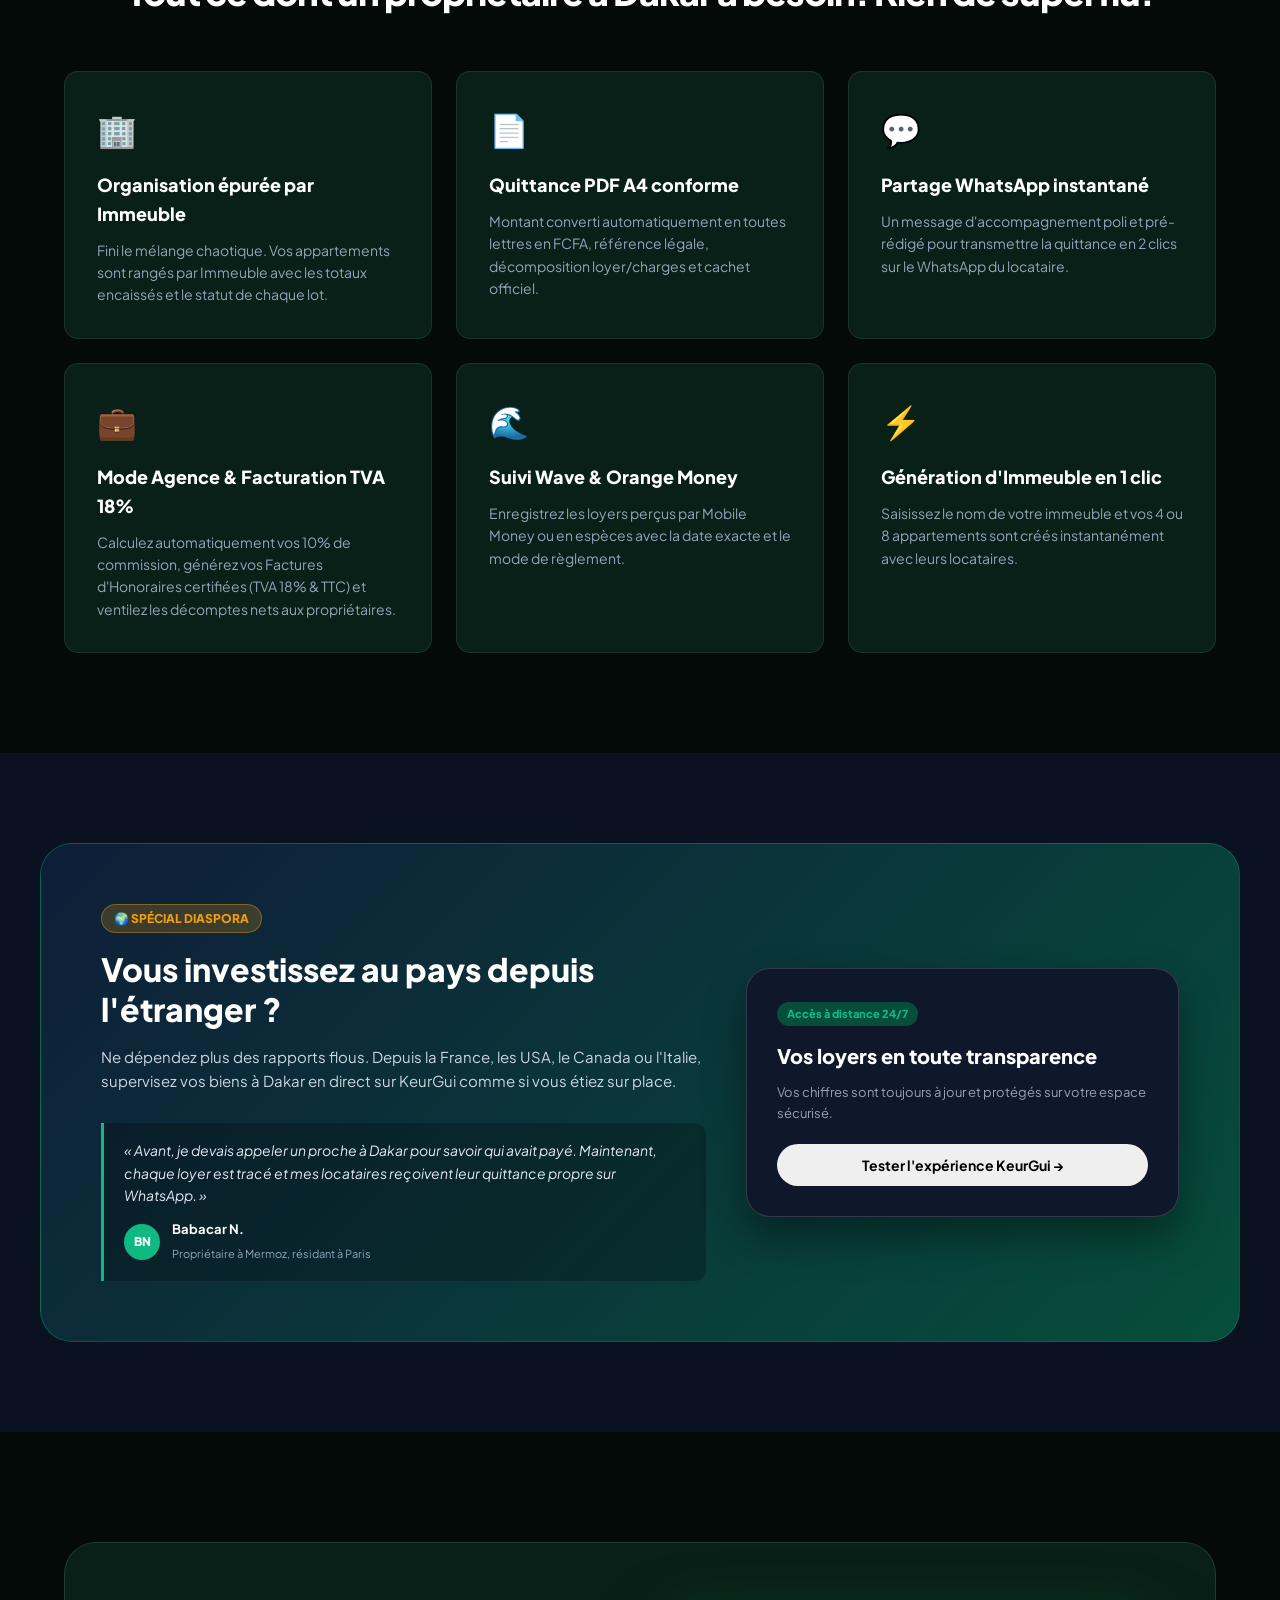
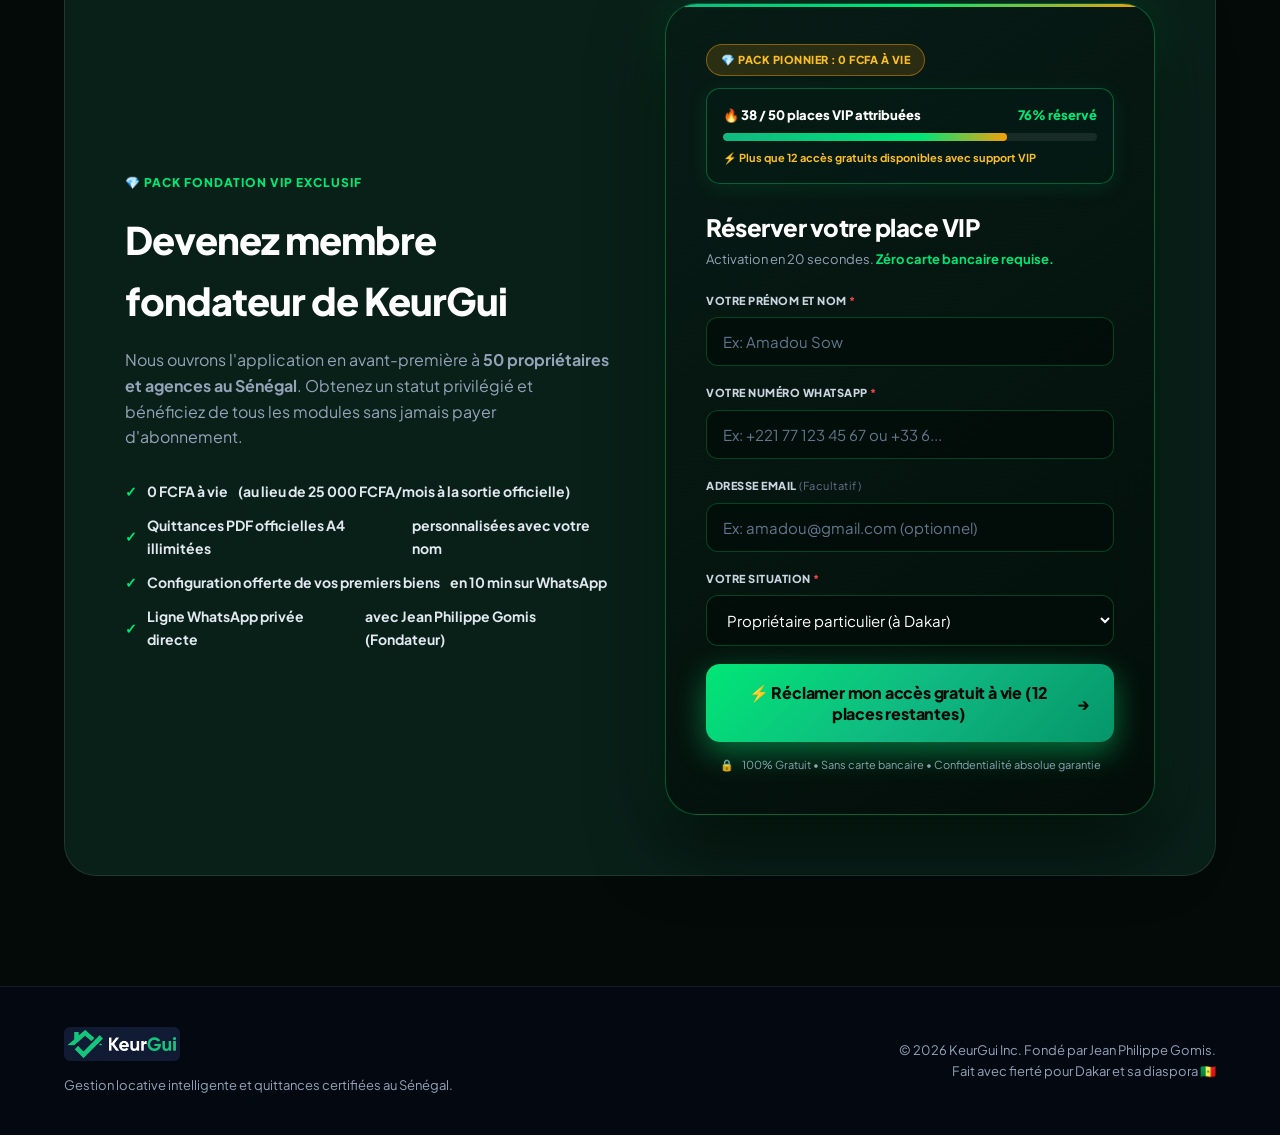
==== commit 1042ce80: "feat(showcase): embed real authentic KeurGui dashboard in 3D phone mockup and add vercel cache busti" ====
--- a/index.html
+++ b/index.html
@@ -174,82 +174,154 @@
               </div>
             </div>
 
-            <!-- Application Top Bar -->
-            <div class="app-screen-header">
-              <div class="app-brand-mini">
-                <strong>KeurGui • Résidence Teranga</strong>
-                <small>Dakar • Mermoz</small>
-              </div>
-              <div class="app-notif-btn">
-                🔔
-              </div>
-            </div>
-
-            <!-- JAUGES CIRCULAIRES DE RECOUVREMENT (COMME LA BANNIÈRE) -->
-            <div class="screen-gauges-row">
-              <div class="gauge-card">
-                <div class="gauge-svg-wrapper">
-                  <svg class="gauge-svg" viewBox="0 0 64 64">
-                    <circle class="gauge-track" cx="32" cy="32" r="26"></circle>
-                    <circle class="gauge-bar-green" cx="32" cy="32" r="26"></circle>
-                  </svg>
-                  <span class="gauge-label-inner">100%</span>
+            <!-- HEADER RÉEL DU DASHBOARD KEURGUI -->
+            <div class="phone-dash-header">
+              <div class="phone-dash-brand">
+                <img src="logo-banner.png" alt="KeurGui" class="phone-dash-logo">
+                <span class="phone-dash-pill">🇸🇳 Dakar</span>
+              </div>
+              <div class="phone-dash-profile">
+                <span class="phone-user-chip">Jean Philippe</span>
+                <div class="phone-user-avatar">JP</div>
+              </div>
+            </div>
+
+            <!-- DASHBOARD VIEWPORT (SCROLLABLE & ULTRA-RÉALISTE) -->
+            <div class="phone-dash-viewport">
+
+              <!-- BARRE DE PÉRIODE MENSUELLE (MOTEUR CALENDRIER KEURGUI) -->
+              <div class="phone-period-bar">
+                <div class="phone-period-ctrls">
+                  <span class="p-arrow">◀</span>
+                  <span class="p-active-month">📅 Octobre 2026</span>
+                  <span class="p-arrow">▶</span>
                 </div>
-                <span class="gauge-title">Loyers Teranga</span>
-                <span class="gauge-sub">Tous encaissés</span>
-              </div>
-
-              <div class="gauge-card">
-                <div class="gauge-svg-wrapper">
-                  <svg class="gauge-svg" viewBox="0 0 64 64">
-                    <circle class="gauge-track" cx="32" cy="32" r="26"></circle>
-                    <circle class="gauge-bar-emerald" cx="32" cy="32" r="26"></circle>
-                  </svg>
-                  <span class="gauge-label-inner">60%</span>
+                <span class="p-today-badge">Ce mois-ci</span>
+              </div>
+
+              <!-- LES 3 VRAIES STAT CARDS OFFICIELLES KEURGUI -->
+              <div class="phone-stats-cards">
+                <!-- Stat 1 : Encaissé -->
+                <div class="p-stat-card p-stat-success">
+                  <div class="p-stat-top">
+                    <span class="p-stat-title">Encaissé ce mois</span>
+                    <span class="p-stat-icon">💰</span>
+                  </div>
+                  <div class="p-stat-num">1 850 000 FCFA</div>
+                  <span class="p-stat-sub">↑ 5 loyers encaissés</span>
                 </div>
-                <span class="gauge-title">Mois en cours</span>
-                <span class="gauge-sub">1 850 000 F</span>
-              </div>
-            </div>
-
-            <!-- LISTE DES LOCATAIRES RÉELS AVEC BADGE VERT PAYÉ -->
-            <div class="screen-payments-list">
-              <div class="screen-section-title">
-                <span>Règlements Récents</span>
-                <span style="color:var(--emerald-bright); font-size:10px;">Octobre 2026</span>
-              </div>
-
-              <div class="unit-pay-row">
-                <div class="unit-info">
-                  <span class="unit-name">🚪 Appt 3B — Moussa Diop</span>
-                  <span class="unit-meta">250 000 FCFA • Wave</span>
+
+                <!-- Stat 2 : Reste à Encaisser -->
+                <div class="p-stat-card p-stat-warning">
+                  <div class="p-stat-top">
+                    <span class="p-stat-title">Reste à Encaisser</span>
+                    <span class="p-stat-icon">⏳</span>
+                  </div>
+                  <div class="p-stat-num">250 000 FCFA</div>
+                  <span class="p-stat-sub">⚠️ 1 en retard</span>
                 </div>
-                <span class="unit-badge-paye">✓ Payé</span>
-              </div>
-
-              <div class="unit-pay-row">
-                <div class="unit-info">
-                  <span class="unit-name">🚪 Villa 12 — Awa Fall</span>
-                  <span class="unit-meta">450 000 FCFA • Orange Money</span>
+
+                <!-- Stat 3 : Taux de Recouvrement -->
+                <div class="p-stat-card p-stat-rate">
+                  <div class="p-stat-top">
+                    <span class="p-stat-title">Taux de Recouvrement</span>
+                    <span class="p-stat-rate-val">88%</span>
+                  </div>
+                  <div class="p-rate-track">
+                    <div class="p-rate-fill" style="width: 88%;"></div>
+                  </div>
                 </div>
-                <span class="unit-badge-paye">✓ Payé</span>
-              </div>
-
-              <div class="unit-pay-row">
-                <div class="unit-info">
-                  <span class="unit-name">🚪 Studio 1A — Ibrahima Sow</span>
-                  <span class="unit-meta">180 000 FCFA • Wave</span>
+              </div>
+
+              <!-- ONGLETS DE FILTRES OFFICIELS -->
+              <div class="phone-filter-bar">
+                <span class="p-filter-pill active">Tous (6)</span>
+                <span class="p-filter-pill">Payés (5)</span>
+                <span class="p-filter-pill">En attente (1)</span>
+              </div>
+
+              <!-- VRAI IMMEUBLE 1 : RÉSIDENCE TERANGA (MERMOZ) -->
+              <div class="phone-building-box">
+                <div class="phone-bld-header">
+                  <div>
+                    <div class="p-bld-title">🏢 Résidence Teranga</div>
+                    <small class="p-bld-loc">📍 Mermoz • 4 logements</small>
+                  </div>
+                  <span class="p-bld-chip-ok">✓ Tous payés</span>
                 </div>
-                <span class="unit-badge-paye">✓ Payé</span>
-              </div>
-            </div>
-
-            <!-- Bottom Navigation Bar -->
+
+                <div class="phone-bld-units">
+                  <div class="phone-unit-row">
+                    <div class="p-u-info">
+                      <strong>Appt 1A • Moussa Diop</strong>
+                      <span class="p-u-rent">250 000 FCFA</span>
+                      <span class="p-u-badge-wave">🌊 Wave • 17/10</span>
+                    </div>
+                    <div class="p-u-actions">
+                      <span class="p-btn-pdf">📄 Quittance</span>
+                      <span class="p-btn-wa">💬 WhatsApp</span>
+                    </div>
+                  </div>
+
+                  <div class="phone-unit-row">
+                    <div class="p-u-info">
+                      <strong>Appt 1B • Aïssatou Ndiaye</strong>
+                      <span class="p-u-rent">240 000 FCFA</span>
+                      <span class="p-u-badge-om">🟠 OM • 16/10</span>
+                    </div>
+                    <div class="p-u-actions">
+                      <span class="p-btn-pdf">📄 Quittance</span>
+                      <span class="p-btn-wa">💬 WhatsApp</span>
+                    </div>
+                  </div>
+
+                  <div class="phone-unit-row">
+                    <div class="p-u-info">
+                      <strong>Appt 2A • Cheikh T. Sy</strong>
+                      <span class="p-u-rent">250 000 FCFA</span>
+                      <span class="p-u-badge-wave">🌊 Wave • 18/10</span>
+                    </div>
+                    <div class="p-u-actions">
+                      <span class="p-btn-pdf">📄 Quittance</span>
+                      <span class="p-btn-wa">💬 WhatsApp</span>
+                    </div>
+                  </div>
+                </div>
+              </div>
+
+              <!-- VRAI IMMEUBLE 2 : IMMEUBLE HORIZON (PLATEAU) -->
+              <div class="phone-building-box">
+                <div class="phone-bld-header">
+                  <div>
+                    <div class="p-bld-title">🏢 Immeuble Horizon</div>
+                    <small class="p-bld-loc">📍 Plateau • 2 logements</small>
+                  </div>
+                  <span class="p-bld-chip-warn">⏳ 1 en attente</span>
+                </div>
+
+                <div class="phone-bld-units">
+                  <div class="phone-unit-row p-unit-late">
+                    <div class="p-u-info">
+                      <strong>Appt 4A • Mamadou Diallo</strong>
+                      <span class="p-u-rent">250 000 FCFA</span>
+                      <span class="p-u-badge-late">⏳ En attente de loyer</span>
+                    </div>
+                    <div class="p-u-actions">
+                      <span class="p-btn-collect">💰 Encaisser</span>
+                      <span class="p-btn-remind">🔔 Relance</span>
+                    </div>
+                  </div>
+                </div>
+              </div>
+
+            </div>
+
+            <!-- BARRE DE NAVIGATION INFÉRIEURE -->
             <div class="iphone-bottom-nav">
-              <span class="bottom-tab-active">🏠</span>
-              <span>🏢</span>
-              <span>📄</span>
-              <span>👤</span>
+              <span class="bottom-tab-active">🏠 Dashboard</span>
+              <span>🏢 Lots</span>
+              <span>📄 Quittances</span>
+              <span>👤 Agence</span>
             </div>
             <div class="home-bar"></div>
 
--- a/landing.css
+++ b/landing.css
@@ -499,203 +499,401 @@
   font-size: 10px;
 }
 
+/* ===================================================
+   VRAI DASHBOARD KEURGUI DANS L'ÉCRAN DE L'IPHONE
+   =================================================== */
+
 /* Header Application dans le Phone */
-.app-screen-header {
-  padding: 10px 16px;
+.phone-dash-header {
+  padding: 8px 12px;
   display: flex;
   align-items: center;
   justify-content: space-between;
-  border-bottom: 1px solid rgba(255, 255, 255, 0.06);
-}
-
-.app-brand-mini {
-  display: flex;
-  align-items: center;
+  border-bottom: 1px solid rgba(255, 255, 255, 0.08);
+  background: rgba(0, 0, 0, 0.35);
+}
+
+.phone-dash-brand {
+  display: flex;
+  align-items: center;
+  gap: 6px;
+}
+
+.phone-dash-logo {
+  height: 20px;
+  width: auto;
+  border-radius: 4px;
+}
+
+.phone-dash-pill {
+  background: rgba(0, 230, 118, 0.15);
+  border: 1px solid rgba(0, 230, 118, 0.3);
+  color: var(--emerald-bright);
+  font-size: 8px;
+  font-weight: 800;
+  padding: 1px 5px;
+  border-radius: 4px;
+}
+
+.phone-dash-profile {
+  display: flex;
+  align-items: center;
+  gap: 5px;
+}
+
+.phone-user-chip {
+  font-size: 9px;
+  color: #cbd5e1;
+  font-weight: 600;
+}
+
+.phone-user-avatar {
+  width: 22px;
+  height: 22px;
+  border-radius: 50%;
+  background: #064e3b;
+  border: 1px solid #10b981;
+  color: #34d399;
+  font-size: 9px;
+  font-weight: 800;
+  display: flex;
+  align-items: center;
+  justify-content: center;
+}
+
+/* Viewport défilant du Phone */
+.phone-dash-viewport {
+  flex: 1;
+  padding: 8px 10px;
+  display: flex;
+  flex-direction: column;
   gap: 8px;
-}
-
-.app-brand-mini strong {
-  font-size: 15px;
-  color: #ffffff;
-  letter-spacing: -0.3px;
-}
-
-.app-brand-mini small {
-  display: block;
-  font-size: 10px;
+  overflow-y: auto;
+  scrollbar-width: thin;
+  scrollbar-color: rgba(16, 185, 129, 0.3) transparent;
+}
+
+.phone-dash-viewport::-webkit-scrollbar {
+  width: 3px;
+}
+
+.phone-dash-viewport::-webkit-scrollbar-thumb {
+  background: rgba(16, 185, 129, 0.3);
+  border-radius: 4px;
+}
+
+/* Barre de Période (Moteur Calendrier) */
+.phone-period-bar {
+  display: flex;
+  align-items: center;
+  justify-content: space-between;
+  background: rgba(6, 26, 20, 0.85);
+  border: 1px solid rgba(0, 230, 118, 0.3);
+  border-radius: 8px;
+  padding: 5px 8px;
+}
+
+.phone-period-ctrls {
+  display: flex;
+  align-items: center;
+  gap: 6px;
+  font-size: 9px;
+  font-weight: 700;
+}
+
+.p-arrow {
   color: var(--emerald-bright);
-}
-
-.app-notif-btn {
-  background: rgba(255, 255, 255, 0.08);
-  border: 1px solid rgba(255, 255, 255, 0.1);
-  width: 28px;
-  height: 28px;
-  border-radius: 50%;
-  display: flex;
-  align-items: center;
-  justify-content: center;
-  font-size: 12px;
-  position: relative;
-}
-
-.app-notif-btn::after {
-  content: '';
-  position: absolute;
-  top: 4px;
-  right: 4px;
-  width: 6px;
-  height: 6px;
+  font-size: 9px;
+  cursor: pointer;
+}
+
+.p-active-month {
+  color: #ffffff;
+  font-size: 9px;
+}
+
+.p-today-badge {
   background: var(--emerald-bright);
-  border-radius: 50%;
-}
-
-/* Jauges circulaires du Phone (Inspirées de la bannière) */
-.screen-gauges-row {
-  padding: 14px 16px;
+  color: #022c22;
+  font-size: 8px;
+  font-weight: 800;
+  padding: 2px 5px;
+  border-radius: 4px;
+}
+
+/* Cartes de Stats */
+.phone-stats-cards {
   display: grid;
   grid-template-columns: 1fr 1fr;
-  gap: 10px;
-  background: rgba(0, 0, 0, 0.25);
-}
-
-.gauge-card {
-  background: rgba(16, 38, 30, 0.6);
-  border: 1px solid rgba(0, 230, 118, 0.2);
-  border-radius: 14px;
-  padding: 10px;
-  display: flex;
-  flex-direction: column;
-  align-items: center;
-  text-align: center;
-}
-
-.gauge-svg-wrapper {
-  position: relative;
-  width: 64px;
-  height: 64px;
-  margin-bottom: 6px;
-}
-
-.gauge-svg {
-  width: 64px;
-  height: 64px;
-  transform: rotate(-90deg);
-}
-
-.gauge-track {
-  fill: none;
-  stroke: rgba(255, 255, 255, 0.08);
-  stroke-width: 6;
-}
-
-.gauge-bar-green {
-  fill: none;
-  stroke: var(--emerald-bright);
-  stroke-width: 6;
-  stroke-linecap: round;
-  stroke-dasharray: 163;
-  stroke-dashoffset: 0;
-  filter: drop-shadow(0 0 4px var(--emerald-bright));
-}
-
-.gauge-bar-emerald {
-  fill: none;
-  stroke: #10b981;
-  stroke-width: 6;
-  stroke-linecap: round;
-  stroke-dasharray: 163;
-  stroke-dashoffset: 65;
-}
-
-.gauge-label-inner {
-  position: absolute;
-  top: 50%;
-  left: 50%;
-  transform: translate(-50%, -50%);
-  font-size: 13px;
-  font-weight: 800;
-  color: #ffffff;
-}
-
-.gauge-title {
-  font-size: 10px;
+  gap: 6px;
+}
+
+.p-stat-card {
+  background: rgba(15, 23, 42, 0.7);
+  border: 1px solid rgba(255, 255, 255, 0.08);
+  border-radius: 10px;
+  padding: 7px 8px;
+  text-align: left;
+}
+
+.p-stat-top {
+  display: flex;
+  justify-content: space-between;
+  align-items: center;
+  font-size: 8px;
   color: #94a3b8;
   font-weight: 600;
 }
 
-.gauge-sub {
+.p-stat-icon {
   font-size: 10px;
-  color: var(--emerald-bright);
+}
+
+.p-stat-num {
+  font-size: 12px;
+  font-weight: 900;
+  margin: 3px 0 1px 0;
+  letter-spacing: -0.3px;
+}
+
+.p-stat-sub {
+  font-size: 7.5px;
   font-weight: 700;
 }
 
-/* Liste des règlements dans le Phone */
-.screen-payments-list {
-  flex: 1;
-  padding: 10px 14px;
+.p-stat-success .p-stat-num {
+  color: #34d399;
+}
+
+.p-stat-success .p-stat-sub {
+  color: #34d399;
+}
+
+.p-stat-warning .p-stat-num {
+  color: #fbbf24;
+}
+
+.p-stat-warning .p-stat-sub {
+  color: #fbbf24;
+}
+
+.p-stat-rate {
+  grid-column: span 2;
+  background: rgba(6, 78, 59, 0.35);
+  border: 1px solid rgba(16, 185, 129, 0.35);
+}
+
+.p-stat-rate-val {
+  font-size: 11px;
+  font-weight: 900;
+  color: #34d399;
+}
+
+.p-rate-track {
+  height: 5px;
+  background: rgba(255, 255, 255, 0.1);
+  border-radius: 999px;
+  overflow: hidden;
+  margin-top: 4px;
+}
+
+.p-rate-fill {
+  height: 100%;
+  background: linear-gradient(90deg, #10b981, #00e676);
+  border-radius: 999px;
+}
+
+/* Filtres */
+.phone-filter-bar {
+  display: flex;
+  gap: 4px;
+  overflow-x: auto;
+  padding-bottom: 1px;
+}
+
+.p-filter-pill {
+  font-size: 8px;
+  font-weight: 700;
+  padding: 2px 7px;
+  border-radius: 5px;
+  background: rgba(255, 255, 255, 0.06);
+  color: #94a3b8;
+  white-space: nowrap;
+}
+
+.p-filter-pill.active {
+  background: var(--emerald-bright);
+  color: #022c22;
+}
+
+/* Immeubles */
+.phone-building-box {
+  background: rgba(15, 23, 42, 0.65);
+  border: 1px solid rgba(255, 255, 255, 0.07);
+  border-radius: 10px;
+  padding: 7px 8px;
+  text-align: left;
+}
+
+.phone-bld-header {
+  display: flex;
+  justify-content: space-between;
+  align-items: center;
+  margin-bottom: 6px;
+  padding-bottom: 4px;
+  border-bottom: 1px solid rgba(255, 255, 255, 0.06);
+}
+
+.p-bld-title {
+  font-size: 10px;
+  font-weight: 800;
+  color: #ffffff;
+}
+
+.p-bld-loc {
+  font-size: 8px;
+  color: #94a3b8;
+}
+
+.p-bld-chip-ok {
+  font-size: 7.5px;
+  font-weight: 800;
+  color: #34d399;
+  background: rgba(16, 185, 129, 0.15);
+  border: 1px solid rgba(16, 185, 129, 0.3);
+  padding: 1px 5px;
+  border-radius: 4px;
+}
+
+.p-bld-chip-warn {
+  font-size: 7.5px;
+  font-weight: 800;
+  color: #fbbf24;
+  background: rgba(245, 158, 11, 0.15);
+  border: 1px solid rgba(245, 158, 11, 0.3);
+  padding: 1px 5px;
+  border-radius: 4px;
+}
+
+.phone-bld-units {
   display: flex;
   flex-direction: column;
-  gap: 8px;
-  overflow: hidden;
-}
-
-.screen-section-title {
-  font-size: 11px;
-  font-weight: 800;
+  gap: 5px;
+}
+
+.phone-unit-row {
+  background: rgba(0, 0, 0, 0.3);
+  border: 1px solid rgba(255, 255, 255, 0.04);
+  border-radius: 6px;
+  padding: 5px 6px;
+}
+
+.p-u-info {
+  display: flex;
+  items-center;
+  justify-content: space-between;
+  gap: 3px;
+  flex-wrap: wrap;
+}
+
+.p-u-info strong {
+  font-size: 9px;
+  color: #ffffff;
+  font-weight: 700;
+}
+
+.p-u-rent {
+  font-size: 8.5px;
   color: #94a3b8;
-  text-transform: uppercase;
-  letter-spacing: 0.5px;
-  display: flex;
-  align-items: center;
-  justify-content: space-between;
-}
-
-.unit-pay-row {
-  background: rgba(18, 38, 31, 0.7);
-  border: 1px solid rgba(255, 255, 255, 0.06);
-  border-radius: 12px;
-  padding: 8px 12px;
-  display: flex;
-  align-items: center;
-  justify-content: space-between;
-}
-
-.unit-info {
-  text-align: left;
-}
-
-.unit-name {
-  font-size: 11px;
+  font-weight: 600;
+}
+
+.p-u-badge-wave {
+  font-size: 7.5px;
   font-weight: 700;
-  color: #ffffff;
-  display: block;
-}
-
-.unit-meta {
-  font-size: 10px;
-  color: #94a3b8;
-}
-
-.unit-badge-paye {
-  background: rgba(0, 230, 118, 0.2);
-  border: 1px solid rgba(0, 230, 118, 0.4);
-  color: var(--emerald-bright);
-  font-size: 10px;
-  font-weight: 800;
-  padding: 3px 8px;
-  border-radius: 999px;
+  color: #38bdf8;
+  background: rgba(56, 189, 248, 0.12);
+  border: 1px solid rgba(56, 189, 248, 0.3);
+  padding: 1px 4px;
+  border-radius: 3px;
+}
+
+.p-u-badge-om {
+  font-size: 7.5px;
+  font-weight: 700;
+  color: #fb923c;
+  background: rgba(251, 146, 60, 0.12);
+  border: 1px solid rgba(251, 146, 60, 0.3);
+  padding: 1px 4px;
+  border-radius: 3px;
+}
+
+.p-u-badge-late {
+  font-size: 7.5px;
+  font-weight: 700;
+  color: #f87171;
+  background: rgba(239, 68, 68, 0.12);
+  border: 1px solid rgba(239, 68, 68, 0.3);
+  padding: 1px 4px;
+  border-radius: 3px;
+}
+
+.p-u-actions {
+  display: flex;
+  gap: 4px;
+  margin-top: 4px;
+}
+
+.p-btn-pdf {
+  font-size: 7.5px;
+  font-weight: 700;
+  color: #ffffff;
+  background: #065f46;
+  padding: 2px 5px;
+  border-radius: 3px;
+  cursor: pointer;
+}
+
+.p-btn-wa {
+  font-size: 7.5px;
+  font-weight: 700;
+  color: #ffffff;
+  background: #15803d;
+  padding: 2px 5px;
+  border-radius: 3px;
+  cursor: pointer;
+}
+
+.p-btn-collect {
+  font-size: 7.5px;
+  font-weight: 700;
+  color: #ffffff;
+  background: #2563eb;
+  padding: 2px 5px;
+  border-radius: 3px;
+  cursor: pointer;
+}
+
+.p-btn-remind {
+  font-size: 7.5px;
+  font-weight: 700;
+  color: #ffffff;
+  background: #d97706;
+  padding: 2px 5px;
+  border-radius: 3px;
+  cursor: pointer;
 }
 
 /* Barre de navigation basse dans le Phone */
 .iphone-bottom-nav {
-  padding: 8px 20px;
-  background: rgba(0, 0, 0, 0.6);
-  border-top: 1px solid rgba(255, 255, 255, 0.06);
+  padding: 6px 14px;
+  background: rgba(0, 0, 0, 0.7);
+  border-top: 1px solid rgba(255, 255, 255, 0.08);
   display: flex;
   justify-content: space-between;
   align-items: center;
-  font-size: 16px;
+  font-size: 9px;
+  font-weight: 700;
   color: #64748b;
 }
 
@@ -704,11 +902,11 @@
 }
 
 .home-bar {
-  width: 100px;
+  width: 90px;
   height: 4px;
   background: rgba(255, 255, 255, 0.4);
   border-radius: 4px;
-  margin: 6px auto 2px auto;
+  margin: 4px auto 2px auto;
 }
 
 /* ===================================================
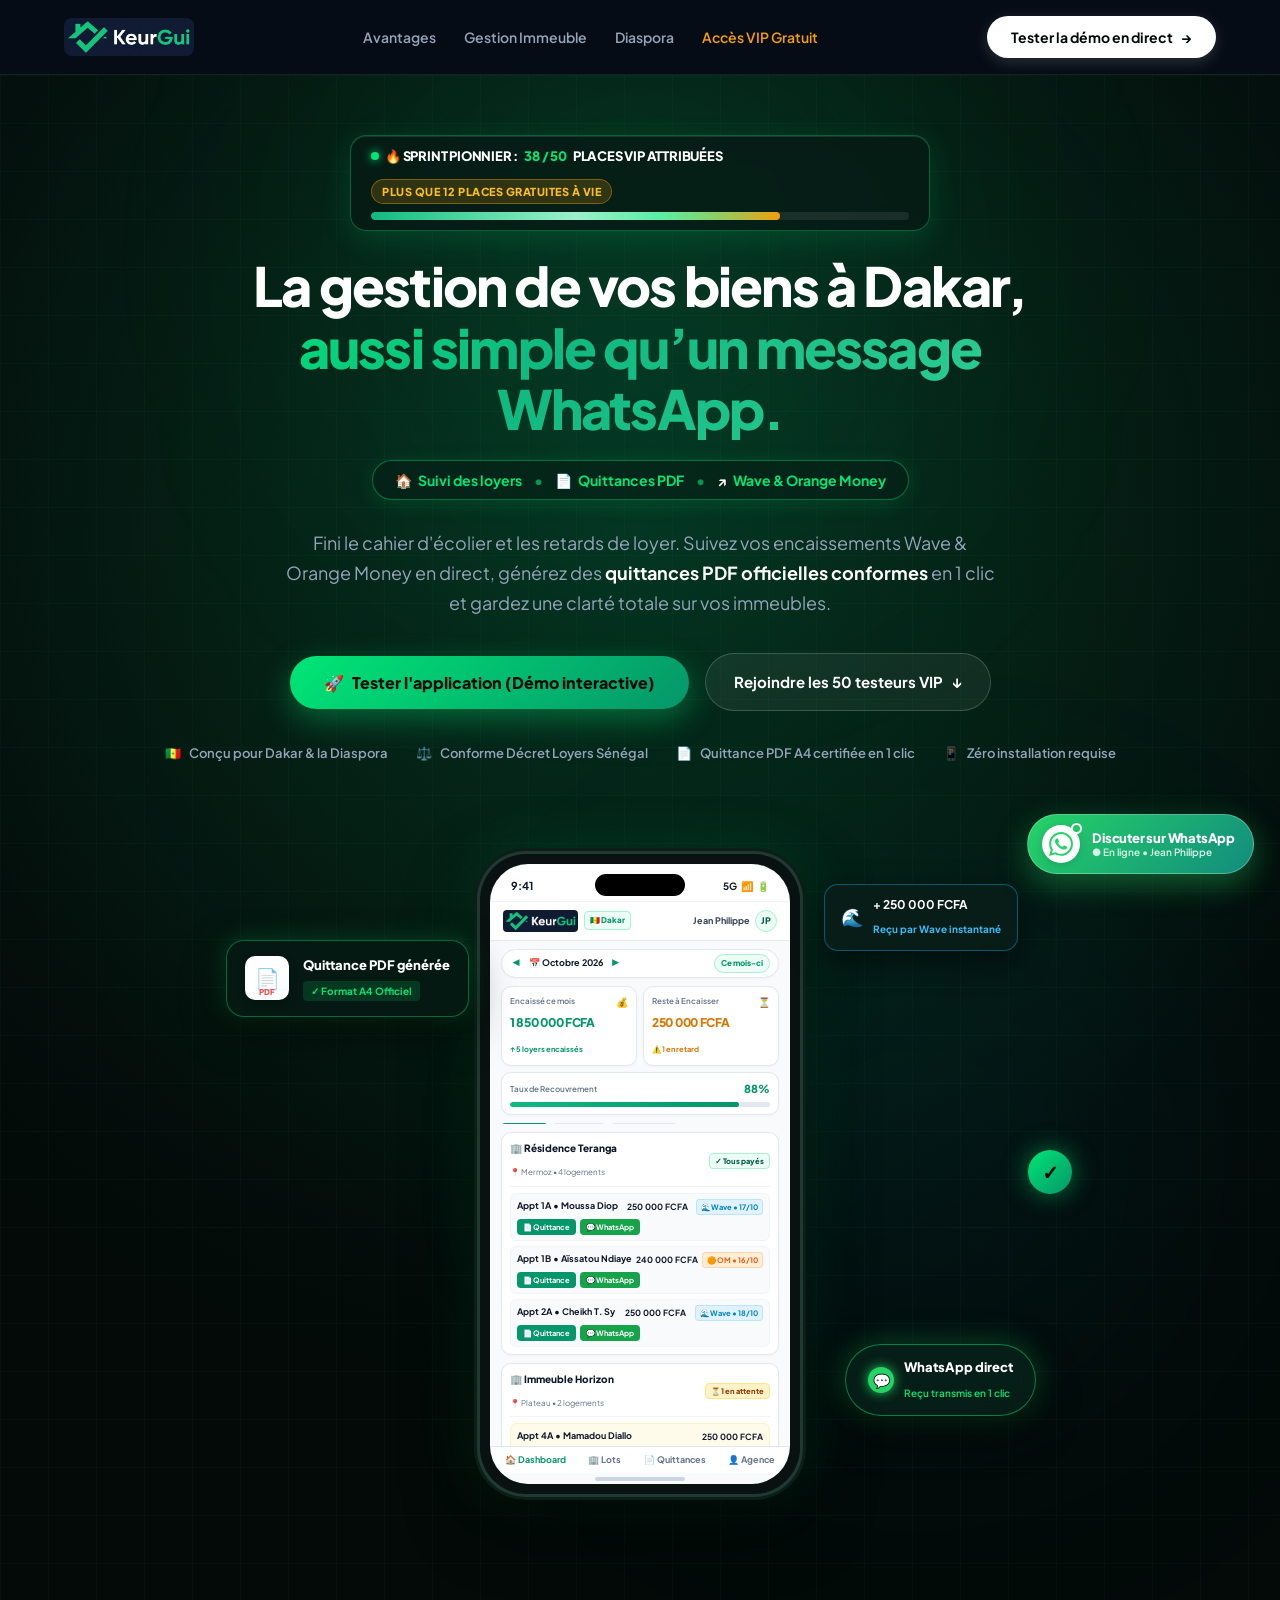
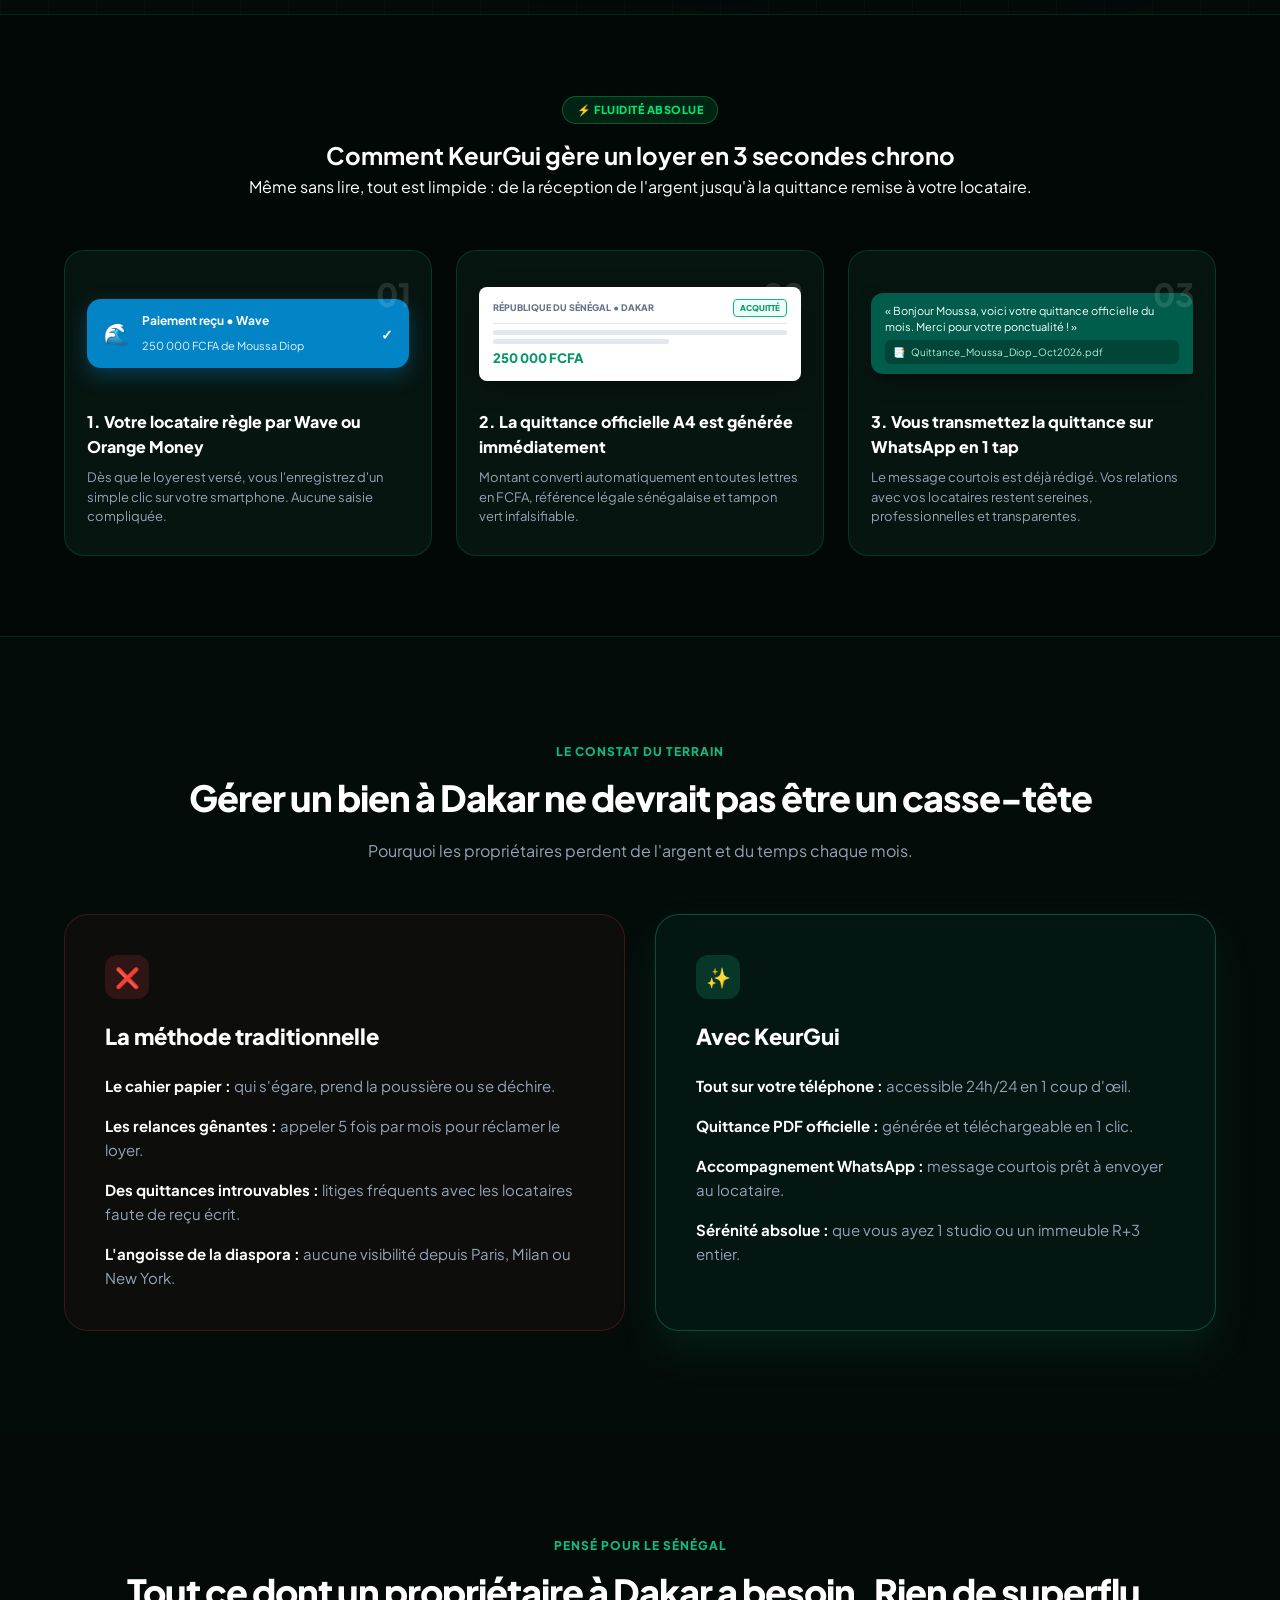
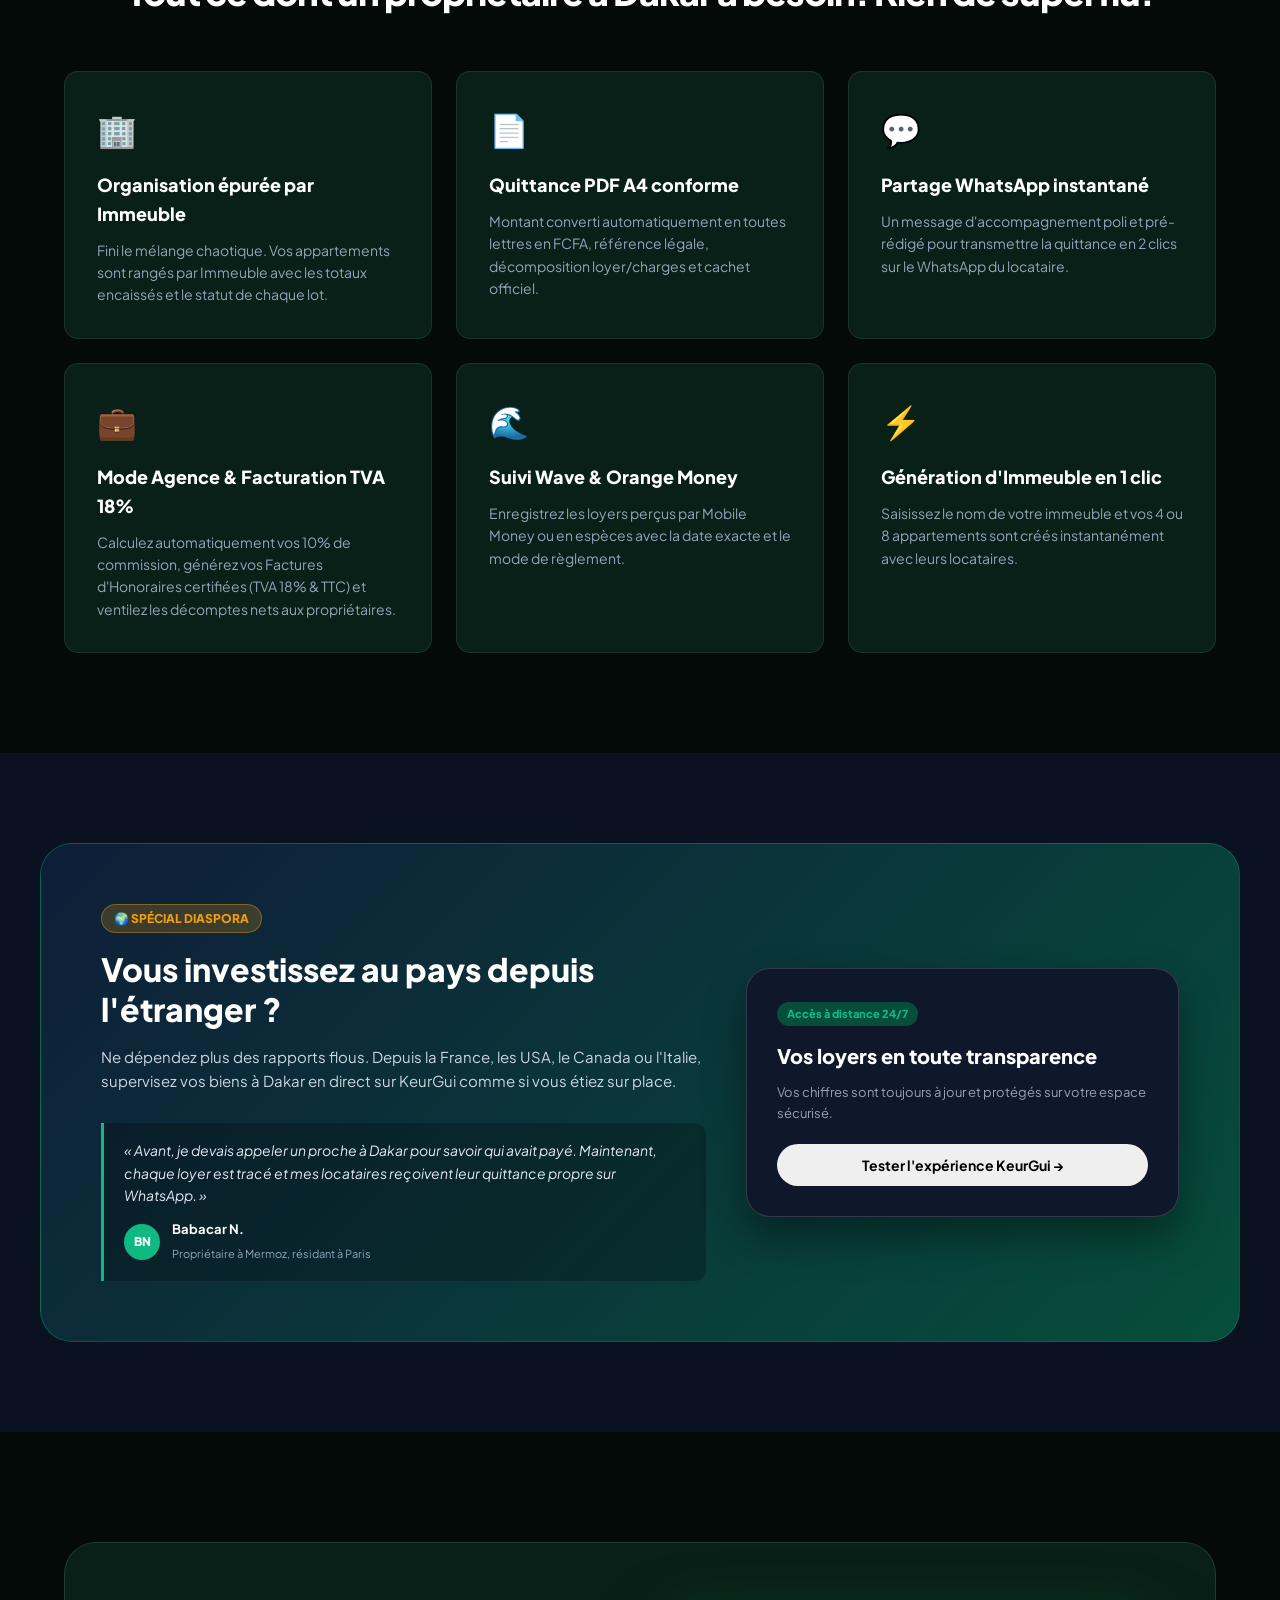
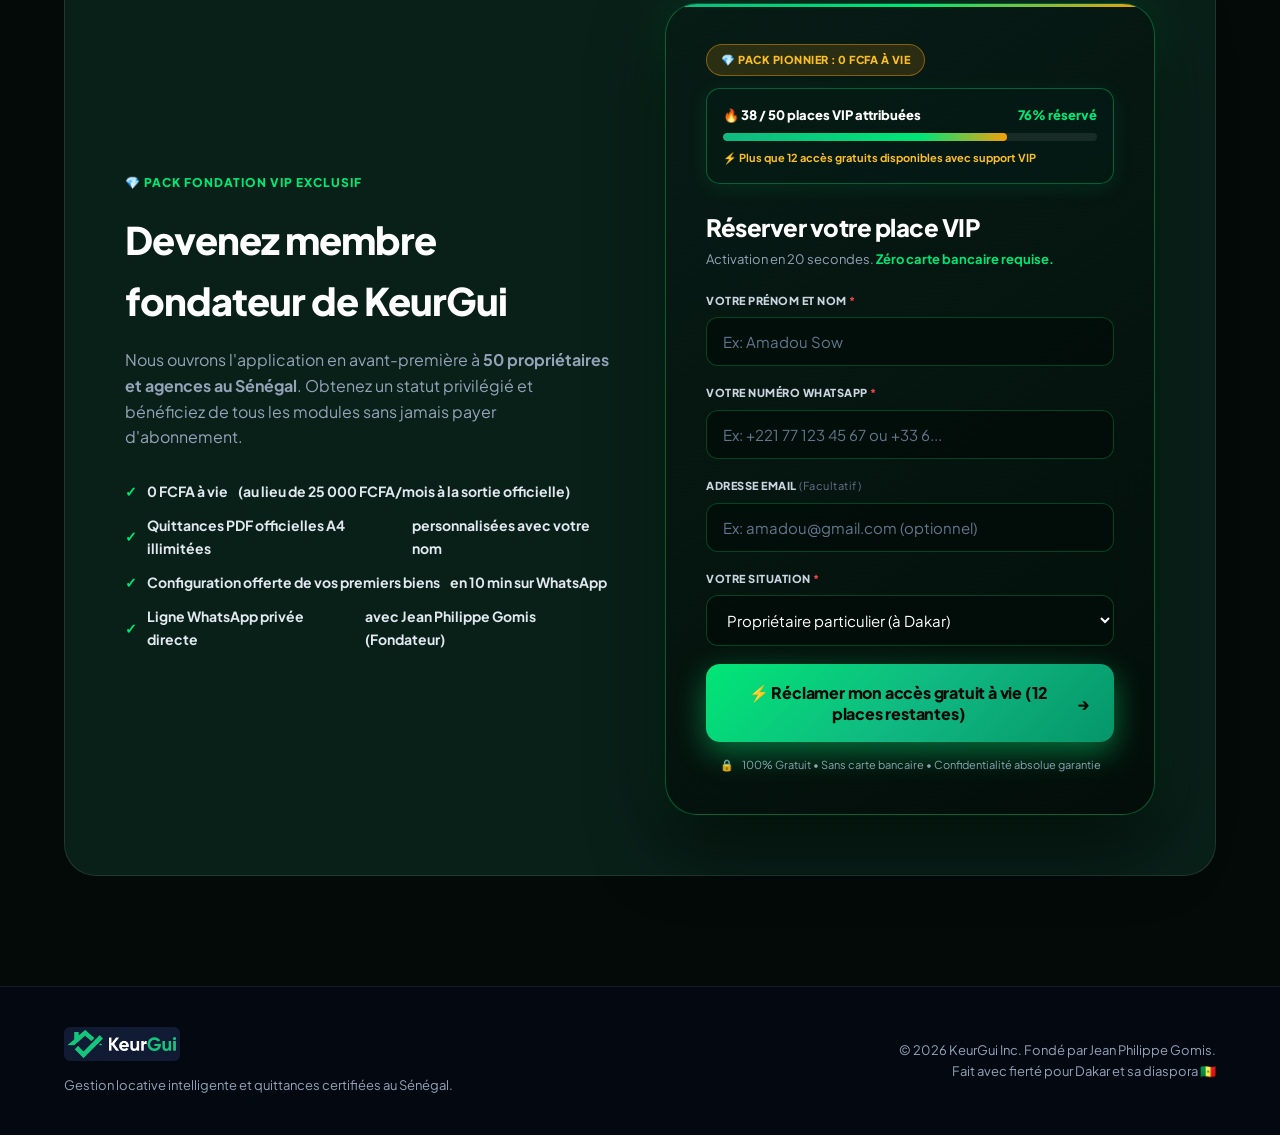
==== commit ae071951: "feat(showcase): add official floating WhatsApp contact button for Jean Philippe" ====
--- a/index.html
+++ b/index.html
@@ -668,6 +668,25 @@
     </div>
   </footer>
 
+  <!-- BOUTON FLOTTANT WHATSAPP OFFICIEL — CONTACT DIRECT JEAN PHILIPPE -->
+  <a href="https://wa.me/221788182104?text=Salam%20Jean%20Philippe,%20je%20d%C3%A9couvre%20KeurGui%20et%20je%20souhaite%20en%20savoir%20plus%20sur%20l'acc%C3%A8s%20VIP." 
+     target="_blank" 
+     rel="noopener noreferrer" 
+     class="floating-whatsapp-btn" 
+     id="btnFloatingWhatsApp"
+     aria-label="Contacter Jean Philippe sur WhatsApp">
+    <div class="wa-btn-icon-box">
+      <span class="wa-online-pulse"></span>
+      <svg viewBox="0 0 24 24" fill="currentColor">
+        <path d="M.057 24l1.687-6.163c-1.041-1.804-1.588-3.849-1.587-5.946.003-6.556 5.338-11.891 11.893-11.891 3.181.001 6.167 1.24 8.413 3.488 2.245 2.248 3.481 5.236 3.48 8.414-.003 6.557-5.338 11.892-11.893 11.892-1.99-.001-3.951-.5-5.688-1.448l-6.305 1.654zm6.597-3.807c1.676.995 3.276 1.591 5.392 1.592 5.448 0 9.886-4.434 9.889-9.885.002-5.462-4.415-9.89-9.881-9.892-5.452 0-9.887 4.434-9.889 9.884-.001 2.225.651 3.891 1.746 5.634l-.999 3.648 3.742-.981zm11.387-5.464c-.074-.124-.272-.198-.57-.347-.297-.149-1.758-.868-2.031-.967-.272-.099-.47-.149-.669.149-.198.297-.768.967-.941 1.165-.173.198-.347.223-.644.074-.297-.149-1.255-.462-2.39-1.475-.883-.788-1.48-1.761-1.653-2.059-.173-.297-.018-.458.13-.606.134-.133.297-.347.446-.521.151-.172.2-.296.3-.495.099-.198.05-.372-.025-.521-.075-.148-.669-1.611-.916-2.206-.242-.579-.487-.501-.669-.51l-.57-.01c-.198 0-.52.074-.792.372s-1.04 1.016-1.04 2.479 1.065 2.876 1.213 3.074c.149.198 2.095 3.2 5.076 4.487.709.306 1.263.489 1.694.626.712.226 1.36.194 1.872.118.571-.085 1.758-.719 2.006-1.413.248-.695.248-1.29.173-1.414z"/>
+      </svg>
+    </div>
+    <div class="wa-btn-text-content">
+      <span class="wa-btn-label">Discuter sur WhatsApp</span>
+      <span class="wa-btn-status">● En ligne • Jean Philippe</span>
+    </div>
+  </a>
+
   <script>
     // ⚙️ URL DU SCRIPT GOOGLE SHEETS OFFICIEL DE JEAN PHILIPPE
     const GOOGLE_SHEETS_WEBHOOK_URL = "https://script.google.com/macros/s/AKfycbyq-4fs2XGdsdMSPWRjvwyuut-V8PgZ-_38_titTXmfz6G4jxCDZy6yuCwpWnmYm_IN/exec";
--- a/landing.css
+++ b/landing.css
@@ -459,13 +459,13 @@
 .iphone-screen {
   width: 100%;
   height: 100%;
-  background: #06130f;
+  background: #f8fafc;
   border-radius: 38px;
   overflow: hidden;
   position: relative;
   display: flex;
   flex-direction: column;
-  border: 1px solid rgba(255, 255, 255, 0.08);
+  border: 1px solid rgba(255, 255, 255, 0.15);
 }
 
 /* Status Bar & Dynamic Island */
@@ -476,7 +476,9 @@
   align-items: center;
   font-size: 11px;
   font-weight: 700;
-  color: #ffffff;
+  color: #0f172a;
+  background: #ffffff;
+  border-bottom: 1px solid #f1f5f9;
   position: relative;
 }
 
@@ -497,10 +499,12 @@
   align-items: center;
   gap: 4px;
   font-size: 10px;
+  color: #0f172a;
 }
 
 /* ===================================================
    VRAI DASHBOARD KEURGUI DANS L'ÉCRAN DE L'IPHONE
+   (Design authentique SaaS : clair, élégant et premium)
    =================================================== */
 
 /* Header Application dans le Phone */
@@ -509,8 +513,8 @@
   display: flex;
   align-items: center;
   justify-content: space-between;
-  border-bottom: 1px solid rgba(255, 255, 255, 0.08);
-  background: rgba(0, 0, 0, 0.35);
+  border-bottom: 1px solid #e2e8f0;
+  background: #ffffff;
 }
 
 .phone-dash-brand {
@@ -520,18 +524,18 @@
 }
 
 .phone-dash-logo {
-  height: 20px;
+  height: 22px;
   width: auto;
   border-radius: 4px;
 }
 
 .phone-dash-pill {
-  background: rgba(0, 230, 118, 0.15);
-  border: 1px solid rgba(0, 230, 118, 0.3);
-  color: var(--emerald-bright);
+  background: #ecfdf5;
+  border: 1px solid #a7f3d0;
+  color: #059669;
   font-size: 8px;
   font-weight: 800;
-  padding: 1px 5px;
+  padding: 2px 5px;
   border-radius: 4px;
 }
 
@@ -543,17 +547,17 @@
 
 .phone-user-chip {
   font-size: 9px;
-  color: #cbd5e1;
-  font-weight: 600;
+  color: #334155;
+  font-weight: 700;
 }
 
 .phone-user-avatar {
   width: 22px;
   height: 22px;
   border-radius: 50%;
-  background: #064e3b;
-  border: 1px solid #10b981;
-  color: #34d399;
+  background: #ecfdf5;
+  border: 1px solid #a7f3d0;
+  color: #065f46;
   font-size: 9px;
   font-weight: 800;
   display: flex;
@@ -569,8 +573,9 @@
   flex-direction: column;
   gap: 8px;
   overflow-y: auto;
+  background: #f8fafc;
   scrollbar-width: thin;
-  scrollbar-color: rgba(16, 185, 129, 0.3) transparent;
+  scrollbar-color: rgba(5, 150, 105, 0.3) transparent;
 }
 
 .phone-dash-viewport::-webkit-scrollbar {
@@ -578,19 +583,20 @@
 }
 
 .phone-dash-viewport::-webkit-scrollbar-thumb {
-  background: rgba(16, 185, 129, 0.3);
+  background: rgba(5, 150, 105, 0.3);
   border-radius: 4px;
 }
 
-/* Barre de Période (Moteur Calendrier) */
+/* Barre de Période (Moteur Calendrier Subtil) */
 .phone-period-bar {
   display: flex;
   align-items: center;
   justify-content: space-between;
-  background: rgba(6, 26, 20, 0.85);
-  border: 1px solid rgba(0, 230, 118, 0.3);
-  border-radius: 8px;
-  padding: 5px 8px;
+  background: #ffffff;
+  border: 1px solid #e2e8f0;
+  border-radius: 9999px;
+  padding: 4px 8px;
+  box-shadow: 0 1px 2px rgba(0, 0, 0, 0.03);
 }
 
 .phone-period-ctrls {
@@ -602,26 +608,29 @@
 }
 
 .p-arrow {
-  color: var(--emerald-bright);
+  color: #059669;
   font-size: 9px;
   cursor: pointer;
+  padding: 0 2px;
 }
 
 .p-active-month {
-  color: #ffffff;
+  color: #0f172a;
   font-size: 9px;
+  font-weight: 700;
 }
 
 .p-today-badge {
-  background: var(--emerald-bright);
-  color: #022c22;
+  background: #ecfdf5;
+  color: #059669;
+  border: 1px solid #a7f3d0;
   font-size: 8px;
   font-weight: 800;
-  padding: 2px 5px;
-  border-radius: 4px;
-}
-
-/* Cartes de Stats */
+  padding: 2px 6px;
+  border-radius: 9999px;
+}
+
+/* Cartes de Stats Réelles KeurGui */
 .phone-stats-cards {
   display: grid;
   grid-template-columns: 1fr 1fr;
@@ -629,11 +638,12 @@
 }
 
 .p-stat-card {
-  background: rgba(15, 23, 42, 0.7);
-  border: 1px solid rgba(255, 255, 255, 0.08);
+  background: #ffffff;
+  border: 1px solid #e2e8f0;
   border-radius: 10px;
   padding: 7px 8px;
   text-align: left;
+  box-shadow: 0 1px 3px rgba(0, 0, 0, 0.03);
 }
 
 .p-stat-top {
@@ -641,7 +651,7 @@
   justify-content: space-between;
   align-items: center;
   font-size: 8px;
-  color: #94a3b8;
+  color: #64748b;
   font-weight: 600;
 }
 
@@ -662,36 +672,36 @@
 }
 
 .p-stat-success .p-stat-num {
-  color: #34d399;
+  color: #059669;
 }
 
 .p-stat-success .p-stat-sub {
-  color: #34d399;
+  color: #059669;
 }
 
 .p-stat-warning .p-stat-num {
-  color: #fbbf24;
+  color: #d97706;
 }
 
 .p-stat-warning .p-stat-sub {
-  color: #fbbf24;
+  color: #d97706;
 }
 
 .p-stat-rate {
   grid-column: span 2;
-  background: rgba(6, 78, 59, 0.35);
-  border: 1px solid rgba(16, 185, 129, 0.35);
+  background: #ffffff;
+  border: 1px solid #e2e8f0;
 }
 
 .p-stat-rate-val {
   font-size: 11px;
   font-weight: 900;
-  color: #34d399;
+  color: #059669;
 }
 
 .p-rate-track {
   height: 5px;
-  background: rgba(255, 255, 255, 0.1);
+  background: #e2e8f0;
   border-radius: 999px;
   overflow: hidden;
   margin-top: 4px;
@@ -699,11 +709,11 @@
 
 .p-rate-fill {
   height: 100%;
-  background: linear-gradient(90deg, #10b981, #00e676);
+  background: linear-gradient(90deg, #10b981, #059669);
   border-radius: 999px;
 }
 
-/* Filtres */
+/* Filtres Officiels */
 .phone-filter-bar {
   display: flex;
   gap: 4px;
@@ -714,25 +724,28 @@
 .p-filter-pill {
   font-size: 8px;
   font-weight: 700;
-  padding: 2px 7px;
-  border-radius: 5px;
-  background: rgba(255, 255, 255, 0.06);
-  color: #94a3b8;
+  padding: 3px 8px;
+  border-radius: 9999px;
+  background: #ffffff;
+  border: 1px solid #e2e8f0;
+  color: #64748b;
   white-space: nowrap;
 }
 
 .p-filter-pill.active {
-  background: var(--emerald-bright);
-  color: #022c22;
-}
-
-/* Immeubles */
+  background: #059669;
+  color: #ffffff;
+  border-color: #059669;
+}
+
+/* Immeubles & Logements Réels */
 .phone-building-box {
-  background: rgba(15, 23, 42, 0.65);
-  border: 1px solid rgba(255, 255, 255, 0.07);
+  background: #ffffff;
+  border: 1px solid #e2e8f0;
   border-radius: 10px;
   padding: 7px 8px;
   text-align: left;
+  box-shadow: 0 1px 3px rgba(0, 0, 0, 0.03);
 }
 
 .phone-bld-header {
@@ -741,26 +754,26 @@
   align-items: center;
   margin-bottom: 6px;
   padding-bottom: 4px;
-  border-bottom: 1px solid rgba(255, 255, 255, 0.06);
+  border-bottom: 1px solid #f1f5f9;
 }
 
 .p-bld-title {
   font-size: 10px;
   font-weight: 800;
-  color: #ffffff;
+  color: #0f172a;
 }
 
 .p-bld-loc {
   font-size: 8px;
-  color: #94a3b8;
+  color: #64748b;
 }
 
 .p-bld-chip-ok {
   font-size: 7.5px;
   font-weight: 800;
-  color: #34d399;
-  background: rgba(16, 185, 129, 0.15);
-  border: 1px solid rgba(16, 185, 129, 0.3);
+  color: #065f46;
+  background: #ecfdf5;
+  border: 1px solid #a7f3d0;
   padding: 1px 5px;
   border-radius: 4px;
 }
@@ -768,9 +781,9 @@
 .p-bld-chip-warn {
   font-size: 7.5px;
   font-weight: 800;
-  color: #fbbf24;
-  background: rgba(245, 158, 11, 0.15);
-  border: 1px solid rgba(245, 158, 11, 0.3);
+  color: #92400e;
+  background: #fef3c7;
+  border: 1px solid #fde68a;
   padding: 1px 5px;
   border-radius: 4px;
 }
@@ -782,15 +795,20 @@
 }
 
 .phone-unit-row {
-  background: rgba(0, 0, 0, 0.3);
-  border: 1px solid rgba(255, 255, 255, 0.04);
+  background: #f8fafc;
+  border: 1px solid #f1f5f9;
   border-radius: 6px;
   padding: 5px 6px;
 }
 
+.phone-unit-row.p-unit-late {
+  background: #fffbeb;
+  border-color: #fef3c7;
+}
+
 .p-u-info {
   display: flex;
-  items-center;
+  align-items: center;
   justify-content: space-between;
   gap: 3px;
   flex-wrap: wrap;
@@ -798,22 +816,22 @@
 
 .p-u-info strong {
   font-size: 9px;
-  color: #ffffff;
+  color: #0f172a;
   font-weight: 700;
 }
 
 .p-u-rent {
   font-size: 8.5px;
-  color: #94a3b8;
-  font-weight: 600;
+  color: #0f172a;
+  font-weight: 700;
 }
 
 .p-u-badge-wave {
   font-size: 7.5px;
   font-weight: 700;
-  color: #38bdf8;
-  background: rgba(56, 189, 248, 0.12);
-  border: 1px solid rgba(56, 189, 248, 0.3);
+  color: #0284c7;
+  background: #e0f2fe;
+  border: 1px solid #bae6fd;
   padding: 1px 4px;
   border-radius: 3px;
 }
@@ -821,9 +839,9 @@
 .p-u-badge-om {
   font-size: 7.5px;
   font-weight: 700;
-  color: #fb923c;
-  background: rgba(251, 146, 60, 0.12);
-  border: 1px solid rgba(251, 146, 60, 0.3);
+  color: #ea580c;
+  background: #ffedd5;
+  border: 1px solid #fed7aa;
   padding: 1px 4px;
   border-radius: 3px;
 }
@@ -831,9 +849,9 @@
 .p-u-badge-late {
   font-size: 7.5px;
   font-weight: 700;
-  color: #f87171;
-  background: rgba(239, 68, 68, 0.12);
-  border: 1px solid rgba(239, 68, 68, 0.3);
+  color: #dc2626;
+  background: #fee2e2;
+  border: 1px solid #fecaca;
   padding: 1px 4px;
   border-radius: 3px;
 }
@@ -848,47 +866,55 @@
   font-size: 7.5px;
   font-weight: 700;
   color: #ffffff;
-  background: #065f46;
-  padding: 2px 5px;
-  border-radius: 3px;
+  background: #059669;
+  padding: 2px 6px;
+  border-radius: 4px;
   cursor: pointer;
+  transition: opacity 0.15s ease;
 }
 
 .p-btn-wa {
   font-size: 7.5px;
   font-weight: 700;
   color: #ffffff;
-  background: #15803d;
-  padding: 2px 5px;
-  border-radius: 3px;
+  background: #16a34a;
+  padding: 2px 6px;
+  border-radius: 4px;
   cursor: pointer;
+  transition: opacity 0.15s ease;
 }
 
 .p-btn-collect {
   font-size: 7.5px;
   font-weight: 700;
   color: #ffffff;
-  background: #2563eb;
-  padding: 2px 5px;
-  border-radius: 3px;
+  background: #d97706;
+  padding: 2px 6px;
+  border-radius: 4px;
   cursor: pointer;
+  transition: opacity 0.15s ease;
 }
 
 .p-btn-remind {
   font-size: 7.5px;
   font-weight: 700;
   color: #ffffff;
-  background: #d97706;
-  padding: 2px 5px;
-  border-radius: 3px;
+  background: #ea580c;
+  padding: 2px 6px;
+  border-radius: 4px;
   cursor: pointer;
+  transition: opacity 0.15s ease;
+}
+
+.p-btn-pdf:hover, .p-btn-wa:hover, .p-btn-collect:hover, .p-btn-remind:hover {
+  opacity: 0.9;
 }
 
 /* Barre de navigation basse dans le Phone */
 .iphone-bottom-nav {
   padding: 6px 14px;
-  background: rgba(0, 0, 0, 0.7);
-  border-top: 1px solid rgba(255, 255, 255, 0.08);
+  background: #ffffff;
+  border-top: 1px solid #e2e8f0;
   display: flex;
   justify-content: space-between;
   align-items: center;
@@ -898,13 +924,13 @@
 }
 
 .bottom-tab-active {
-  color: var(--emerald-bright);
+  color: #059669;
 }
 
 .home-bar {
   width: 90px;
   height: 4px;
-  background: rgba(255, 255, 255, 0.4);
+  background: #cbd5e1;
   border-radius: 4px;
   margin: 4px auto 2px auto;
 }
@@ -2223,4 +2249,119 @@
   }
 }
 
-
+/* ===================================================
+   BOUTON FLOTTANT WHATSAPP OFFICIEL — CONTACT DIRECT JEAN PHILIPPE
+   =================================================== */
+.floating-whatsapp-btn {
+  position: fixed;
+  bottom: 26px;
+  right: 26px;
+  z-index: 9998;
+  display: flex;
+  align-items: center;
+  gap: 12px;
+  background: #128c7e;
+  background: linear-gradient(135deg, #25d366 0%, #128c7e 100%);
+  color: #ffffff;
+  padding: 10px 18px 10px 14px;
+  border-radius: 9999px;
+  text-decoration: none;
+  font-family: 'Plus Jakarta Sans', sans-serif;
+  box-shadow: 0 10px 30px rgba(37, 211, 102, 0.4), 0 4px 12px rgba(0, 0, 0, 0.3);
+  border: 1.5px solid rgba(255, 255, 255, 0.25);
+  transition: all 0.3s cubic-bezier(0.16, 1, 0.3, 1);
+  backdrop-filter: blur(8px);
+}
+
+.floating-whatsapp-btn:hover {
+  transform: translateY(-4px) scale(1.03);
+  box-shadow: 0 16px 40px rgba(37, 211, 102, 0.55), 0 6px 16px rgba(0, 0, 0, 0.4);
+  color: #ffffff;
+}
+
+.wa-btn-icon-box {
+  position: relative;
+  width: 38px;
+  height: 38px;
+  background: #ffffff;
+  border-radius: 50%;
+  display: flex;
+  align-items: center;
+  justify-content: center;
+  flex-shrink: 0;
+  box-shadow: 0 2px 8px rgba(0, 0, 0, 0.15);
+}
+
+.wa-btn-icon-box svg {
+  width: 24px;
+  height: 24px;
+  fill: #25d366;
+}
+
+.wa-online-pulse {
+  position: absolute;
+  top: -2px;
+  right: -2px;
+  width: 11px;
+  height: 11px;
+  background: #22c55e;
+  border: 2px solid #ffffff;
+  border-radius: 50%;
+  animation: wa-pulse 2s infinite;
+}
+
+@keyframes wa-pulse {
+  0% { box-shadow: 0 0 0 0 rgba(34, 197, 94, 0.7); }
+  70% { box-shadow: 0 0 0 8px rgba(34, 197, 94, 0); }
+  100% { box-shadow: 0 0 0 0 rgba(34, 197, 94, 0); }
+}
+
+.wa-btn-text-content {
+  display: flex;
+  flex-direction: column;
+  line-height: 1.25;
+}
+
+.wa-btn-label {
+  font-size: 13px;
+  font-weight: 800;
+  color: #ffffff;
+  letter-spacing: -0.2px;
+}
+
+.wa-btn-status {
+  font-size: 10px;
+  font-weight: 600;
+  color: #ecfdf5;
+  opacity: 0.9;
+  display: flex;
+  align-items: center;
+  gap: 4px;
+}
+
+/* Sur mobile : bouton compact élégant pour ne pas encombrer l'écran */
+@media (max-width: 640px) {
+  .floating-whatsapp-btn {
+    bottom: 20px;
+    right: 20px;
+    padding: 8px 14px 8px 10px;
+    gap: 8px;
+  }
+  .wa-btn-icon-box {
+    width: 34px;
+    height: 34px;
+  }
+  .wa-btn-icon-box svg {
+    width: 20px;
+    height: 20px;
+  }
+  .wa-btn-label {
+    font-size: 12px;
+  }
+  .wa-btn-status {
+    display: none;
+  }
+}
+
+
+
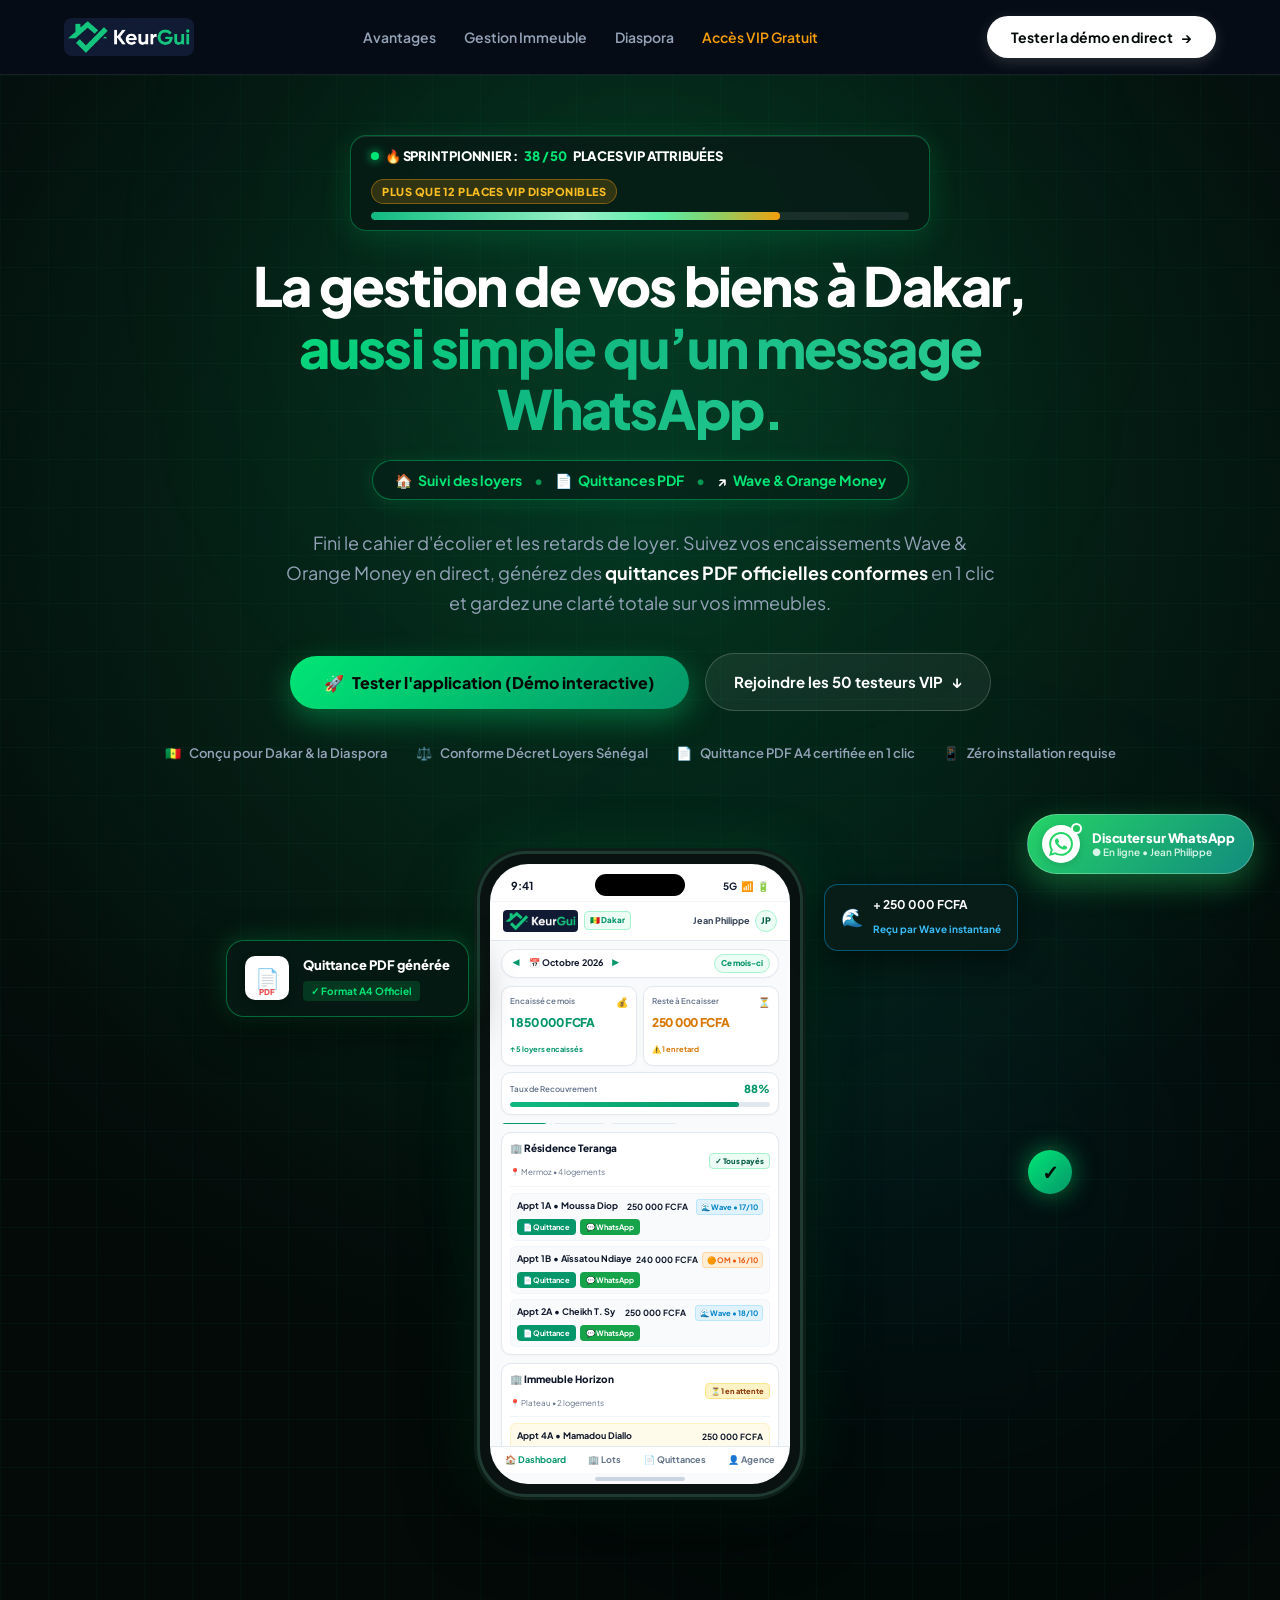
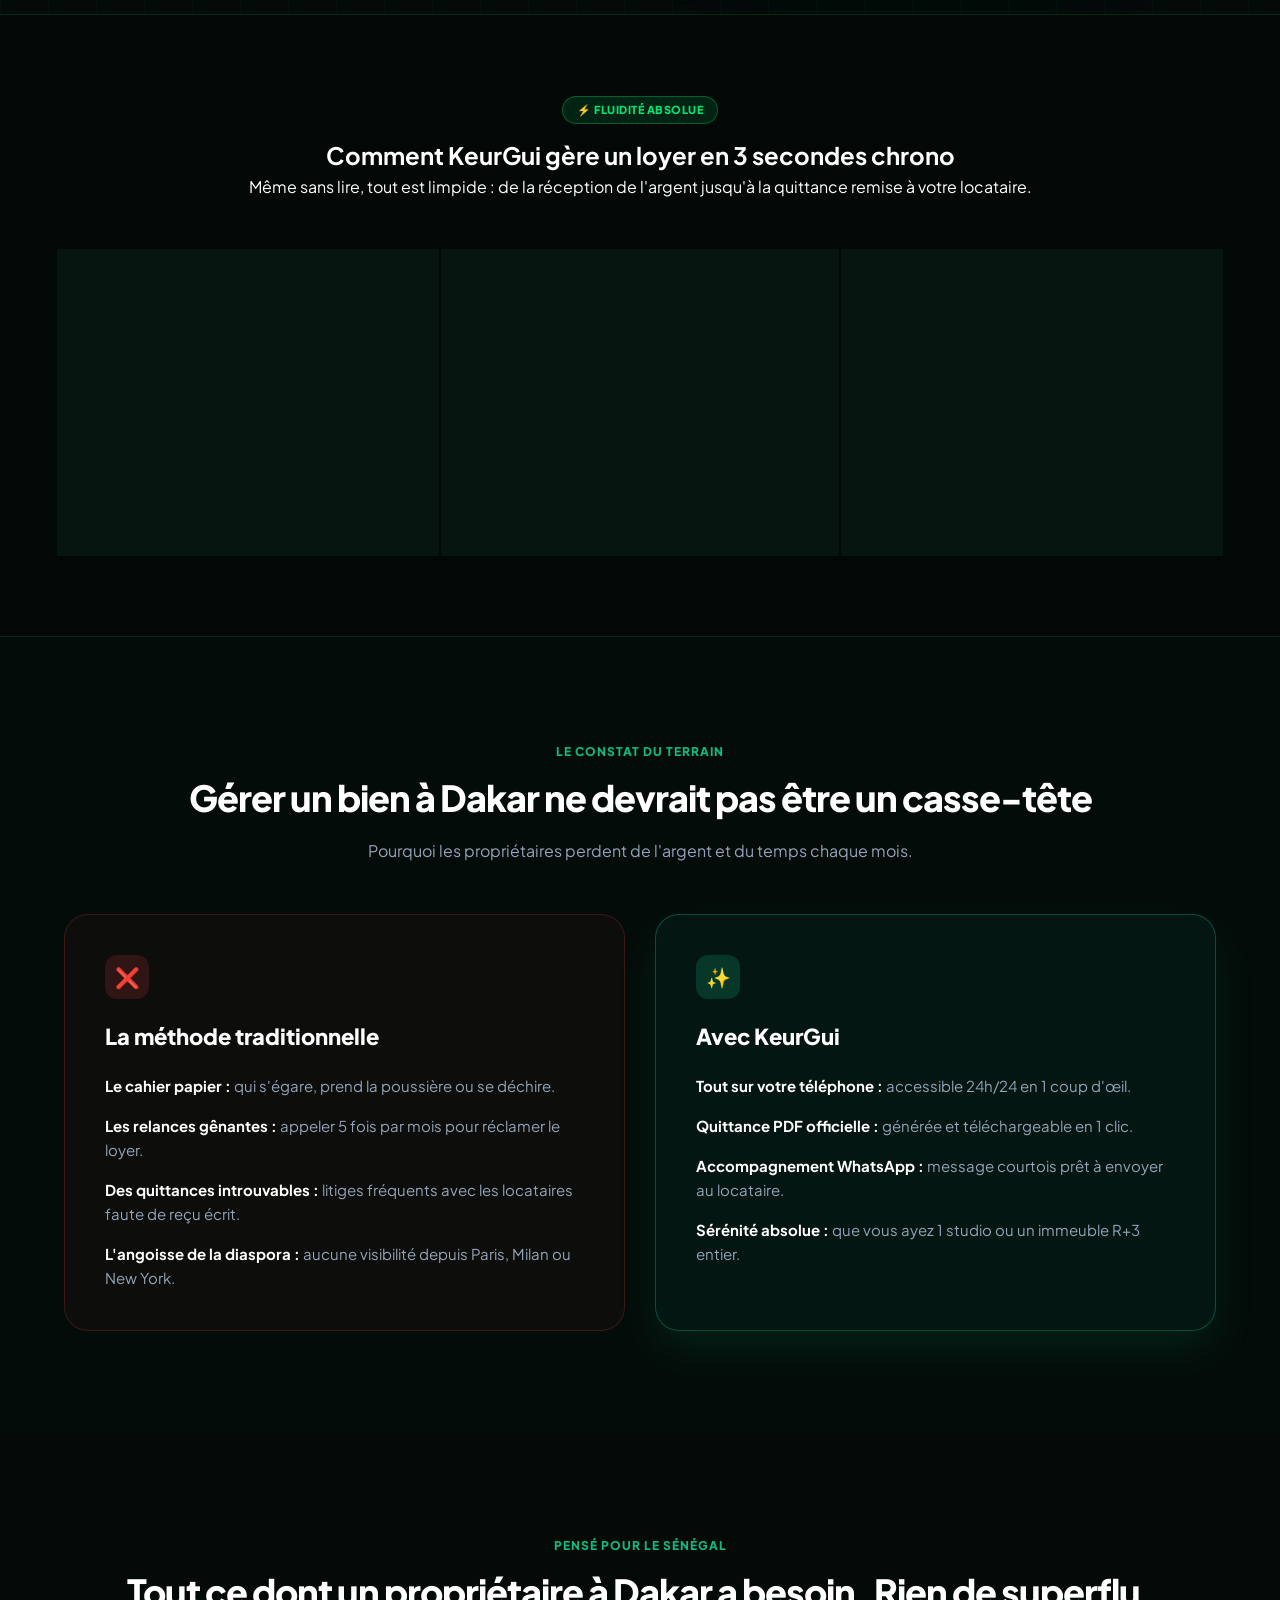
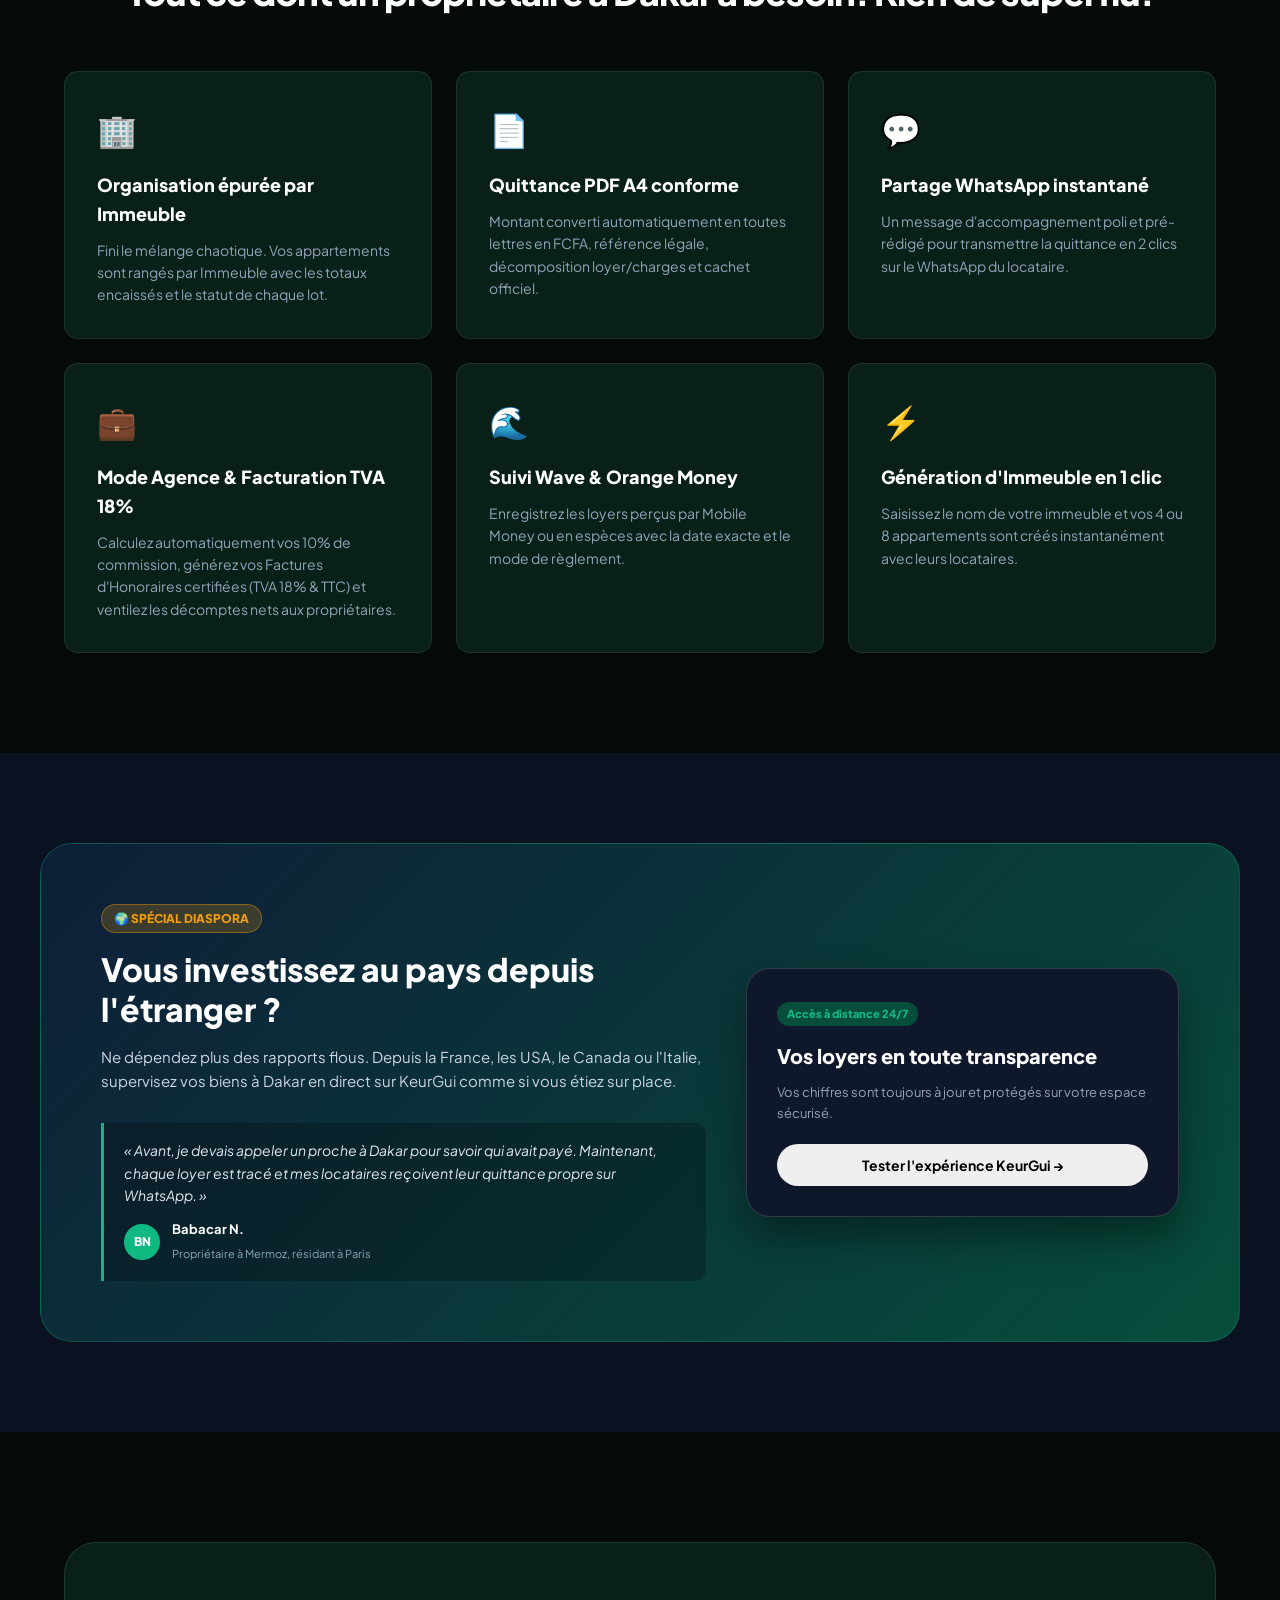
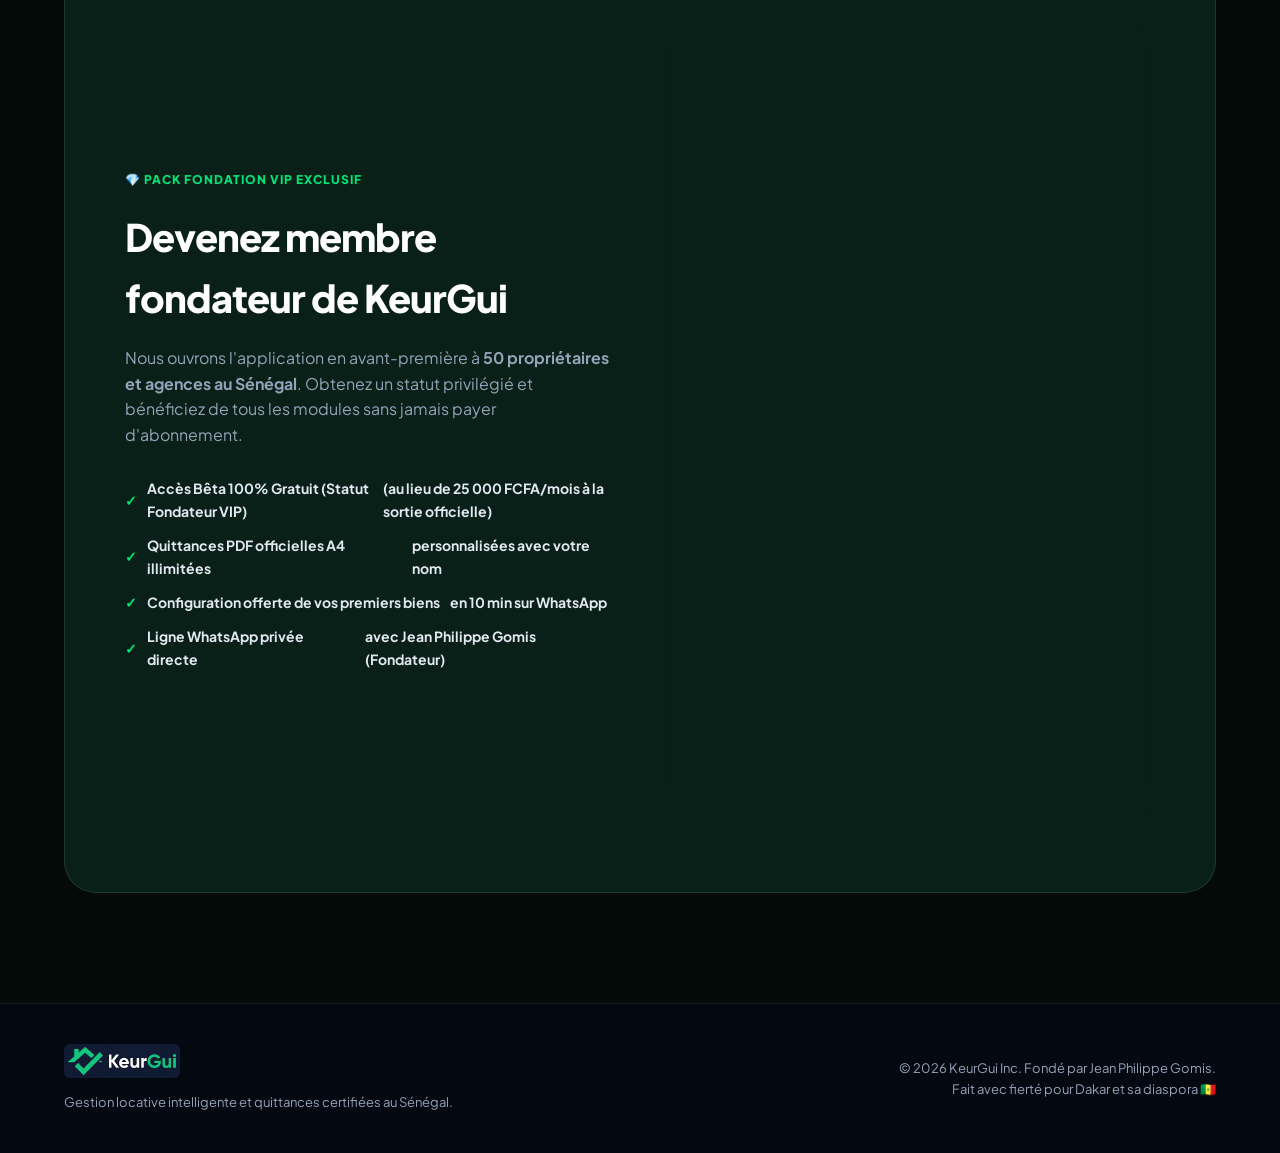
==== commit 77da5b64: "fix(landing-app): bouton WhatsApp compact mobile, offre VIP, apercu quittance responsive et enrichis" ====
--- a/index.html
+++ b/index.html
@@ -62,7 +62,7 @@
             <span class="scarcity-pulse-dot"></span>
             🔥 SPRINT PIONNIER : <span class="scarcity-highlight">38 / 50</span> PLACES VIP ATTRIBUÉES
           </span>
-          <span class="scarcity-remaining-pill">Plus que 12 places gratuites à vie</span>
+          <span class="scarcity-remaining-pill">PLUS QUE 12 PLACES VIP DISPONIBLES</span>
         </div>
         <div class="scarcity-track">
           <div class="scarcity-fill" style="width: 76%;">
@@ -525,7 +525,7 @@
           <p>Nous ouvrons l'application en avant-première à <strong>50 propriétaires et agences au Sénégal</strong>. Obtenez un statut privilégié et bénéficiez de tous les modules sans jamais payer d'abonnement.</p>
           
           <div class="vip-perks">
-            <div class="perk-item"><span style="color:#00e676;">✓</span> <strong>0 FCFA à vie</strong> (au lieu de 25 000 FCFA/mois à la sortie officielle)</div>
+            <div class="perk-item"><span style="color:#00e676;">✓</span> <strong>Accès Bêta 100% Gratuit (Statut Fondateur VIP)</strong> (au lieu de 25 000 FCFA/mois à la sortie officielle)</div>
             <div class="perk-item"><span style="color:#00e676;">✓</span> <strong>Quittances PDF officielles A4 illimitées</strong> personnalisées avec votre nom</div>
             <div class="perk-item"><span style="color:#00e676;">✓</span> <strong>Configuration offerte de vos premiers biens</strong> en 10 min sur WhatsApp</div>
             <div class="perk-item"><span style="color:#00e676;">✓</span> <strong>Ligne WhatsApp privée directe</strong> avec Jean Philippe Gomis (Fondateur)</div>
@@ -534,7 +534,7 @@
 
         <div class="vip-form-box">
           <div class="vip-value-badge">
-            <span>💎 PACK PIONNIER : 0 FCFA À VIE</span>
+            <span>💎 PACK PIONNIER : Accès Bêta 100% Gratuit (Statut Fondateur VIP)</span>
           </div>
 
           <!-- WIDGET RARETÉ & URGENCE FORMULAIRE ($100M OFFERS) -->
@@ -546,7 +546,7 @@
             <div class="vip-scarcity-track">
               <div class="vip-scarcity-fill" style="width: 76%;"></div>
             </div>
-            <span class="vip-scarcity-sub">⚡ Plus que 12 accès gratuits disponibles avec support VIP</span>
+            <span class="vip-scarcity-sub">⚡ PLUS QUE 12 PLACES VIP DISPONIBLES</span>
           </div>
 
           <form id="vipEarlyAccessForm" onsubmit="handleVipSignup(event)">
@@ -579,7 +579,7 @@
             </div>
 
             <button type="submit" id="vipSubmitBtn" class="btn btn-vip-submit">
-              <span>⚡ Réclamer mon accès gratuit à vie (12 places restantes)</span>
+              <span>⚡ Réclamer mon Accès Bêta 100% Gratuit (12 places disponibles)</span>
               <span>→</span>
             </button>
 
@@ -614,7 +614,7 @@
 
       <div class="modal-scarcity-alert">
         <span>🔥</span>
-        <span><strong>Places limitées :</strong> Déjà 38 / 50 accès VIP attribués. Plus que 12 places gratuites !</span>
+        <span><strong>Places limitées :</strong> Déjà 38 / 50 accès VIP attribués. PLUS QUE 12 PLACES VIP DISPONIBLES !</span>
       </div>
 
       <form id="modalQuickForm" onsubmit="handleModalSignup(event)">
--- a/landing.css
+++ b/landing.css
@@ -2339,29 +2339,37 @@
   gap: 4px;
 }
 
-/* Sur mobile : bouton compact élégant pour ne pas encombrer l'écran */
-@media (max-width: 640px) {
+/* Sur mobile (< 768px) : bouton flottant WhatsApp rond compact 52px x 52px */
+@media (max-width: 768px) {
   .floating-whatsapp-btn {
     bottom: 20px;
     right: 20px;
-    padding: 8px 14px 8px 10px;
-    gap: 8px;
+    width: 52px;
+    min-width: 52px;
+    height: 52px;
+    padding: 0;
+    border-radius: 50%;
+    justify-content: center;
+    align-items: center;
+    box-shadow: 0 8px 24px rgba(37, 211, 102, 0.45), 0 4px 12px rgba(0, 0, 0, 0.3);
+    z-index: 9999;
+  }
+  .wa-btn-text-content {
+    display: none !important;
   }
   .wa-btn-icon-box {
-    width: 34px;
-    height: 34px;
+    width: 36px;
+    height: 36px;
+    background: #ffffff;
+    box-shadow: none;
+    margin: 0;
   }
   .wa-btn-icon-box svg {
-    width: 20px;
-    height: 20px;
-  }
-  .wa-btn-label {
-    font-size: 12px;
-  }
-  .wa-btn-status {
-    display: none;
-  }
-}
-
-
-
+    width: 22px;
+    height: 22px;
+    fill: #25d366;
+  }
+}
+
+
+
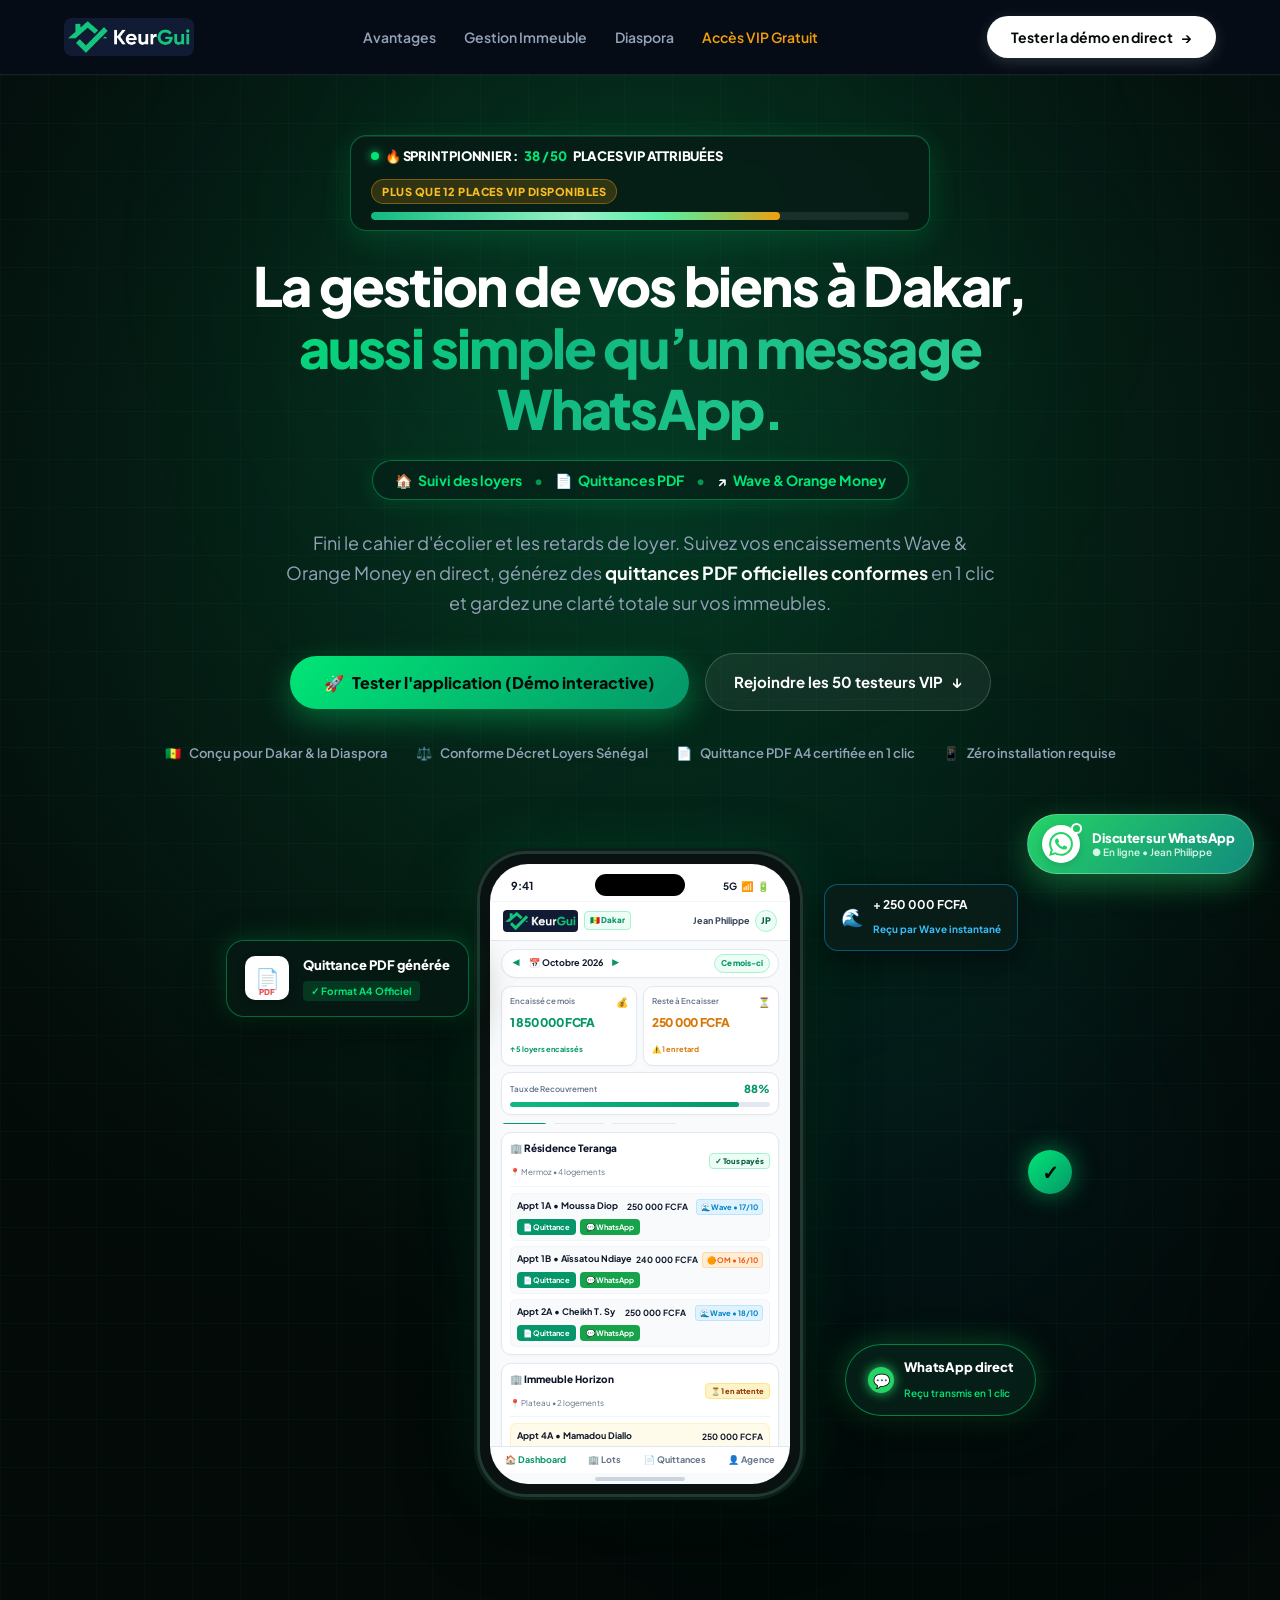
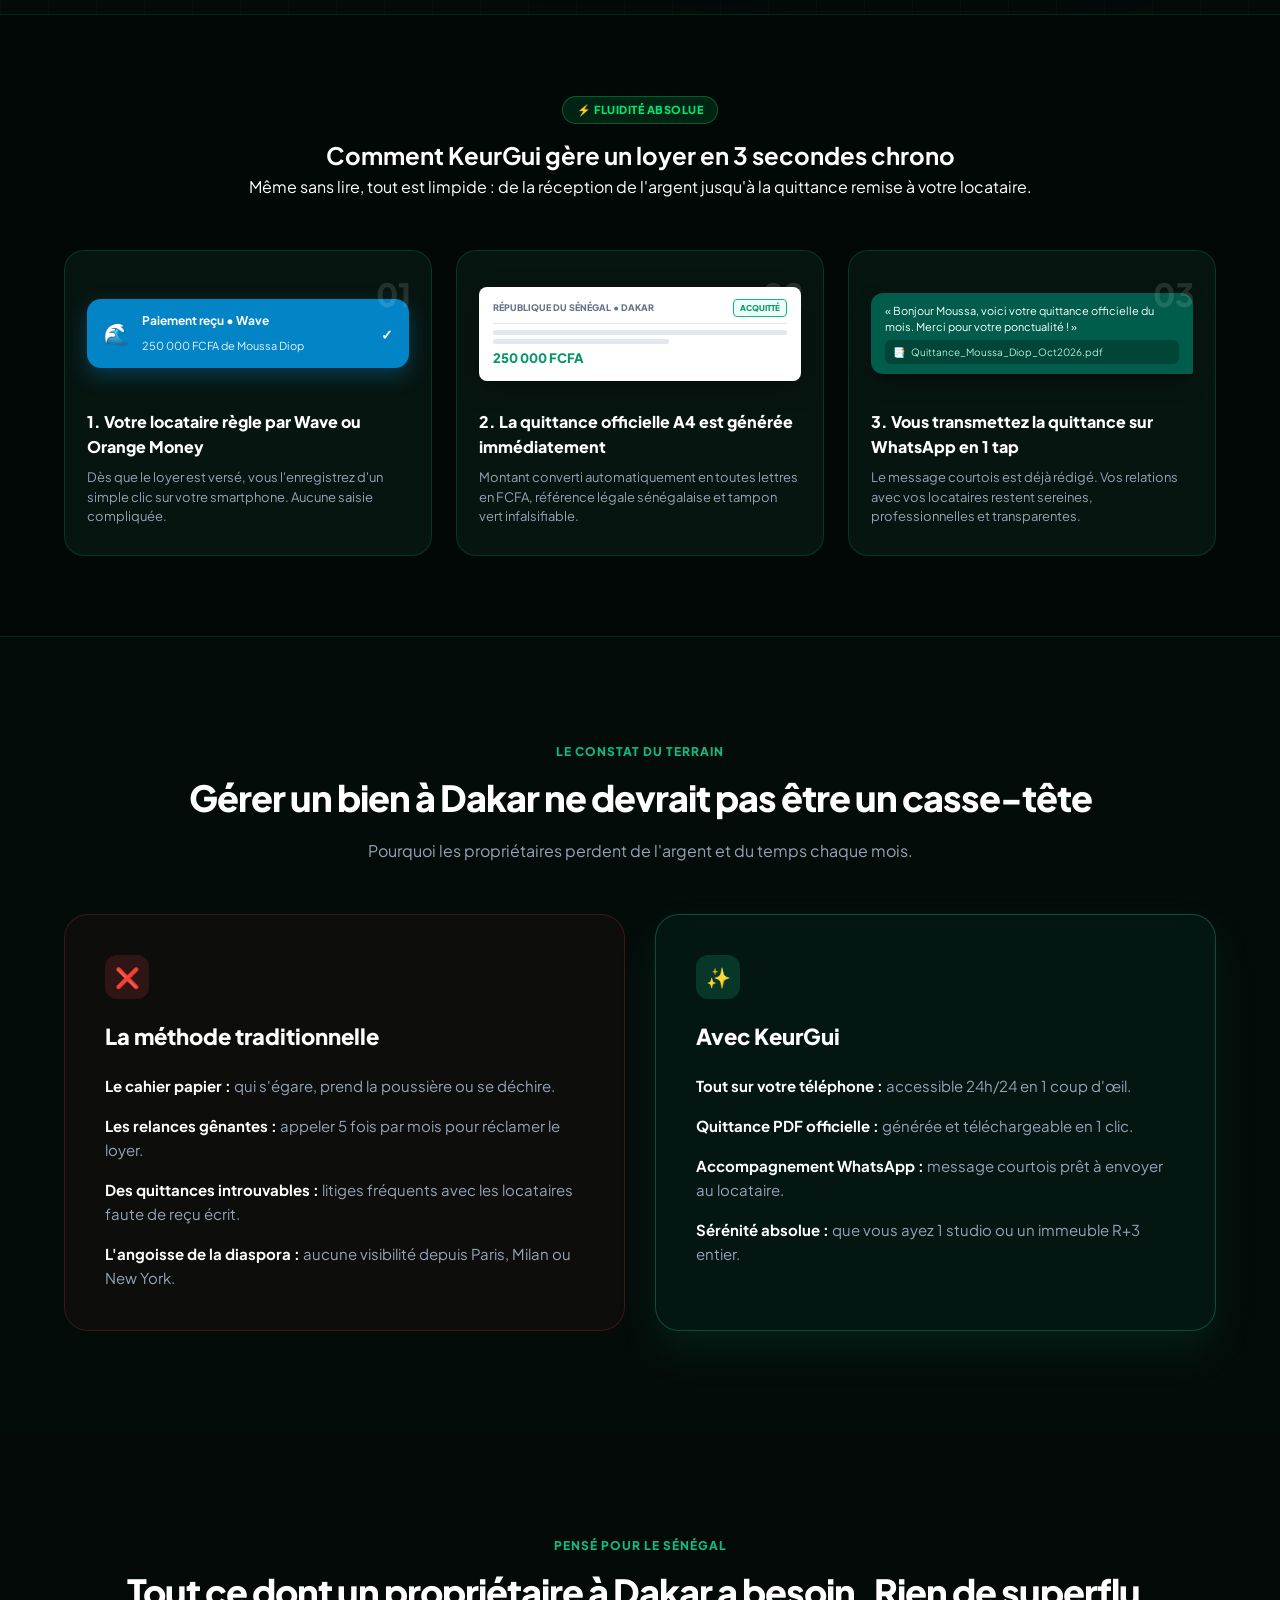
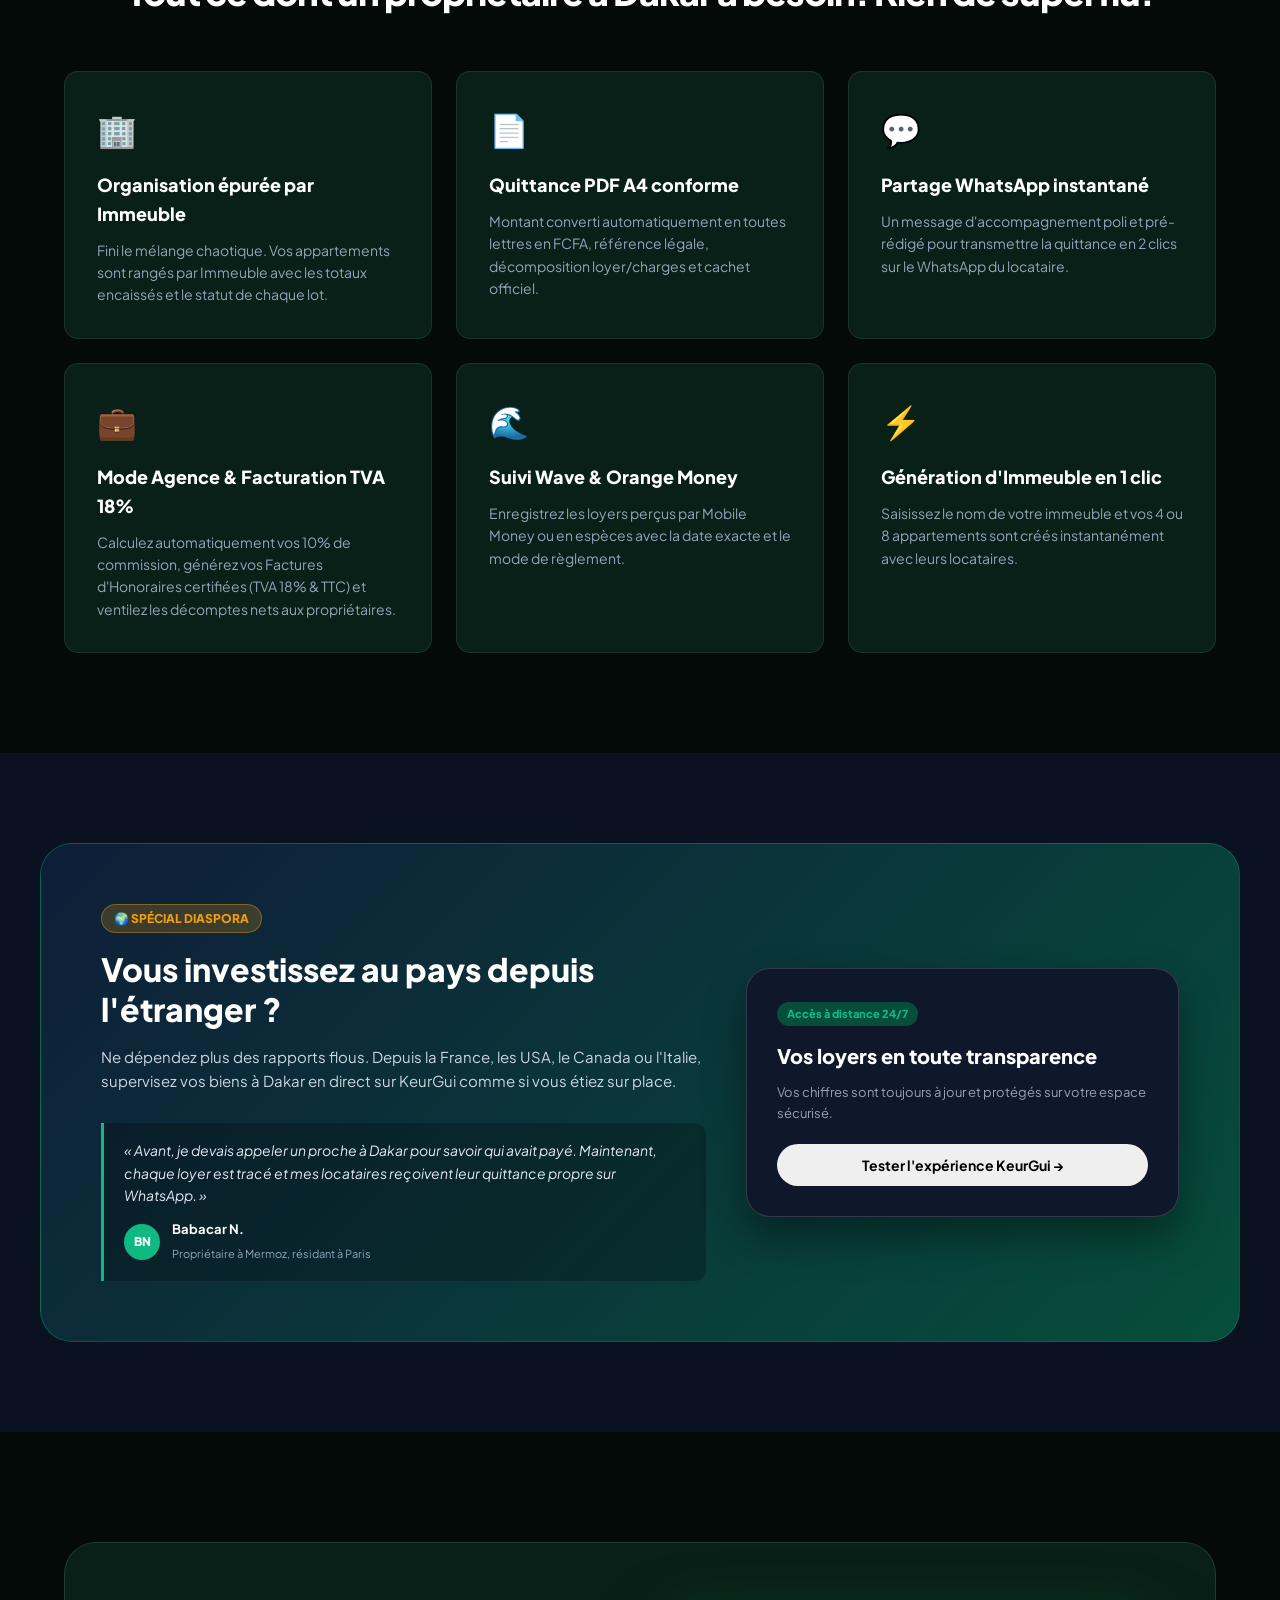
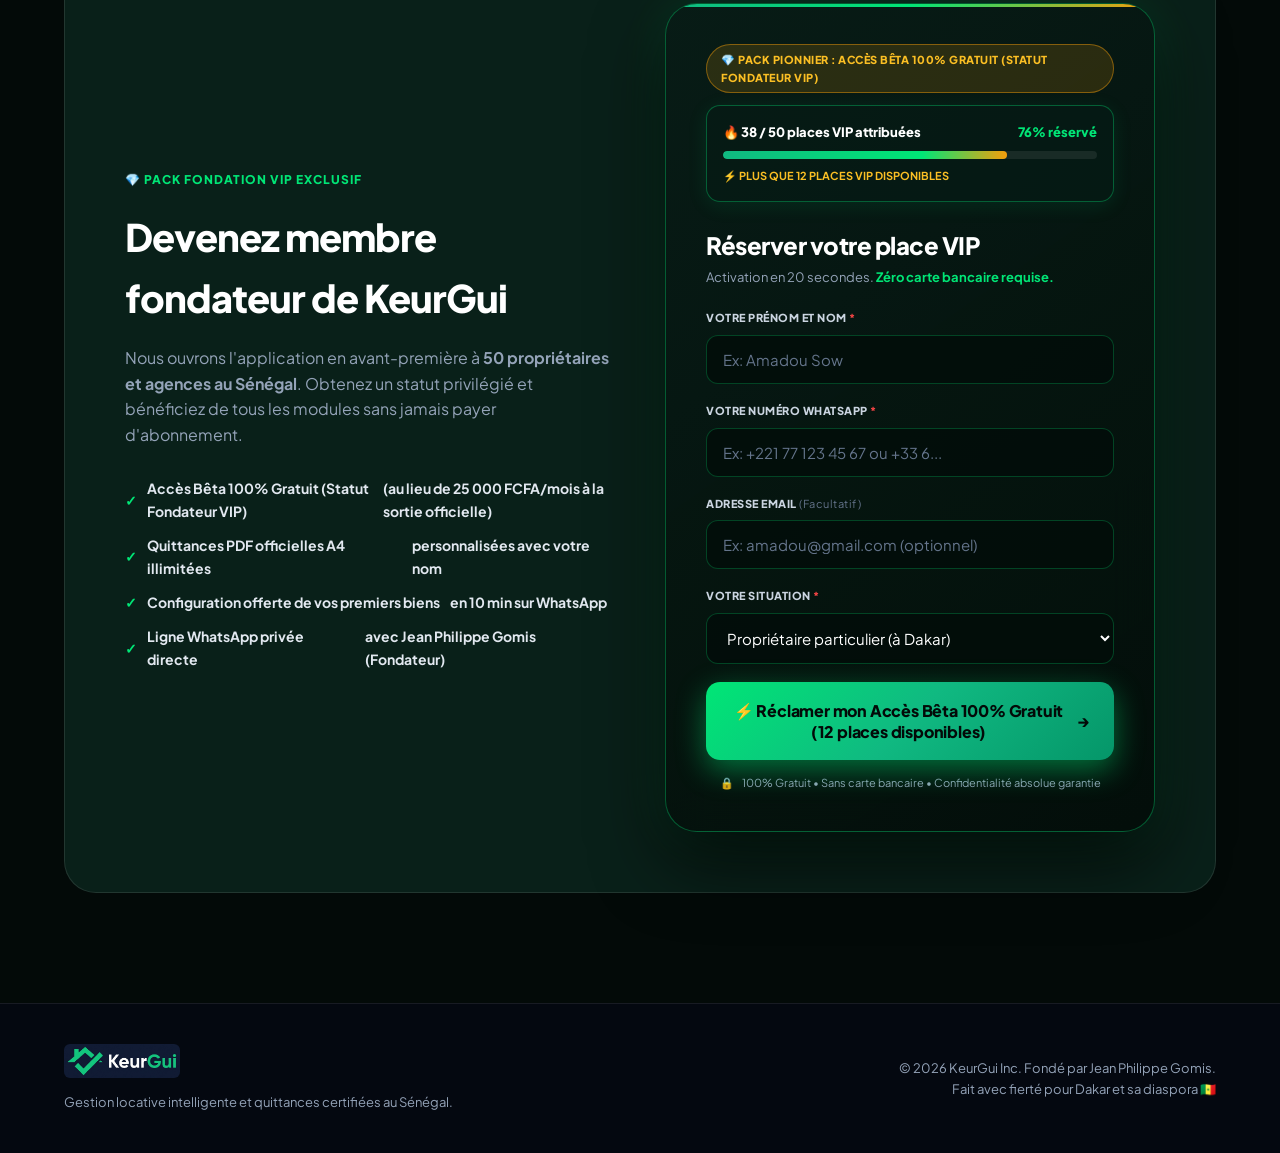
==== commit 12fe67e2: "feat(bailleur-quittance): profil dynamique, bascule demo intelligente et signature officielle A4" ====
--- a/index.html
+++ b/index.html
@@ -748,6 +748,13 @@
       // 1. Sauvegarde locale
       localStorage.setItem('keurgui_lead_registered', 'true');
       localStorage.setItem('keurgui_lead_name', name);
+      const userProfile = {
+        name: name,
+        phone: phone,
+        email: email || '',
+        role: role
+      };
+      localStorage.setItem('keurgui_user_profile', JSON.stringify(userProfile));
       try {
         const vipLeads = JSON.parse(localStorage.getItem('keurgui_vip_leads') || '[]');
         vipLeads.push(leadData);
@@ -799,6 +806,13 @@
       // 1. Sauvegarde locale
       localStorage.setItem('keurgui_lead_registered', 'true');
       localStorage.setItem('keurgui_lead_name', name);
+      const userProfile = {
+        name: name,
+        phone: phone,
+        email: email || '',
+        role: role
+      };
+      localStorage.setItem('keurgui_user_profile', JSON.stringify(userProfile));
       try {
         const vipLeads = JSON.parse(localStorage.getItem('keurgui_vip_leads') || '[]');
         vipLeads.push(leadData);
